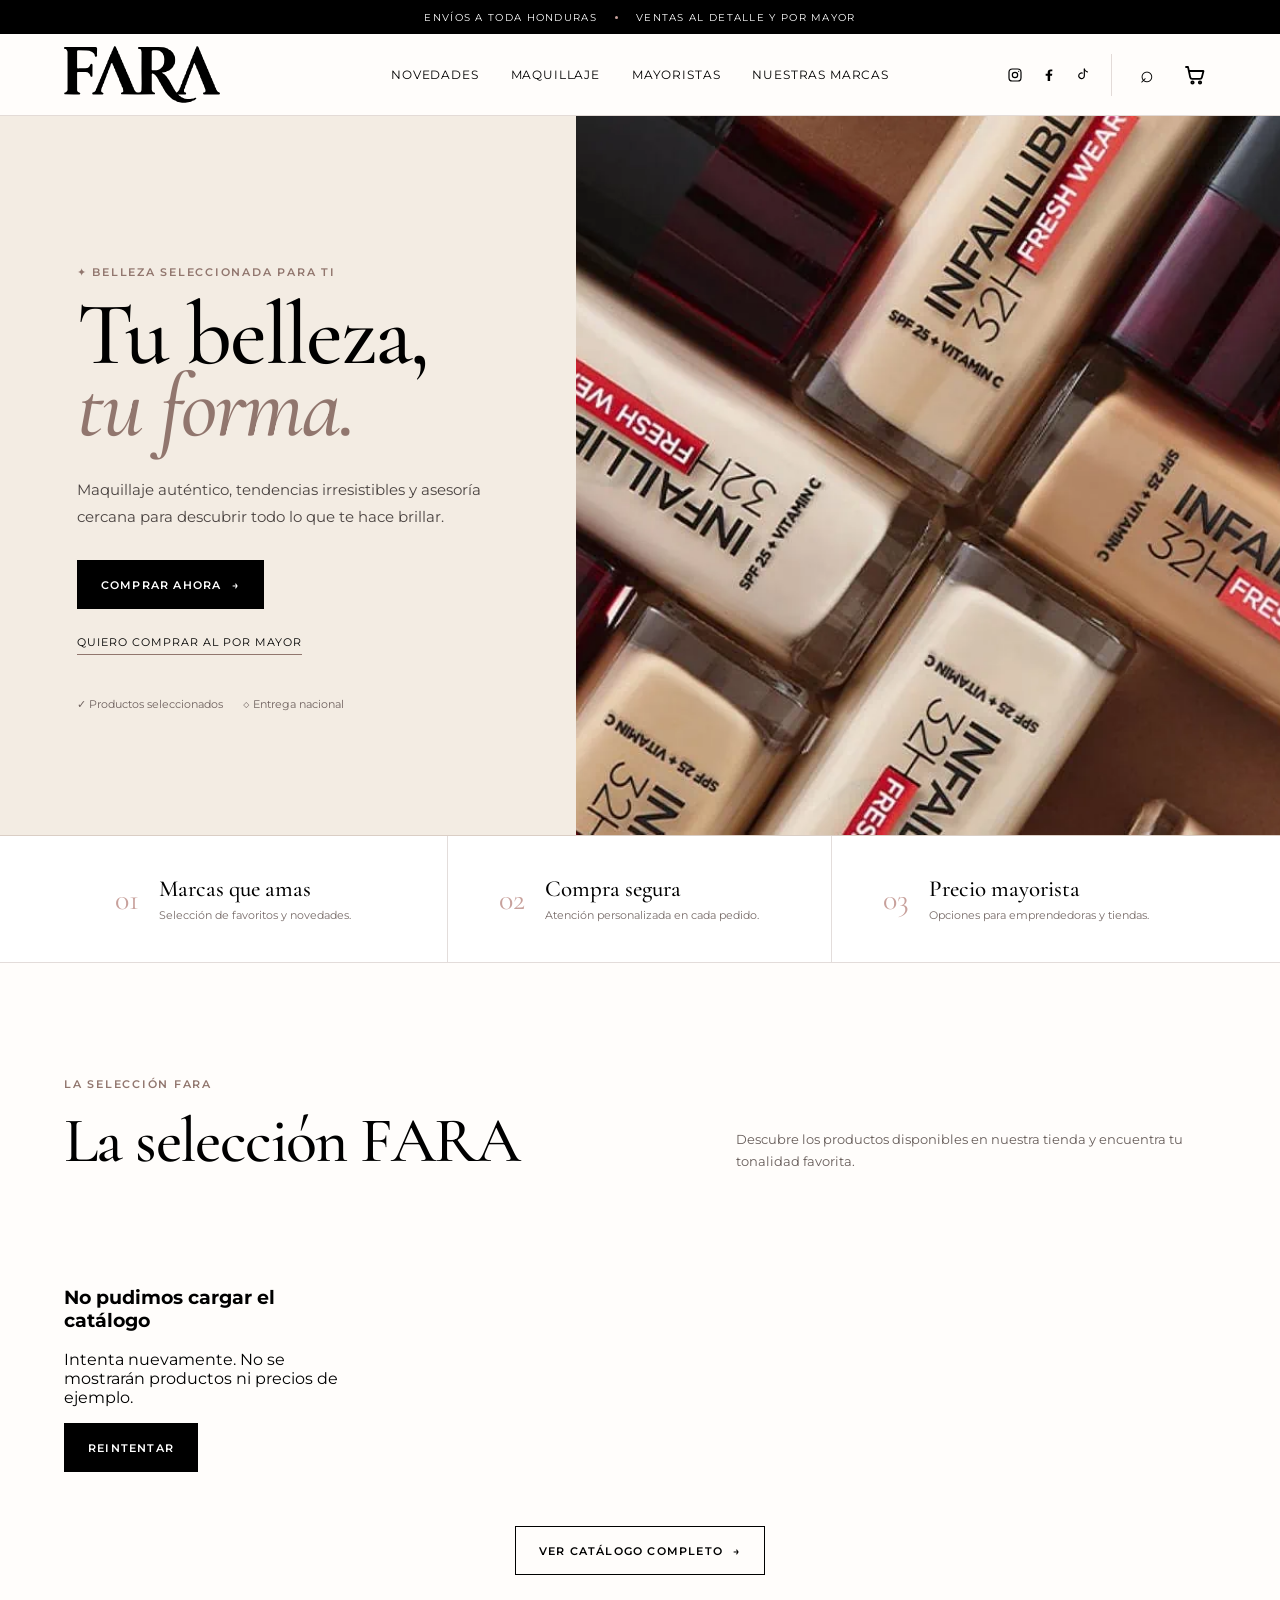
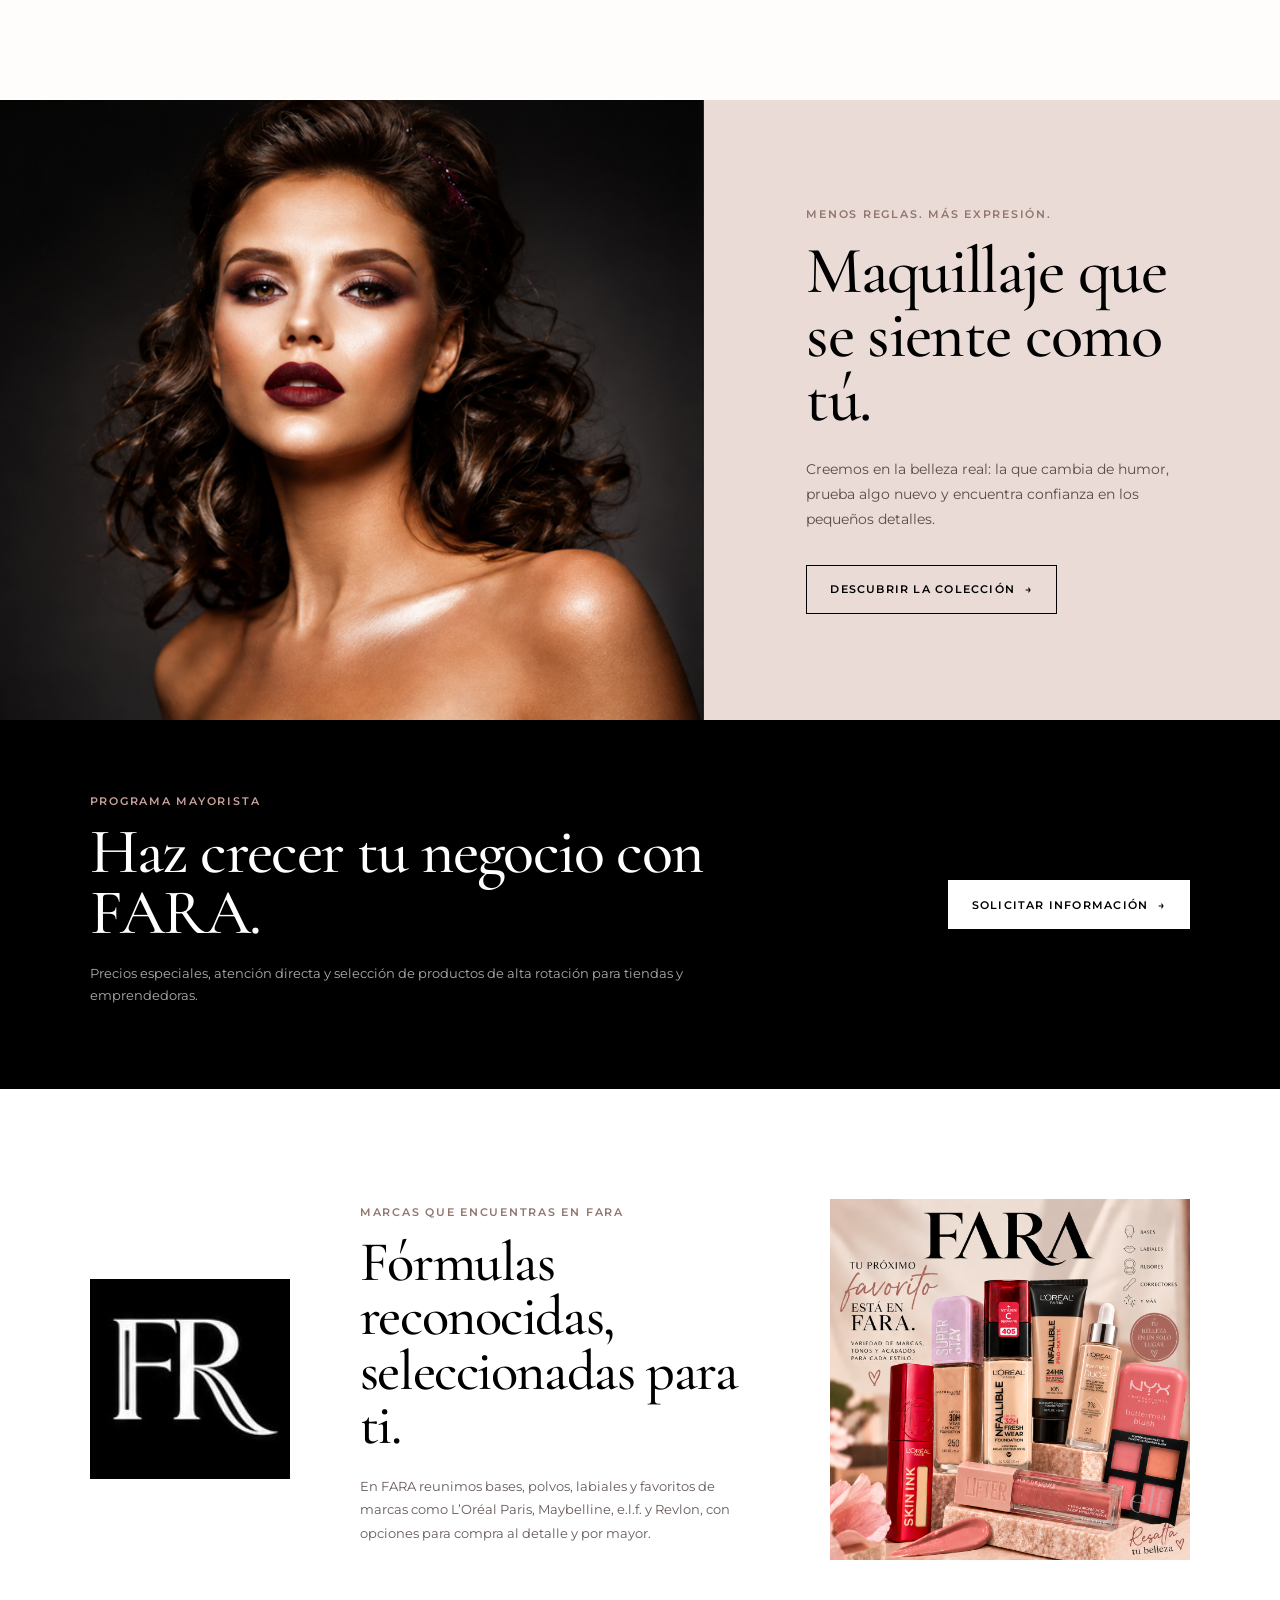
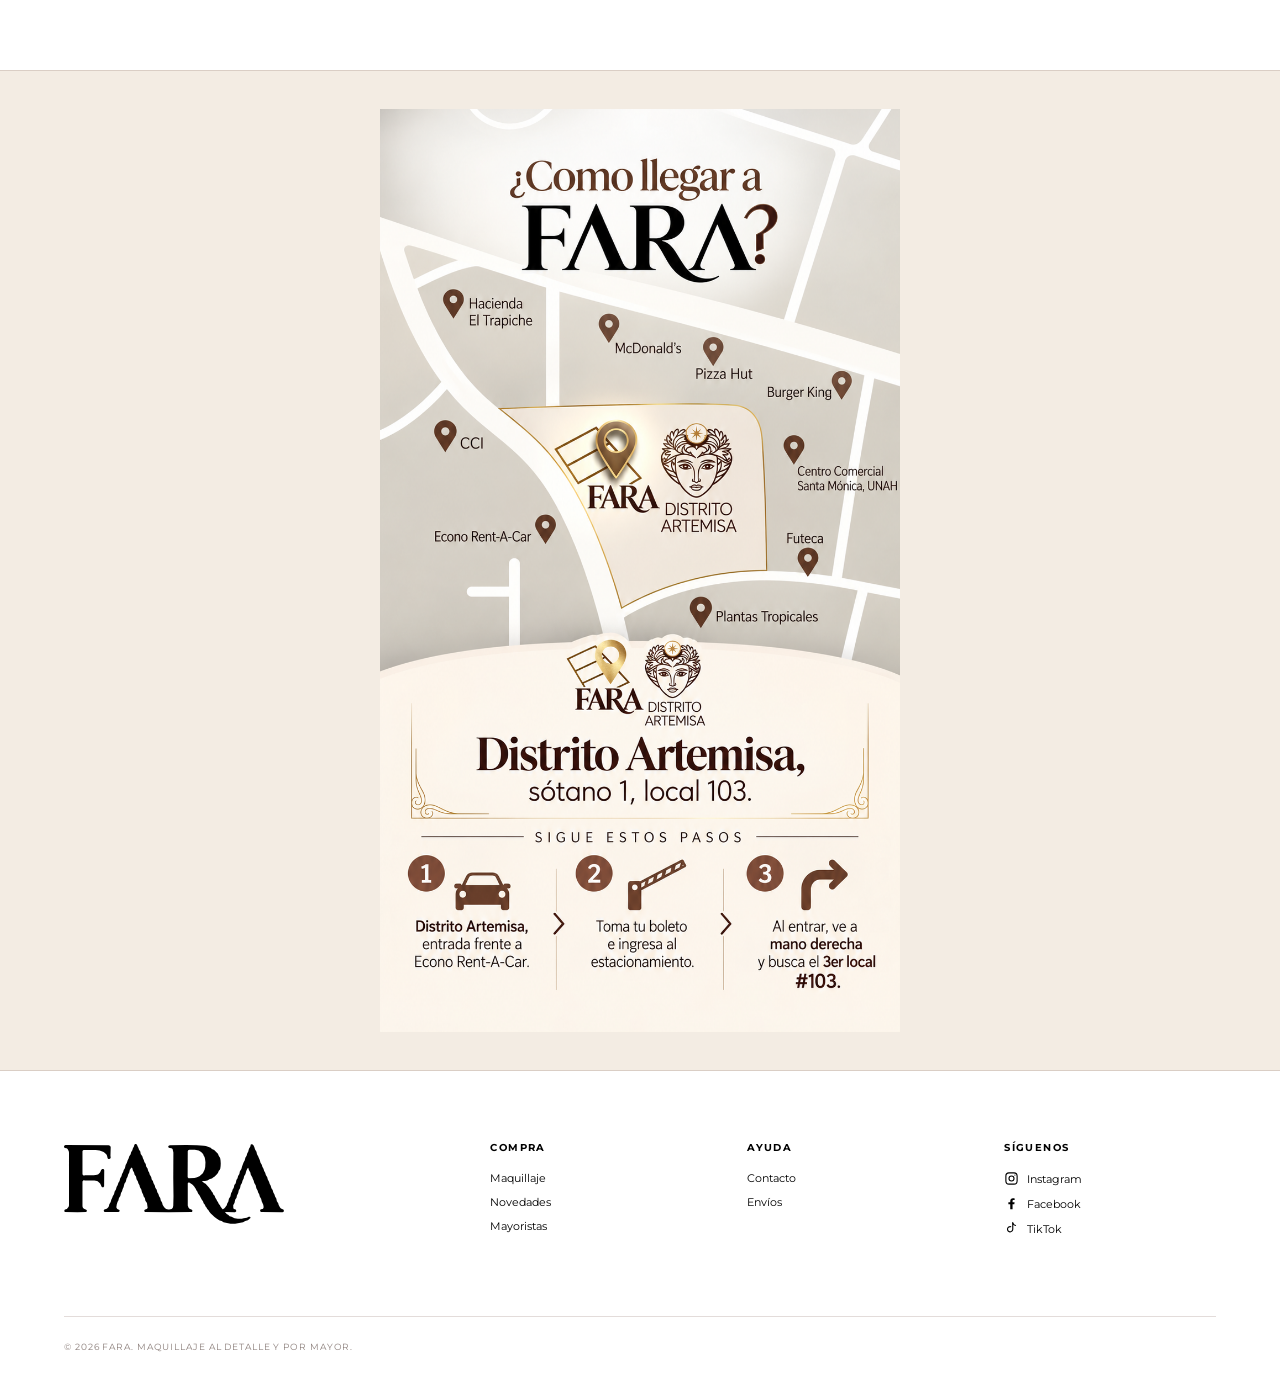
==== index.html @ fbe0e58f "Fix TikTok link in header socials" ====
<!doctype html>
<html lang="es">

<head>
  <meta charset="utf-8">
  <meta name="viewport" content="width=device-width, initial-scale=1">
  <meta name="theme-color" content="#F3ECE3">
  <meta name="description" content="FARA — Maquillaje al detalle y por mayor en Honduras.">
  <link rel="icon" type="image/svg+xml" href="assets/favicon.svg">
  <link rel="preconnect" href="https://fonts.googleapis.com">
  <link rel="preconnect" href="https://fonts.gstatic.com" crossorigin>
  <link
    href="https://fonts.googleapis.com/css2?family=Cormorant+Garamond:ital,wght@0,500;0,600;1,500&family=Montserrat:wght@400;500;600&display=swap"
    rel="stylesheet">
  <link rel="stylesheet" href="assets/styles.css?v=20260803-1610">
  <link rel="stylesheet" href="assets/logo.css?v=20260803-1610">
  <link rel="stylesheet" href="assets/product-images.css?v=20260803-1610">
  <link rel="stylesheet" href="assets/cart-ui.css?v=20260803-1610">
  <link rel="stylesheet" href="assets/editorial-clean.css?v=20260803-1645">
  <title>FARA | Maquillaje al detalle y por mayor</title>
</head>

<body>
  <div class="announcement">
    <span>Envíos a toda Honduras</span><span class="announcement-dot"></span><span>Ventas al detalle y por mayor</span>
  </div>

  <header class="header">
    <button class="icon-button mobile-only" id="menuOpen" aria-label="Abrir menú"><span class="icon">☰</span></button>
    <a class="wordmark" href="#inicio" aria-label="FARA Inicio">FARA</a>
    <nav class="desktop-nav" aria-label="Navegación principal">
      <a href="#novedades">Novedades</a>
      <a href="/productos.html">Maquillaje</a>
      <a href="#mayoristas">Mayoristas</a>
      <a href="#marca">Nuestras marcas</a>
    </nav>
    <div class="header-actions">
      <button class="icon-button" id="searchToggle" aria-label="Buscar"><span class="icon">⌕</span></button>
      <button class="icon-button cart-button" id="cartOpen" aria-label="Abrir carrito">
        <svg class="cart-svg" viewBox="0 0 24 24" aria-hidden="true">
          <path d="M3 4h2l2.2 10.2a2 2 0 0 0 2 1.6h7.7a2 2 0 0 0 2-1.6L20.5 8H6.2"></path>
          <circle cx="9.5" cy="19.5" r="1.2"></circle>
          <circle cx="17" cy="19.5" r="1.2"></circle>
        </svg>
        <span class="cart-count" id="cartCount" hidden>0</span>
      </button>
    </div>
  </header>

  <div class="search-bar" id="searchBar" hidden>
    <span class="icon">⌕</span>
    <input id="searchInput" autocomplete="off" placeholder="Buscar por producto, marca o categoría">
    <button class="icon-button" id="searchClose" aria-label="Cerrar búsqueda">×</button>
  </div>

  <main>
    <section class="hero" id="inicio">
      <div class="hero-copy">
        <span class="eyebrow">✦ Belleza seleccionada para ti</span>
        <h1>Tu belleza,<br><em>tu forma.</em></h1>
        <p>Maquillaje auténtico, tendencias irresistibles y asesoría cercana para descubrir todo lo que te hace brillar.
        </p>
        <div class="hero-actions">
          <a class="button button--dark" href="/productos.html">Comprar ahora <span>→</span></a>
          <a class="text-link" href="#mayoristas">Quiero comprar al por mayor</a>
        </div>
        <div class="hero-proof"><span>✓ Productos seleccionados</span><span>◇ Entrega nacional</span></div>
      </div>
      <div class="hero-art" aria-label="Colección de maquillaje FARA">
        <img src="assets/Base-maquillaje-LOreal-2-1200x675.webp"
          alt="Colección de maquillaje L'Oréal disponible en FARA"
          style="width:100%;height:100%;object-fit:cover;object-position:center;">
      </div>
    </section>

    <section class="benefits" aria-label="Beneficios">
      <article><span>01</span>
        <div><strong>Marcas que amas</strong>
          <p>Selección de favoritos y novedades.</p>
        </div>
      </article>
      <article><span>02</span>
        <div><strong>Compra segura</strong>
          <p>Atención personalizada en cada pedido.</p>
        </div>
      </article>
      <article><span>03</span>
        <div><strong>Precio mayorista</strong>
          <p>Opciones para emprendedoras y tiendas.</p>
        </div>
      </article>
    </section>

    <section class="catalog" id="productos">
      <div class="section-heading">
        <div><span class="eyebrow">La selección FARA</span>
          <h2>Favoritos del momento</h2>
        </div>
        <p>Una colección curada para elevar tu rutina diaria con fórmulas, tonos y acabados que sí vas a usar.</p>
      </div>
      <div class="category-row" id="categories" role="tablist" aria-label="Categorías"></div>
      <div class="product-grid" id="productGrid"></div>
      <div class="empty-state" id="emptyState" hidden>No encontramos productos con esa búsqueda.</div>
      <div style="display:flex;justify-content:center;margin-top:54px;">
        <a class="button button--outline" href="/productos.html">Ver catálogo completo <span>→</span></a>
      </div>
    </section>

    <section class="editorial" id="novedades">
      <div class="editorial-image" aria-label="Retrato editorial de maquillaje FARA"></div>
      <div class="editorial-copy">
        <span class="eyebrow">Menos reglas. Más expresión.</span>
        <h2>Maquillaje que se siente como tú.</h2>
        <p>Creemos en la belleza real: la que cambia de humor, prueba algo nuevo y encuentra confianza en los pequeños
          detalles.</p>
        <a class="button button--outline" href="/productos.html">Descubrir la colección <span>→</span></a>
      </div>
    </section>

    <section class="wholesale" id="mayoristas">
      <div><span class="eyebrow">Programa mayorista</span>
        <h2>Haz crecer tu negocio con FARA.</h2>
        <p>Precios especiales, atención directa y selección de productos de alta rotación para tiendas y emprendedoras.
        </p>
      </div>
      <a class="button button--light"
        href="https://wa.me/50493609889?text=Hola%2C%20me%20interesa%20recibir%20informaci%C3%B3n%20sobre%20el%20programa%20mayorista%20de%20FARA.%20Deseo%20conocer%20precios%2C%20pedido%20m%C3%ADnimo%2C%20formas%20de%20pago%20y%20entrega."
        target="_blank" rel="noopener noreferrer">Solicitar información <span>→</span></a>
    </section>

    <section class="brand-story" id="marca">
      <div class="brand-monogram" aria-label="Monograma FR de FARA">
        <img src="assets/manual de marca FARA -mono.jpeg" alt="Monograma FR de FARA"
          style="width:100%;height:100%;object-fit:cover;display:block;">
      </div>
      <div>
        <span class="eyebrow">Marcas que encuentras en FARA</span>
        <h2>Fórmulas reconocidas, seleccionadas para ti.</h2>
        <p>En FARA reunimos bases, polvos, labiales y favoritos de marcas como L’Oréal Paris, Maybelline, e.l.f. y
          Revlon, con opciones para compra al detalle y por mayor.</p>
      </div>
      <img src="assets/Belleza en un solo lugar.png"
        alt="Selección de bases, polvo y labial de marcas vendidas por FARA">
    </section>

    <section id="ubicacion" aria-label="Cómo llegar a FARA Distrito Artemisa"
      style="padding:38px 5vw;background:var(--beige);border-top:1px solid var(--line);border-bottom:1px solid var(--line);">
      <div style="width:min(520px,92vw);margin:0 auto;">
        <img src="assets/C%C3%B3mo%20llegar%20a%20FARA%20Distrito%20Artemisa.png"
          alt="Cómo llegar a FARA en Distrito Artemisa, sótano 1, local 103" loading="lazy" decoding="async"
          style="width:100%;height:auto;display:block;object-fit:contain;">
      </div>
    </section>
  </main>

  <footer class="footer">
    <a class="wordmark wordmark--footer" href="#inicio">FARA</a>
    <div><strong>Compra</strong><a href="/productos.html">Maquillaje</a><a href="#novedades">Novedades</a><a
        href="#mayoristas">Mayoristas</a></div>
    <div><strong>Ayuda</strong><a href="mailto:farahn.sac@gmail.com">Contacto</a><a
        href="https://wa.me/50493609889?text=Necesito%Ayuda%con%Informacion%de%Envíos">Envíos</a></div>
    <div><strong>Síguenos</strong><a href="https://www.instagram.com/fara__hnd/">Instagram</a><a
        href="https://www.facebook.com/Fara.Honduras">Facebook</a><a
        href="https://www.tiktok.com/@fara.hnd?_r=1&_t=ZS-99cYiEB0FvR">TikTok</a></div>
    <p>© 2026 FARA. Maquillaje al detalle y por mayor.</p>
  </footer>

  <div class="overlay-panel mobile-menu" id="mobileMenu" hidden>
    <button class="icon-button panel-close" id="menuClose" aria-label="Cerrar menú">×</button>
    <a class="wordmark" href="#inicio">FARA</a>
    <nav><a href="#novedades">Novedades</a><a href="/productos.html">Maquillaje</a><a
        href="#mayoristas">Mayoristas</a><a href="#marca">Nuestras marcas</a></nav>
  </div>

  <div class="cart-overlay" id="cartOverlay" hidden>
    <aside class="cart-drawer" aria-label="Carrito de compra">
      <div class="cart-header">
        <div><span class="eyebrow">Tu selección</span>
          <h2>Carrito (<span id="cartTitleCount">0</span>)</h2>
        </div>
        <button class="icon-button" id="cartClose" aria-label="Cerrar carrito">×</button>
      </div>
      <div class="cart-items" id="cartItems"></div>
      <div class="cart-footer" id="cartFooter" hidden></div>
    </aside>
  </div>

  <script src="assets/app.js?v=20260910-descriptions1" defer></script>
  <script src="assets/products-extra.js?v=20260918-tiktok-link1" defer></script>
</body>

</html>
---- assets/styles.css ----
:root {
    font-family: 'Montserrat', Arial, sans-serif;
    color: #151313;
    background: #fffdfb;
    font-synthesis: none;
    text-rendering: optimizeLegibility;
    --black: #000;
    --beige: #f3ece3;
    --brown: #91766e;
    --rosy: #c8a19c;
    --white: #fff;
    --line: rgba(145, 118, 110, .25);
    --serif: 'Cormorant Garamond', Georgia, serif
}

* {
    box-sizing: border-box
}

html {
    scroll-behavior: smooth
}

body {
    margin: 0;
    min-width: 320px;
    background: #fffdfb;
    color: var(--black)
}

body.no-scroll {
    overflow: hidden
}

button,
input {
    font: inherit
}

button,
a {
    -webkit-tap-highlight-color: transparent
}

a {
    color: inherit;
    text-decoration: none
}

button {
    color: inherit
}

img {
    max-width: 100%;
    display: block
}

[hidden] {
    display: none !important
}

.announcement {
    min-height: 34px;
    padding: 8px 5vw;
    display: flex;
    justify-content: center;
    align-items: center;
    gap: 18px;
    background: #000;
    color: #fff;
    font-size: 10px;
    letter-spacing: .13em;
    text-transform: uppercase
}

.announcement-dot {
    width: 3px;
    height: 3px;
    border-radius: 50%;
    background: var(--rosy)
}

.header {
    height: 82px;
    padding: 0 5vw;
    display: grid;
    grid-template-columns: 1fr auto 1fr;
    align-items: center;
    background: rgba(255, 253, 251, .94);
    border-bottom: 1px solid var(--line);
    position: sticky;
    top: 0;
    z-index: 20;
    backdrop-filter: blur(14px)
}

.wordmark {
    font-family: var(--serif);
    font-size: 42px;
    line-height: 1;
    letter-spacing: .04em;
    justify-self: start
}

.desktop-nav {
    display: flex;
    gap: 32px;
    font-size: 12px;
    letter-spacing: .07em;
    text-transform: uppercase
}

.desktop-nav a {
    position: relative
}

.desktop-nav a:after {
    content: '';
    position: absolute;
    left: 0;
    right: 100%;
    bottom: -8px;
    height: 1px;
    background: #000;
    transition: right .25s
}

.desktop-nav a:hover:after {
    right: 0
}

.header-actions {
    justify-self: end;
    display: flex;
    gap: 6px
}

.icon-button {
    width: 42px;
    height: 42px;
    display: grid;
    place-items: center;
    background: transparent;
    border: 0;
    cursor: pointer;
    border-radius: 50%;
    font-size: 25px
}

.icon-button:hover {
    background: var(--beige)
}

.icon {
    font-size: 23px;
    line-height: 1
}

.cart-button {
    position: relative
}

.cart-button>.icon {
    font-size: 27px;
    transform: rotate(180deg)
}

.cart-count {
    position: absolute;
    top: 2px;
    right: 1px;
    min-width: 18px;
    height: 18px;
    padding: 0 4px;
    display: grid;
    place-items: center;
    border-radius: 99px;
    background: var(--rosy);
    color: #fff;
    font-size: 10px;
    font-weight: 600
}

.mobile-only {
    display: none
}

.search-bar {
    position: fixed;
    top: 116px;
    left: 50%;
    transform: translateX(-50%);
    z-index: 30;
    width: min(680px, 90vw);
    min-height: 58px;
    padding: 7px 10px 7px 18px;
    display: flex;
    align-items: center;
    gap: 12px;
    background: #fff;
    border: 1px solid var(--line);
    box-shadow: 0 25px 60px rgba(55, 39, 34, .15)
}

.search-bar input {
    flex: 1;
    border: 0;
    outline: 0;
    background: transparent;
    font-size: 14px
}

.hero {
    min-height: 720px;
    display: grid;
    grid-template-columns: .9fr 1.1fr;
    background: var(--beige);
    border-bottom: 1px solid var(--line)
}

.hero-copy {
    padding: 105px 6vw 80px;
    display: flex;
    flex-direction: column;
    align-items: flex-start;
    justify-content: center
}

.eyebrow {
    display: inline-flex;
    align-items: center;
    gap: 8px;
    color: var(--brown);
    font-size: 11px;
    font-weight: 600;
    letter-spacing: .16em;
    text-transform: uppercase
}

.hero h1,
.section-heading h2,
.editorial h2,
.wholesale h2,
.brand-story h2,
.newsletter h2,
.cart-header h2 {
    font-family: var(--serif);
    font-weight: 500;
    letter-spacing: -.025em;
    margin: 0
}

.hero h1 {
    margin-top: 20px;
    font-size: clamp(68px, 7vw, 112px);
    line-height: .8
}

.hero h1 em {
    color: var(--brown);
    font-weight: 500
}

.hero-copy>p {
    max-width: 530px;
    margin: 34px 0 30px;
    color: #4b4442;
    font-size: 15px;
    line-height: 1.8
}

.hero-actions {
    display: flex;
    align-items: center;
    gap: 26px;
    flex-wrap: wrap
}

.button {
    min-height: 49px;
    padding: 0 23px;
    display: inline-flex;
    align-items: center;
    justify-content: center;
    gap: 10px;
    border: 1px solid transparent;
    cursor: pointer;
    font-size: 11px;
    font-weight: 600;
    letter-spacing: .11em;
    text-transform: uppercase;
    transition: transform .2s, background .2s, color .2s
}

.button:hover {
    transform: translateY(-2px)
}

.button--dark {
    background: #000;
    color: #fff
}

.button--dark:hover {
    background: var(--brown)
}

.button--outline {
    border-color: #000;
    background: transparent
}

.button--outline:hover {
    background: #000;
    color: #fff
}

.button--light {
    background: #fff;
    color: #000
}

.button--full {
    width: 100%
}

.text-link {
    font-size: 11px;
    text-transform: uppercase;
    letter-spacing: .09em;
    border-bottom: 1px solid var(--brown);
    padding-bottom: 5px
}

.hero-proof {
    margin-top: 42px;
    display: flex;
    gap: 20px;
    color: #6f625f;
    font-size: 11px
}

.hero-art {
    position: relative;
    overflow: hidden;
    background: linear-gradient(135deg, #d3aaa5 0%, #c59c98 45%, #a9827b 100%)
}

.hero-circle {
    position: absolute;
    width: 65%;
    aspect-ratio: 1;
    border-radius: 50%;
    left: 17%;
    top: 18%;
    background: rgba(243, 236, 227, .35);
    border: 1px solid rgba(255, 255, 255, .35)
}

.hero-line {
    position: absolute;
    width: 80%;
    height: 1px;
    background: rgba(255, 255, 255, .4);
    transform: rotate(-37deg)
}

.hero-line--one {
    left: -10%;
    top: 31%
}

.hero-line--two {
    right: -28%;
    bottom: 18%
}

.hero-product {
    position: absolute;
    display: grid;
    place-items: center;
    filter: drop-shadow(0 28px 25px rgba(52, 31, 26, .25))
}

.hero-product span {
    font-family: var(--serif)
}

.hero-product--compact {
    width: 250px;
    height: 250px;
    left: 8%;
    bottom: 10%;
    border-radius: 50%;
    background: linear-gradient(145deg, #f7f0ea, #bca09b);
    border: 8px solid rgba(255, 255, 255, .35);
    transform: rotate(-14deg)
}

.hero-product--compact:after {
    content: '';
    position: absolute;
    inset: 23px;
    border: 1px solid rgba(0, 0, 0, .17);
    border-radius: inherit
}

.hero-product--compact span {
    font-size: 66px
}

.hero-product--lipstick {
    width: 78px;
    height: 360px;
    left: 47%;
    bottom: -5%;
    border-radius: 12px 12px 4px 4px;
    background: linear-gradient(90deg, #140f10, #4c3539 55%, #0b0809);
    transform: rotate(8deg)
}

.hero-product--lipstick:before {
    content: '';
    position: absolute;
    width: 62px;
    height: 150px;
    border-radius: 35px 35px 8px 8px;
    top: -132px;
    background: linear-gradient(90deg, #8d2540, #d85976, #7c1d34)
}

.hero-product--lipstick span {
    color: #fff;
    font-size: 27px;
    transform: rotate(-90deg)
}

.hero-product--bottle {
    width: 170px;
    height: 315px;
    right: 8%;
    bottom: 11%;
    border-radius: 18px 18px 28px 28px;
    background: linear-gradient(90deg, #d7ad92, #f2d3bd 50%, #b87e62);
    border: 5px solid rgba(255, 255, 255, .35);
    transform: rotate(11deg)
}

.hero-product--bottle:before {
    content: '';
    position: absolute;
    width: 72px;
    height: 75px;
    top: -70px;
    left: 44px;
    background: linear-gradient(90deg, #111, #4a4141, #111);
    border-radius: 7px 7px 0 0
}

.hero-product--bottle span {
    font-size: 26px;
    letter-spacing: .08em
}

.hero-caption {
    position: absolute;
    top: 35px;
    right: 32px;
    writing-mode: vertical-rl;
    color: rgba(255, 255, 255, .8);
    font-size: 9px;
    letter-spacing: .22em
}

.benefits {
    display: grid;
    grid-template-columns: repeat(3, 1fr);
    padding: 0 5vw;
    background: #fff;
    border-bottom: 1px solid var(--line)
}

.benefits article {
    min-height: 126px;
    padding: 30px 4vw;
    display: flex;
    align-items: center;
    gap: 20px;
    border-right: 1px solid var(--line)
}

.benefits article:last-child {
    border-right: 0
}

.benefits article>span {
    font-family: var(--serif);
    color: var(--rosy);
    font-size: 30px
}

.benefits strong {
    display: block;
    font-family: var(--serif);
    font-size: 23px;
    font-weight: 500
}

.benefits p {
    margin: 4px 0 0;
    color: #786c69;
    font-size: 11px;
    line-height: 1.5
}

.catalog {
    padding: 110px 5vw 125px
}

.section-heading {
    display: flex;
    justify-content: space-between;
    align-items: end;
    gap: 50px
}

.section-heading h2 {
    margin-top: 10px;
    font-size: clamp(48px, 5vw, 72px)
}

.section-heading>p {
    max-width: 480px;
    margin: 0 0 7px;
    color: #675d5a;
    font-size: 13px;
    line-height: 1.7
}

.category-row {
    margin: 52px 0 36px;
    display: flex;
    gap: 8px;
    flex-wrap: wrap
}

.category-pill {
    padding: 11px 18px;
    border: 1px solid var(--line);
    background: #fff;
    cursor: pointer;
    font-size: 10px;
    letter-spacing: .11em;
    text-transform: uppercase
}

.category-pill.is-active,
.category-pill:hover {
    background: #000;
    color: #fff;
    border-color: #000
}

.product-grid {
    display: grid;
    grid-template-columns: repeat(4, 1fr);
    gap: 32px 18px
}

.product-card {
    min-width: 0
}

.product-media {
    position: relative;
    aspect-ratio: .83;
    overflow: hidden;
    background: var(--beige)
}

.product-badge {
    position: absolute;
    top: 14px;
    left: 14px;
    z-index: 3;
    padding: 8px 10px;
    background: #fff;
    font-size: 8px;
    font-weight: 600;
    letter-spacing: .12em;
    text-transform: uppercase
}

.favorite-button {
    position: absolute;
    top: 10px;
    right: 10px;
    z-index: 3;
    width: 38px;
    height: 38px;
    display: grid;
    place-items: center;
    border: 0;
    border-radius: 50%;
    background: rgba(255, 255, 255, .8);
    cursor: pointer;
    font-size: 21px
}

.favorite-button.is-active {
    color: #a3465d
}

.quick-add {
    position: absolute;
    z-index: 4;
    left: 12px;
    right: 12px;
    bottom: 12px;
    min-height: 45px;
    border: 0;
    background: rgba(0, 0, 0, .9);
    color: #fff;
    cursor: pointer;
    opacity: 0;
    transform: translateY(10px);
    transition: .25s;
    font-size: 10px;
    font-weight: 600;
    letter-spacing: .1em;
    text-transform: uppercase
}

.product-media:hover .quick-add {
    opacity: 1;
    transform: translateY(0)
}

.product-info {
    padding: 16px 2px
}

.product-info>span {
    color: var(--brown);
    font-size: 9px;
    font-weight: 600;
    letter-spacing: .16em;
    text-transform: uppercase
}

.product-info h3 {
    min-height: 40px;
    margin: 7px 0 10px;
    font-family: var(--serif);
    font-size: 21px;
    font-weight: 500;
    line-height: 1.05
}

.price-row {
    display: flex;
    gap: 9px;
    align-items: center;
    font-size: 12px
}

.price-row del {
    color: #9b908d
}

.empty-state {
    padding: 60px;
    text-align: center;
    background: var(--beige)
}

.product-visual {
    position: relative;
    width: 100%;
    height: 100%;
    display: grid;
    place-items: center;
    overflow: hidden
}

.product-aura {
    position: absolute;
    width: 67%;
    aspect-ratio: 1;
    border-radius: 50%;
    background: radial-gradient(circle, var(--tone-a), transparent 68%);
    opacity: .72
}

.product-object {
    position: relative;
    z-index: 2;
    display: grid;
    place-items: center;
    background: linear-gradient(135deg, var(--tone-a), var(--tone-b));
    box-shadow: inset -12px -8px 20px rgba(0, 0, 0, .1), inset 8px 8px 18px rgba(255, 255, 255, .32);
    transition: transform .35s
}

.product-media:hover .product-object {
    transform: translateY(-7px) rotate(-2deg)
}

.product-brand-mark {
    font-family: var(--serif);
    font-size: 26px;
    color: rgba(0, 0, 0, .78)
}

.product-shadow {
    position: absolute;
    z-index: 1;
    width: 44%;
    height: 8%;
    bottom: 15%;
    border-radius: 50%;
    background: rgba(74, 46, 41, .22);
    filter: blur(12px)
}

.product-visual--bottle .product-object {
    width: 38%;
    height: 54%;
    border-radius: 12px 12px 25px 25px
}

.product-visual--bottle .product-object:before {
    content: '';
    position: absolute;
    width: 45%;
    height: 18%;
    top: -17%;
    border-radius: 4px 4px 0 0;
    background: linear-gradient(90deg, #1b1718, #5b4e4d, #151213)
}

.product-visual--compact .product-object {
    width: 59%;
    aspect-ratio: 1;
    border-radius: 50%;
    border: 7px solid rgba(255, 255, 255, .42)
}

.product-visual--compact .product-object:after {
    content: '';
    position: absolute;
    inset: 14px;
    border: 1px solid rgba(0, 0, 0, .14);
    border-radius: 50%
}

.product-visual--lipstick .product-object {
    width: 22%;
    height: 58%;
    border-radius: 7px 7px 3px 3px;
    background: linear-gradient(90deg, #0e0b0c, #554448 55%, #0a0809)
}

.product-visual--lipstick .product-object:before {
    content: '';
    position: absolute;
    width: 72%;
    height: 35%;
    top: -29%;
    border-radius: 26px 26px 4px 4px;
    background: linear-gradient(90deg, var(--tone-b), var(--tone-a), var(--tone-b))
}

.product-visual--lipstick .product-brand-mark {
    color: #fff;
    transform: rotate(-90deg)
}

.product-visual--palette .product-object {
    width: 70%;
    height: 33%;
    border-radius: 8px;
    background: #171313
}

.product-visual--palette .product-object:before {
    content: '';
    position: absolute;
    inset: 10px;
    background: linear-gradient(90deg, var(--tone-a) 0 25%, var(--tone-b) 25% 50%, #c4a29e 50% 75%, #6d4d55 75%);
    border-radius: 4px
}

.product-visual--palette .product-brand-mark {
    z-index: 2;
    color: #fff
}

.product-visual--tube .product-object {
    width: 20%;
    height: 66%;
    border-radius: 32px 32px 8px 8px;
    transform: rotate(-10deg)
}

.product-visual--tube .product-object:after {
    content: '';
    position: absolute;
    width: 80%;
    height: 14%;
    bottom: 4%;
    border-top: 1px solid rgba(0, 0, 0, .3)
}

.product-visual--jar .product-object {
    width: 53%;
    height: 33%;
    border-radius: 14px 14px 26px 26px
}

.product-visual--jar .product-object:before {
    content: '';
    position: absolute;
    width: 104%;
    height: 24%;
    top: -20%;
    background: linear-gradient(90deg, #181313, #5b4c49, #181313);
    border-radius: 7px
}

.editorial {
    display: grid;
    grid-template-columns: 1.1fr .9fr;
    min-height: 620px;
    background: #eadbd6
}

.editorial-image {
    position: relative;
    min-height: 620px;
    overflow: hidden;
    background: linear-gradient(120deg, #c8a19c, #e5d1cc)
}

.editorial-image:before {
    content: '';
    position: absolute;
    width: 430px;
    height: 600px;
    left: 24%;
    top: 9%;
    border-radius: 48% 48% 43% 43%;
    background: linear-gradient(150deg, #ddb9a7, #ba7f68);
    transform: rotate(-6deg);
    box-shadow: inset -45px -8px 80px rgba(84, 39, 31, .15)
}

.editorial-face {
    position: absolute;
    z-index: 2;
    width: 255px;
    height: 340px;
    left: 38%;
    top: 16%;
    border-radius: 48%;
    border-right: 2px solid rgba(74, 36, 34, .22);
    border-bottom: 2px solid rgba(74, 36, 34, .2);
    transform: rotate(7deg)
}

.editorial-face:before,
.editorial-face:after {
    content: '';
    position: absolute;
    height: 2px;
    background: rgba(81, 42, 42, .55);
    border-radius: 99px
}

.editorial-face:before {
    width: 55px;
    left: 35px;
    top: 146px;
    transform: rotate(-8deg)
}

.editorial-face:after {
    width: 44px;
    right: 30px;
    top: 143px;
    transform: rotate(5deg)
}

.editorial-brush {
    position: absolute;
    z-index: 3;
    width: 24px;
    height: 460px;
    right: 17%;
    bottom: -70px;
    border-radius: 16px;
    background: linear-gradient(90deg, #0f0d0d, #5c4d4a, #0f0d0d);
    transform: rotate(21deg)
}

.editorial-brush:before {
    content: '';
    position: absolute;
    width: 78px;
    height: 145px;
    left: -27px;
    top: -110px;
    background: linear-gradient(90deg, #5b3d35, #d2a791, #4c322d);
    border-radius: 50% 50% 20% 20%
}

.editorial-image>span {
    position: absolute;
    left: 26px;
    bottom: 24px;
    font-size: 9px;
    letter-spacing: .2em
}

.editorial-copy {
    padding: 80px 8vw;
    display: flex;
    flex-direction: column;
    justify-content: center;
    align-items: flex-start
}

.editorial h2 {
    margin: 18px 0 26px;
    max-width: 560px;
    font-size: clamp(50px, 5.2vw, 78px);
    line-height: .96
}

.editorial p {
    max-width: 500px;
    margin: 0 0 32px;
    color: #584c49;
    font-size: 14px;
    line-height: 1.8
}

.wholesale {
    min-height: 360px;
    padding: 70px 7vw;
    display: flex;
    justify-content: space-between;
    align-items: center;
    gap: 60px;
    background: #000;
    color: #fff
}

.wholesale>div {
    max-width: 760px
}

.wholesale .eyebrow {
    color: var(--rosy)
}

.wholesale h2 {
    margin: 13px 0 18px;
    font-size: clamp(50px, 5vw, 76px);
    line-height: .95
}

.wholesale p {
    max-width: 660px;
    color: rgba(255, 255, 255, .68);
    font-size: 13px;
    line-height: 1.7
}

.brand-story {
    padding: 110px 7vw;
    display: grid;
    grid-template-columns: .5fr 1fr .9fr;
    gap: 70px;
    align-items: center;
    background: #fff
}

.brand-monogram {
    width: min(260px, 100%);
    aspect-ratio: 1;
    display: grid;
    place-items: center;
    background: #000;
    color: #fff;
    font-family: var(--serif);
    font-size: 95px;
    letter-spacing: -.14em;
    padding-right: 14px
}

.brand-story h2 {
    margin: 15px 0 22px;
    font-size: clamp(44px, 4.4vw, 66px);
    line-height: .97
}

.brand-story p {
    color: #655a57;
    font-size: 13px;
    line-height: 1.8
}

.brand-story img {
    max-height: 400px;
    width: 100%;
    object-fit: cover;
    object-position: top;
    border: 1px solid var(--line);
    box-shadow: 0 25px 65px rgba(66, 44, 38, .12)
}

.newsletter {
    padding: 95px 5vw;
    text-align: center;
    background: var(--beige);
    border-top: 1px solid var(--line);
    border-bottom: 1px solid var(--line)
}

.newsletter .eyebrow {
    justify-content: center
}

.newsletter h2 {
    max-width: 850px;
    margin: 14px auto 33px;
    font-size: clamp(44px, 5vw, 68px);
    line-height: 1
}

.newsletter form {
    width: min(600px, 100%);
    margin: 0 auto;
    display: flex;
    border-bottom: 1px solid #000
}

.newsletter input {
    flex: 1;
    min-height: 56px;
    padding: 0 8px;
    border: 0;
    outline: 0;
    background: transparent
}

.newsletter button {
    min-width: 155px;
    display: flex;
    justify-content: center;
    align-items: center;
    gap: 7px;
    border: 0;
    background: transparent;
    cursor: pointer;
    font-size: 10px;
    font-weight: 600;
    letter-spacing: .11em;
    text-transform: uppercase
}

.form-message {
    color: var(--brown);
    font-size: 12px;
    margin: 20px 0 0
}

.footer {
    padding: 70px 5vw 30px;
    display: grid;
    grid-template-columns: 1.8fr repeat(3, 1fr);
    gap: 45px;
    background: #fff
}

.wordmark--footer {
    font-size: 54px
}

.footer>div {
    display: flex;
    flex-direction: column;
    gap: 10px;
    font-size: 11px
}

.footer strong {
    margin-bottom: 7px;
    font-size: 10px;
    letter-spacing: .14em;
    text-transform: uppercase
}

.footer a:not(.wordmark):hover {
    color: var(--brown)
}

.footer>p {
    grid-column: 1/-1;
    margin: 35px 0 0;
    padding-top: 24px;
    border-top: 1px solid var(--line);
    color: #8b7e7a;
    font-size: 9px;
    letter-spacing: .1em;
    text-transform: uppercase
}

.overlay-panel {
    position: fixed;
    inset: 0;
    z-index: 50;
    background: var(--beige)
}

.mobile-menu {
    padding: 34px
}

.panel-close {
    position: absolute;
    right: 22px;
    top: 22px
}

.mobile-menu nav {
    margin-top: 90px;
    display: flex;
    flex-direction: column;
    gap: 25px
}

.mobile-menu nav a {
    font-family: var(--serif);
    font-size: 43px
}

.cart-overlay {
    position: fixed;
    inset: 0;
    z-index: 60;
    background: rgba(0, 0, 0, .38);
    backdrop-filter: blur(4px)
}

.cart-drawer {
    width: min(480px, 100%);
    height: 100%;
    margin-left: auto;
    display: flex;
    flex-direction: column;
    background: #fffdfb;
    box-shadow: -30px 0 90px rgba(0, 0, 0, .2);
    animation: slideIn .28s
}

@keyframes slideIn {
    from {
        transform: translateX(100%)
    }
}

.cart-header {
    min-height: 120px;
    padding: 27px 28px;
    display: flex;
    justify-content: space-between;
    align-items: center;
    border-bottom: 1px solid var(--line)
}

.cart-header h2 {
    margin-top: 4px;
    font-size: 34px
}

.cart-items {
    flex: 1;
    overflow-y: auto;
    padding: 18px 28px
}

.cart-empty {
    height: 100%;
    min-height: 380px;
    display: flex;
    flex-direction: column;
    align-items: center;
    justify-content: center;
    text-align: center
}

.bag-icon {
    font-size: 54px;
    transform: rotate(180deg)
}

.cart-empty h3 {
    margin: 18px 0 8px;
    font-family: var(--serif);
    font-size: 30px;
    font-weight: 500
}

.cart-empty p {
    max-width: 280px;
    margin: 0 0 22px;
    color: #7b6f6c;
    font-size: 12px;
    line-height: 1.6
}

.cart-item {
    padding: 15px 0;
    display: grid;
    grid-template-columns: 110px 1fr;
    gap: 17px;
    border-bottom: 1px solid var(--line)
}

.cart-item-visual {
    aspect-ratio: .9;
    background: var(--beige);
    overflow: hidden
}

.cart-item-copy>span {
    color: var(--brown);
    font-size: 8px;
    letter-spacing: .13em;
    text-transform: uppercase
}

.cart-item-copy h3 {
    margin: 6px 0 8px;
    font-family: var(--serif);
    font-size: 20px;
    font-weight: 500;
    line-height: 1
}

.cart-item-copy strong {
    font-size: 11px
}

.cart-item .product-brand-mark {
    font-size: 14px
}

.quantity-control {
    width: 94px;
    height: 32px;
    margin-top: 13px;
    display: grid;
    grid-template-columns: 1fr 1fr 1fr;
    border: 1px solid var(--line)
}

.quantity-control button {
    display: grid;
    place-items: center;
    border: 0;
    background: transparent;
    cursor: pointer
}

.quantity-control span {
    display: grid;
    place-items: center;
    font-size: 10px
}

.cart-footer {
    padding: 23px 28px 28px;
    border-top: 1px solid var(--line);
    background: var(--beige)
}

.cart-footer>div {
    display: flex;
    justify-content: space-between;
    font-family: var(--serif);
    font-size: 23px
}

.cart-footer p {
    color: #786b68;
    font-size: 9px;
    line-height: 1.5
}

@media(max-width:1100px) {
    .desktop-nav {
        gap: 18px
    }

    .product-grid {
        grid-template-columns: repeat(3, 1fr)
    }

    .hero-product--compact {
        width: 210px;
        height: 210px
    }

    .hero-product--bottle {
        width: 145px;
        height: 275px
    }

    .brand-story {
        grid-template-columns: .55fr 1.2fr
    }

    .brand-story img {
        grid-column: 1/-1;
        max-height: 500px
    }
}

@media(max-width:820px) {
    .announcement {
        gap: 10px;
        font-size: 8px;
        text-align: center
    }

    .header {
        height: 68px;
        grid-template-columns: 1fr auto 1fr;
        padding: 0 18px
    }

    .wordmark {
        justify-self: center;
        font-size: 36px
    }

    .desktop-nav {
        display: none
    }

    .mobile-only {
        display: grid;
        justify-self: start
    }

    .header-actions {
        gap: 0
    }

    .search-bar {
        top: 110px
    }

    .hero {
        min-height: auto;
        grid-template-columns: 1fr
    }

    .hero-copy {
        padding: 75px 7vw 65px
    }

    .hero h1 {
        font-size: clamp(68px, 18vw, 95px)
    }

    .hero-art {
        min-height: 600px
    }

    .benefits {
        grid-template-columns: 1fr
    }

    .benefits article {
        border-right: 0;
        border-bottom: 1px solid var(--line)
    }

    .benefits article:last-child {
        border-bottom: 0
    }

    .catalog {
        padding: 80px 5vw 90px
    }

    .section-heading {
        align-items: flex-start;
        flex-direction: column;
        gap: 18px
    }

    .product-grid {
        grid-template-columns: repeat(2, 1fr)
    }

    .editorial {
        grid-template-columns: 1fr
    }

    .editorial-image {
        min-height: 520px
    }

    .editorial-copy {
        padding: 70px 7vw
    }

    .wholesale {
        align-items: flex-start;
        flex-direction: column
    }

    .brand-story {
        grid-template-columns: 1fr;
        padding: 80px 7vw;
        gap: 40px
    }

    .brand-monogram {
        width: 230px
    }

    .brand-story img {
        grid-column: auto
    }

    .footer {
        grid-template-columns: repeat(3, 1fr)
    }

    .wordmark--footer {
        grid-column: 1/-1;
        justify-self: start
    }
}

@media(max-width:540px) {

    .announcement span:nth-child(3),
    .announcement-dot {
        display: none
    }

    .header-actions .icon-button:first-child {
        display: none
    }

    .hero-copy {
        padding-top: 55px
    }

    .hero h1 {
        font-size: 67px
    }

    .hero-actions {
        align-items: flex-start;
        flex-direction: column
    }

    .hero-proof {
        align-items: flex-start;
        flex-direction: column;
        gap: 9px
    }

    .hero-art {
        min-height: 470px
    }

    .hero-product--compact {
        width: 160px;
        height: 160px;
        left: 4%
    }

    .hero-product--compact span {
        font-size: 48px
    }

    .hero-product--lipstick {
        width: 58px;
        height: 270px;
        left: 43%
    }

    .hero-product--bottle {
        width: 110px;
        height: 215px;
        right: 4%
    }

    .hero-product--bottle:before {
        width: 50px;
        height: 55px;
        top: -50px;
        left: 28px
    }

    .hero-product--bottle span {
        font-size: 17px
    }

    .section-heading h2 {
        font-size: 46px
    }

    .category-row {
        flex-wrap: nowrap;
        overflow-x: auto;
        padding-bottom: 8px
    }

    .category-pill {
        white-space: nowrap
    }

    .product-grid {
        gap: 26px 10px
    }

    .product-info h3 {
        font-size: 18px
    }

    .quick-add {
        opacity: 1;
        transform: none;
        min-height: 39px;
        font-size: 8px
    }

    .editorial-image {
        min-height: 430px
    }

    .editorial-image:before {
        width: 300px;
        height: 440px;
        left: 12%
    }

    .editorial-face {
        width: 180px;
        height: 260px;
        left: 30%
    }

    .editorial h2,
    .wholesale h2,
    .brand-story h2,
    .newsletter h2 {
        font-size: 45px
    }

    .newsletter form {
        align-items: stretch;
        flex-direction: column;
        border: 0;
        gap: 9px
    }

    .newsletter input {
        border-bottom: 1px solid #000
    }

    .newsletter button {
        min-height: 48px;
        background: #000;
        color: #fff
    }

    .footer {
        grid-template-columns: 1fr 1fr
    }

    .footer>div:last-of-type {
        grid-column: 1/-1
    }

    .cart-header,
    .cart-items,
    .cart-footer {
        padding-left: 20px;
        padding-right: 20px
    }
}
---- assets/logo.css ----
/* Official FARA wordmark from the approved brand reference. */
.wordmark {
  display: block;
  width: 156px;
  height: 60px;
  overflow: hidden;
  color: transparent;
  text-indent: -9999px;
  white-space: nowrap;
  background-image: url("./fara-logo.svg");
  background-repeat: no-repeat;
  background-position: center;
  background-size: contain;
}

.header .wordmark {
  justify-self: start;
}

.wordmark--footer {
  width: 220px;
  height: 86px;
  justify-self: start;
}

.mobile-menu > .wordmark {
  width: 190px;
  height: 74px;
  justify-self: start;
}

@media (max-width: 820px) {
  .header .wordmark {
    width: 136px;
    height: 52px;
    justify-self: center;
  }
}

@media (max-width: 540px) {
  .header .wordmark {
    width: 124px;
    height: 48px;
  }

  .wordmark--footer {
    width: 190px;
    height: 74px;
  }
}
---- assets/product-images.css ----
/* Shared product imagery: show the entire source in every storefront view. */
.product-image-frame {
  position: relative;
  width: 100%;
  height: 100%;
  overflow: hidden;
  background: #f8f4f1;
}

.product-image {
  display: block;
  width: 100%;
  height: 100%;
  max-width: 100%;
  box-sizing: border-box;
  object-fit: contain;
  object-position: center;
  padding: 18px;
  background: #fff;
  transform: none;
  transition: none;
}

/* Override the old per-product zoom, including the later catalog stylesheet. */
.product-media:hover .product-image-frame--contain .product-image,
.retail-card:hover .product-image-frame--contain .product-image,
.product-image-frame--contain .product-image {
  object-fit: contain;
  object-position: center;
  transform: none;
}

.cart-item-visual .product-image-frame {
  min-height: 100%;
}

.cart-item-visual .product-image {
  padding: 8px;
}

.product-detail-image .product-image {
  padding: 24px;
}

.product-image-placeholder {
  width: 100%;
  height: 100%;
  min-height: 120px;
  box-sizing: border-box;
  display: flex;
  flex-direction: column;
  align-items: center;
  justify-content: center;
  gap: 10px;
  padding: 24px;
  background: #f8f4f1;
  color: #91766e;
  text-align: center;
}

.product-image-placeholder span {
  font-size: 10px;
  letter-spacing: .1em;
  text-transform: uppercase;
}

.product-image-placeholder strong {
  max-width: 100%;
  font: 500 18px/1.2 'Cormorant Garamond', Georgia, serif;
  overflow-wrap: anywhere;
}

.cart-item-visual .product-image-placeholder {
  min-height: 0;
  padding: 8px;
  gap: 4px;
}

.cart-item-visual .product-image-placeholder span {
  font-size: 7px;
}

.cart-item-visual .product-image-placeholder strong {
  font-size: 12px;
}

/* Keep the empty-cart icon orientation. */
.cart-empty .cart-empty-svg {
  transform: rotate(180deg);
  transform-origin: center;
}
---- assets/cart-ui.css ----
.cart-svg,
.cart-empty-svg,
.cart-remove-svg {
  width: 22px;
  height: 22px;
  display: block;
  fill: none;
  stroke: currentColor;
  stroke-width: 1.8;
  stroke-linecap: round;
  stroke-linejoin: round;
}

.cart-button {
  display: inline-grid;
  place-items: center;
}

.cart-button .cart-svg {
  width: 24px;
  height: 24px;
}

.cart-empty .bag-icon {
  width: 72px;
  height: 72px;
  margin: 0 auto 18px;
  display: grid;
  place-items: center;
  border: 1px solid rgba(145, 118, 110, .35);
  border-radius: 50%;
  color: #91766e;
  background: #f3ece3;
}

.cart-empty .cart-empty-svg {
  width: 34px;
  height: 34px;
}

.cart-item-copy {
  min-width: 0;
}

.cart-item-actions {
  margin-top: 12px;
  display: flex;
  align-items: center;
  justify-content: space-between;
  gap: 12px;
  flex-wrap: wrap;
}

.cart-remove {
  padding: 7px 0;
  display: inline-flex;
  align-items: center;
  gap: 6px;
  border: 0;
  border-bottom: 1px solid rgba(145, 118, 110, .55);
  background: transparent;
  color: #7b625c;
  cursor: pointer;
  font-size: 10px;
  font-weight: 600;
  letter-spacing: .08em;
  text-transform: uppercase;
}

.cart-remove:hover {
  color: #000;
  border-bottom-color: #000;
}

.cart-remove-svg {
  width: 15px;
  height: 15px;
}

.editorial-image {
  background-color: #171313;
  background-image: url("[data-uri]");
  background-size: cover;
  background-position: center 22%;
  background-repeat: no-repeat;
}

.editorial-image .editorial-face,
.editorial-image .editorial-brush,
.editorial-image > span {
  display: none !important;
}

@media (max-width: 540px) {
  .cart-item-actions {
    align-items: flex-start;
  }

  .editorial-image {
    min-height: 560px;
    background-position: center 18%;
  }
}
---- assets/editorial-clean.css ----
.editorial-image {
  background-color: #171313;
  background-image: url("editorial-beauty-clean.png") !important;
  background-size: cover !important;
  background-position: center top !important;
  background-repeat: no-repeat !important;
}

.editorial-image::before,
.editorial-image::after,
.editorial-image .editorial-face,
.editorial-image .editorial-brush,
.editorial-image > span {
  content: none !important;
  display: none !important;
}
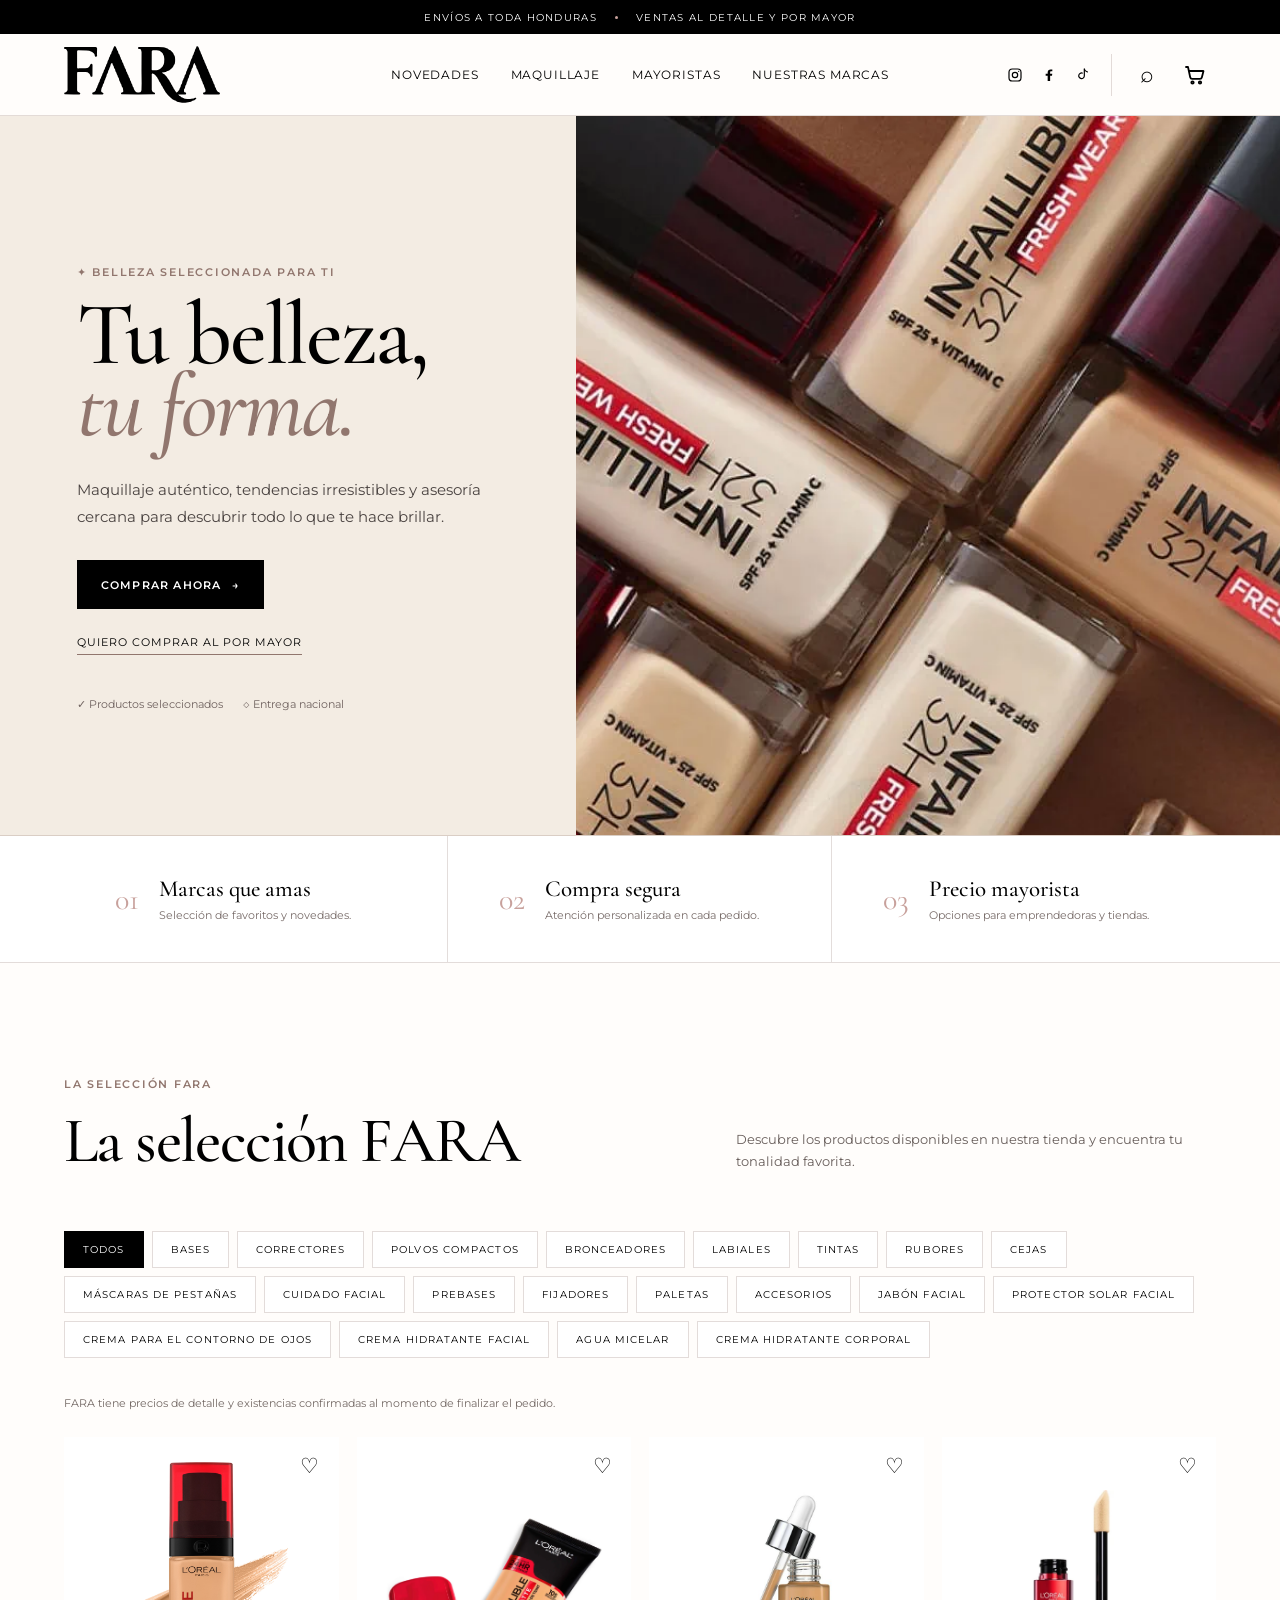
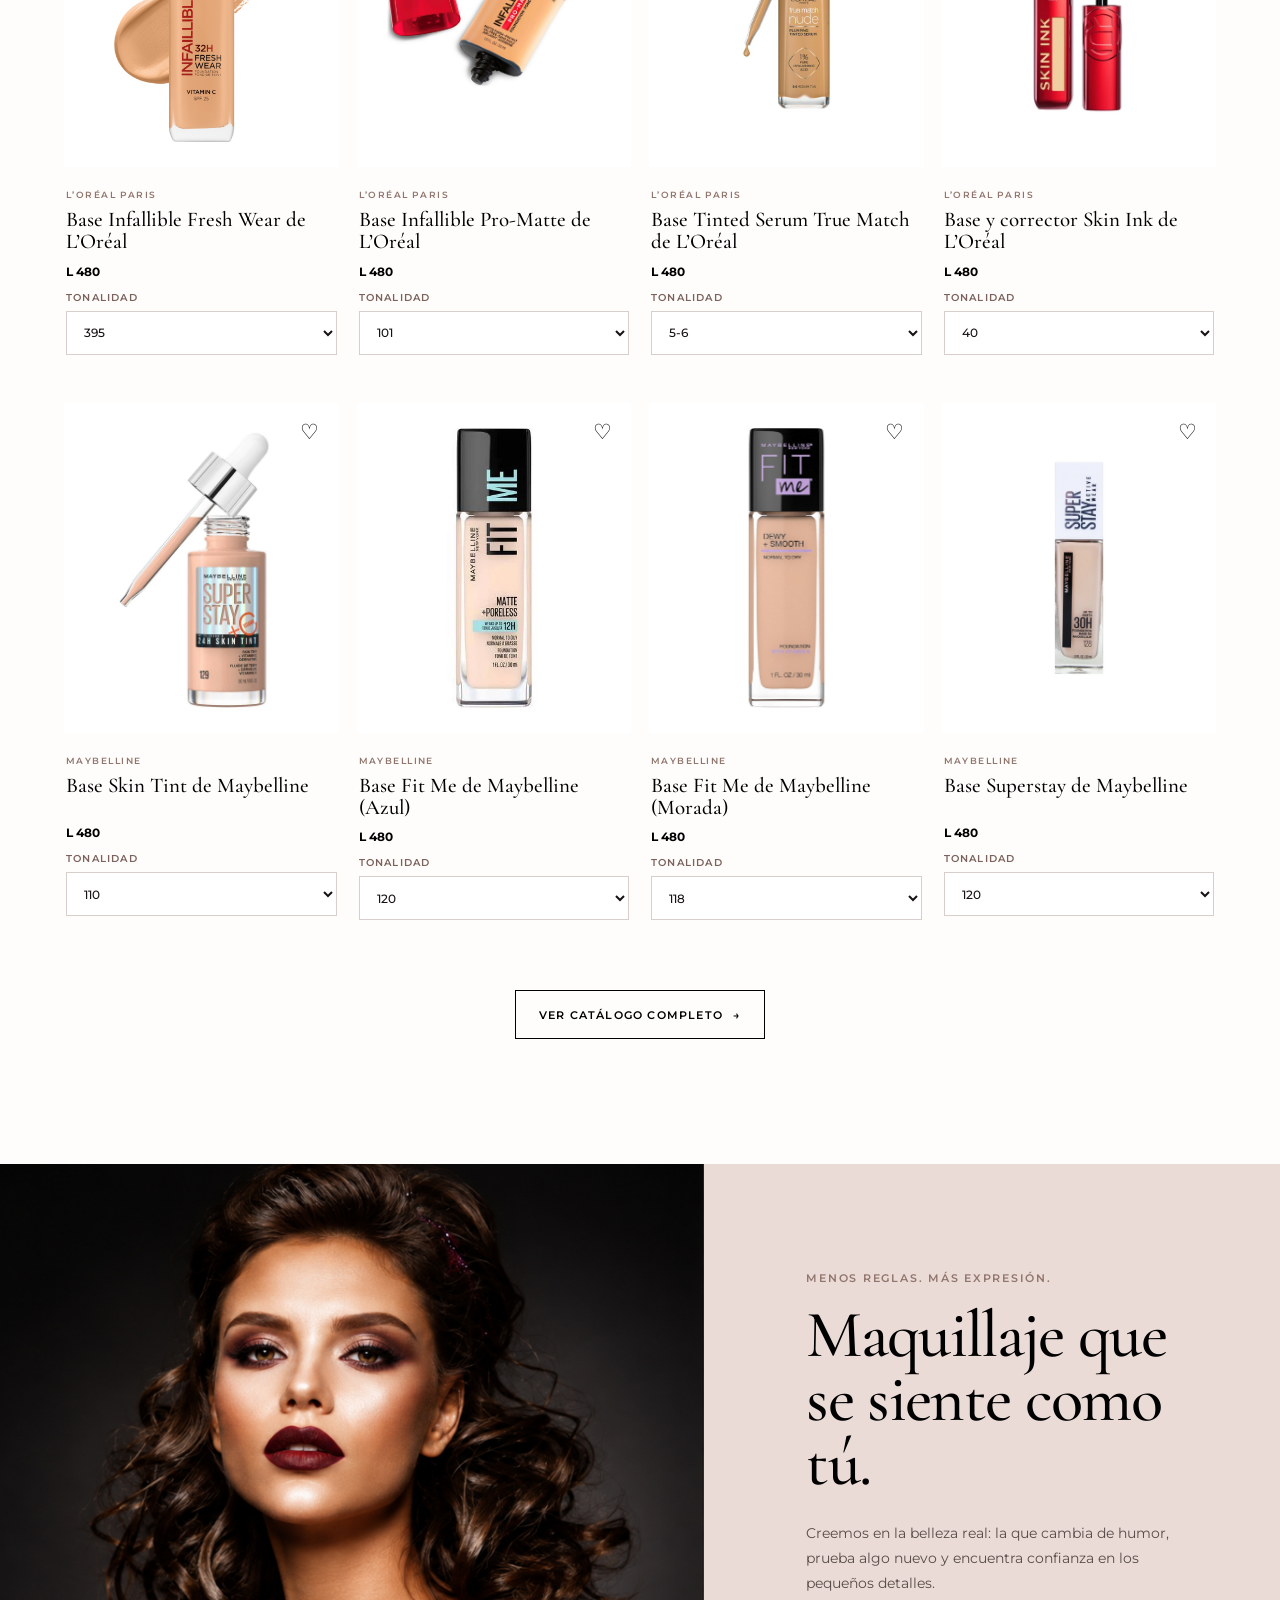
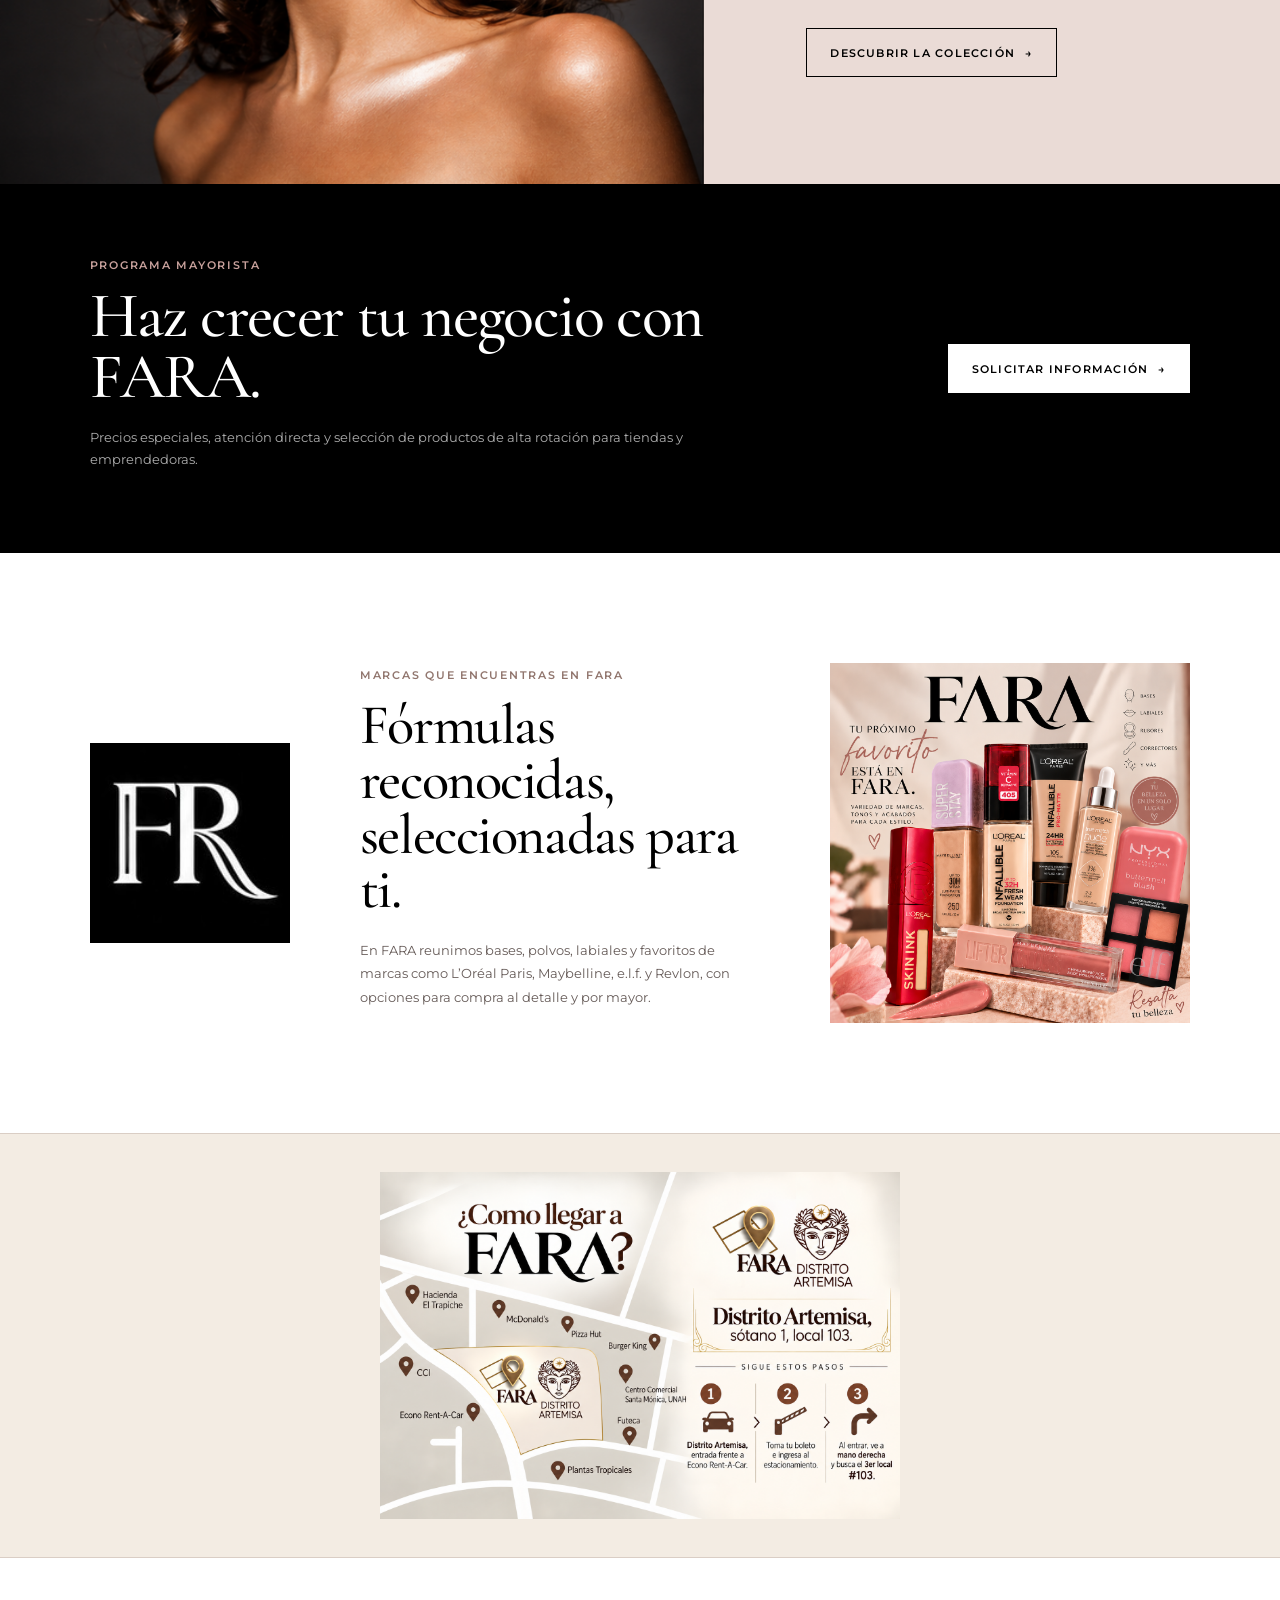
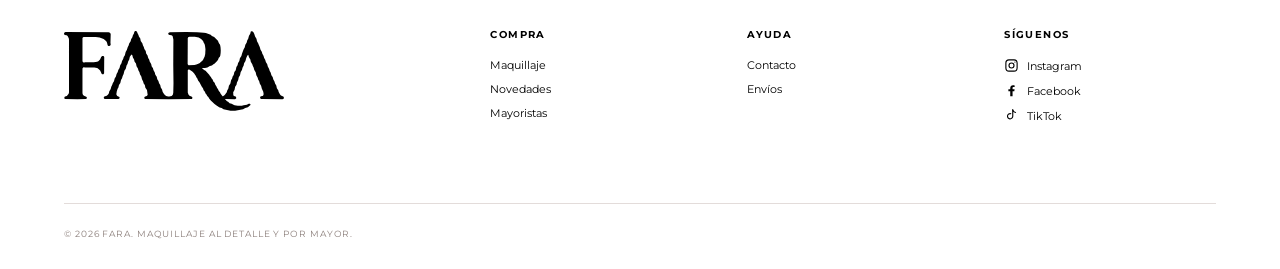
==== commit 3f8bf19c: "updates" ====
--- a/index.html
+++ b/index.html
@@ -146,7 +146,7 @@
     <section id="ubicacion" aria-label="Cómo llegar a FARA Distrito Artemisa"
       style="padding:38px 5vw;background:var(--beige);border-top:1px solid var(--line);border-bottom:1px solid var(--line);">
       <div style="width:min(520px,92vw);margin:0 auto;">
-        <img src="assets/C%C3%B3mo%20llegar%20a%20FARA%20Distrito%20Artemisa.png"
+        <img src="assets/Cómo llegar a FARA Distrito Artemisa v2.png"
           alt="Cómo llegar a FARA en Distrito Artemisa, sótano 1, local 103" loading="lazy" decoding="async"
           style="width:100%;height:auto;display:block;object-fit:contain;">
       </div>
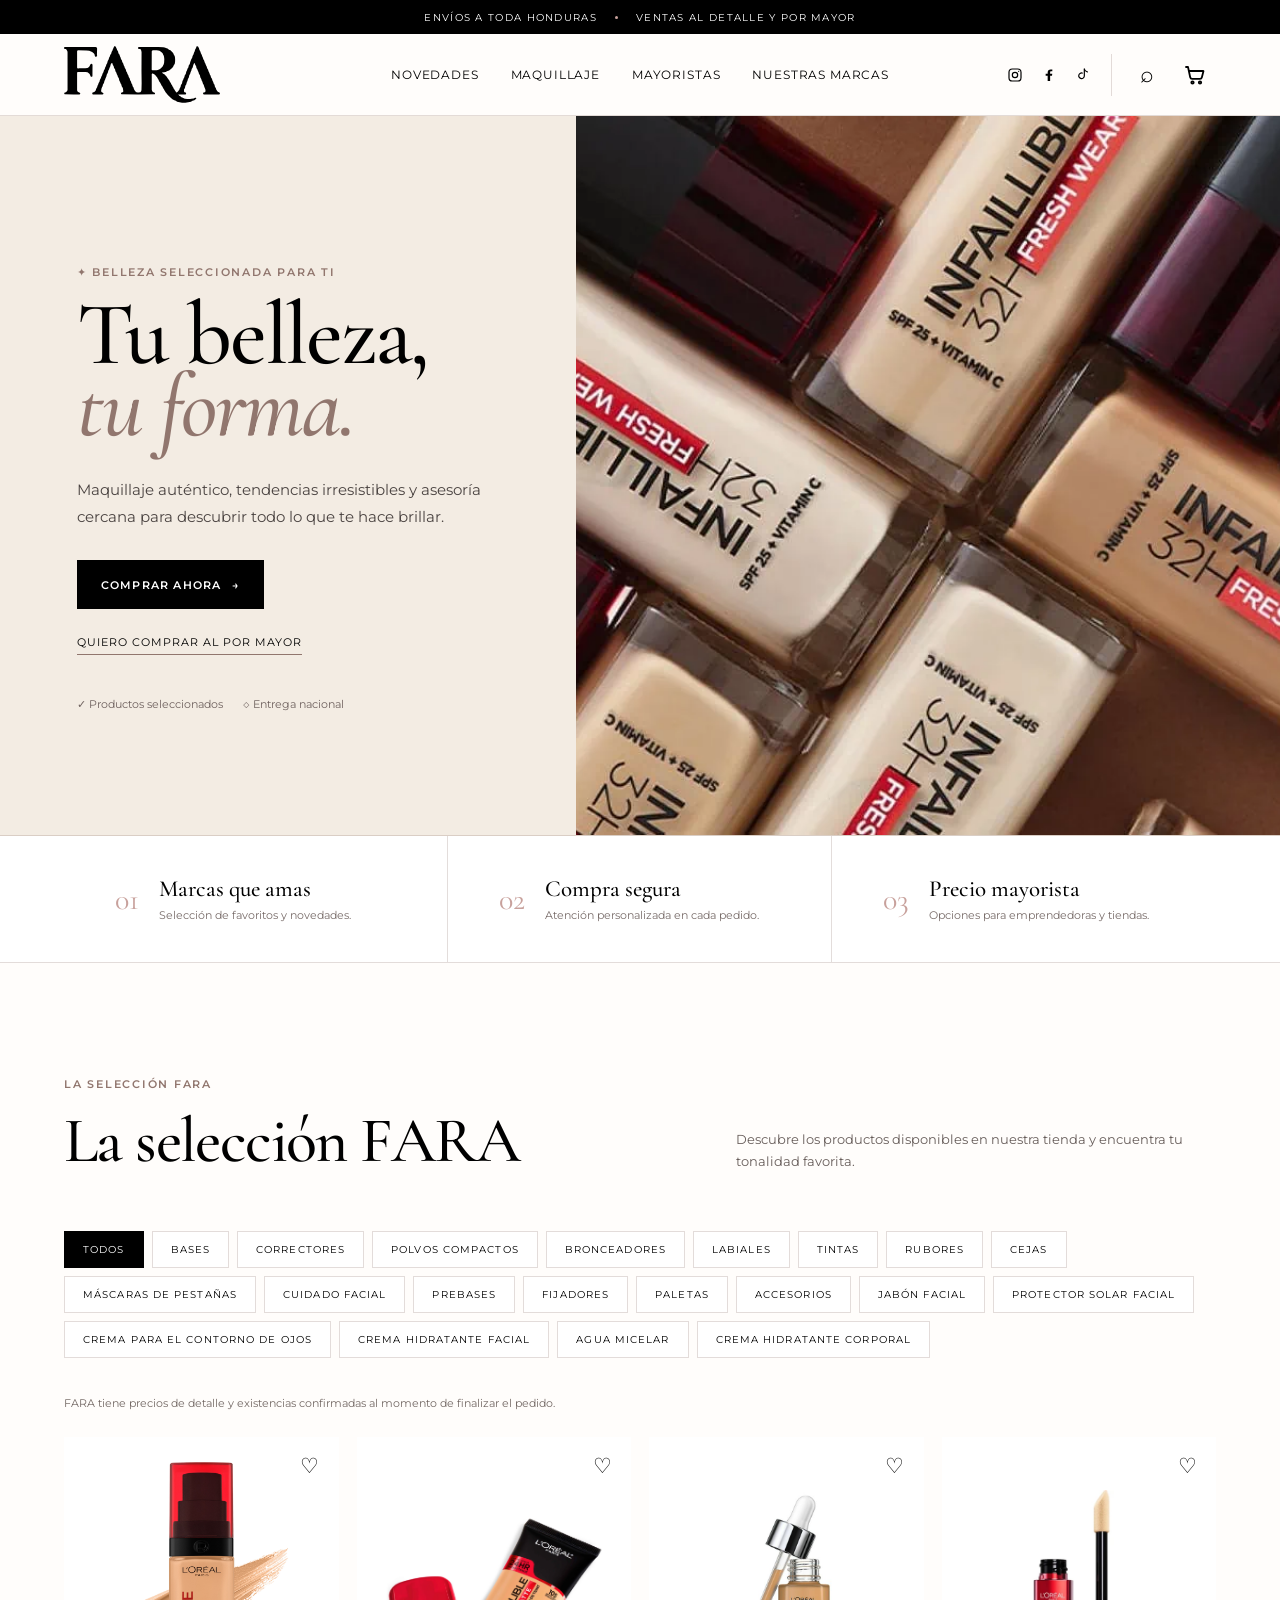
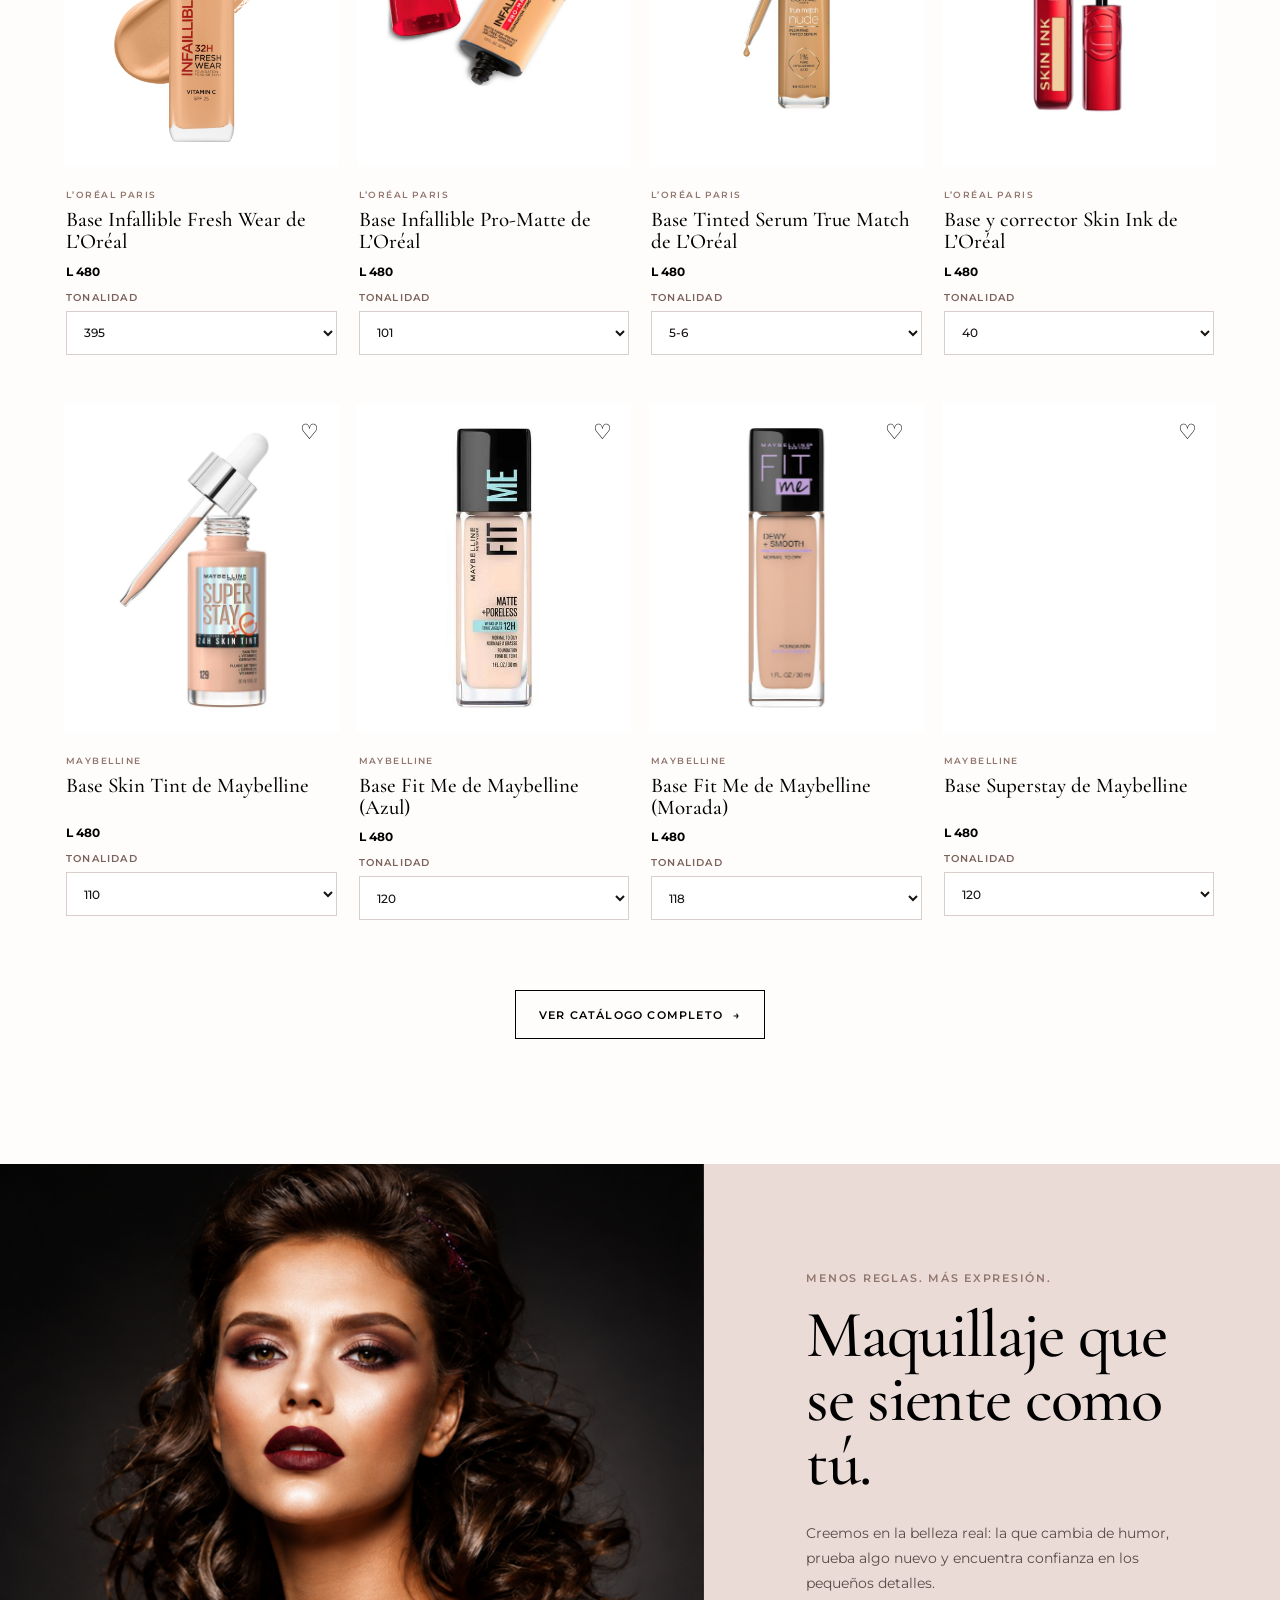
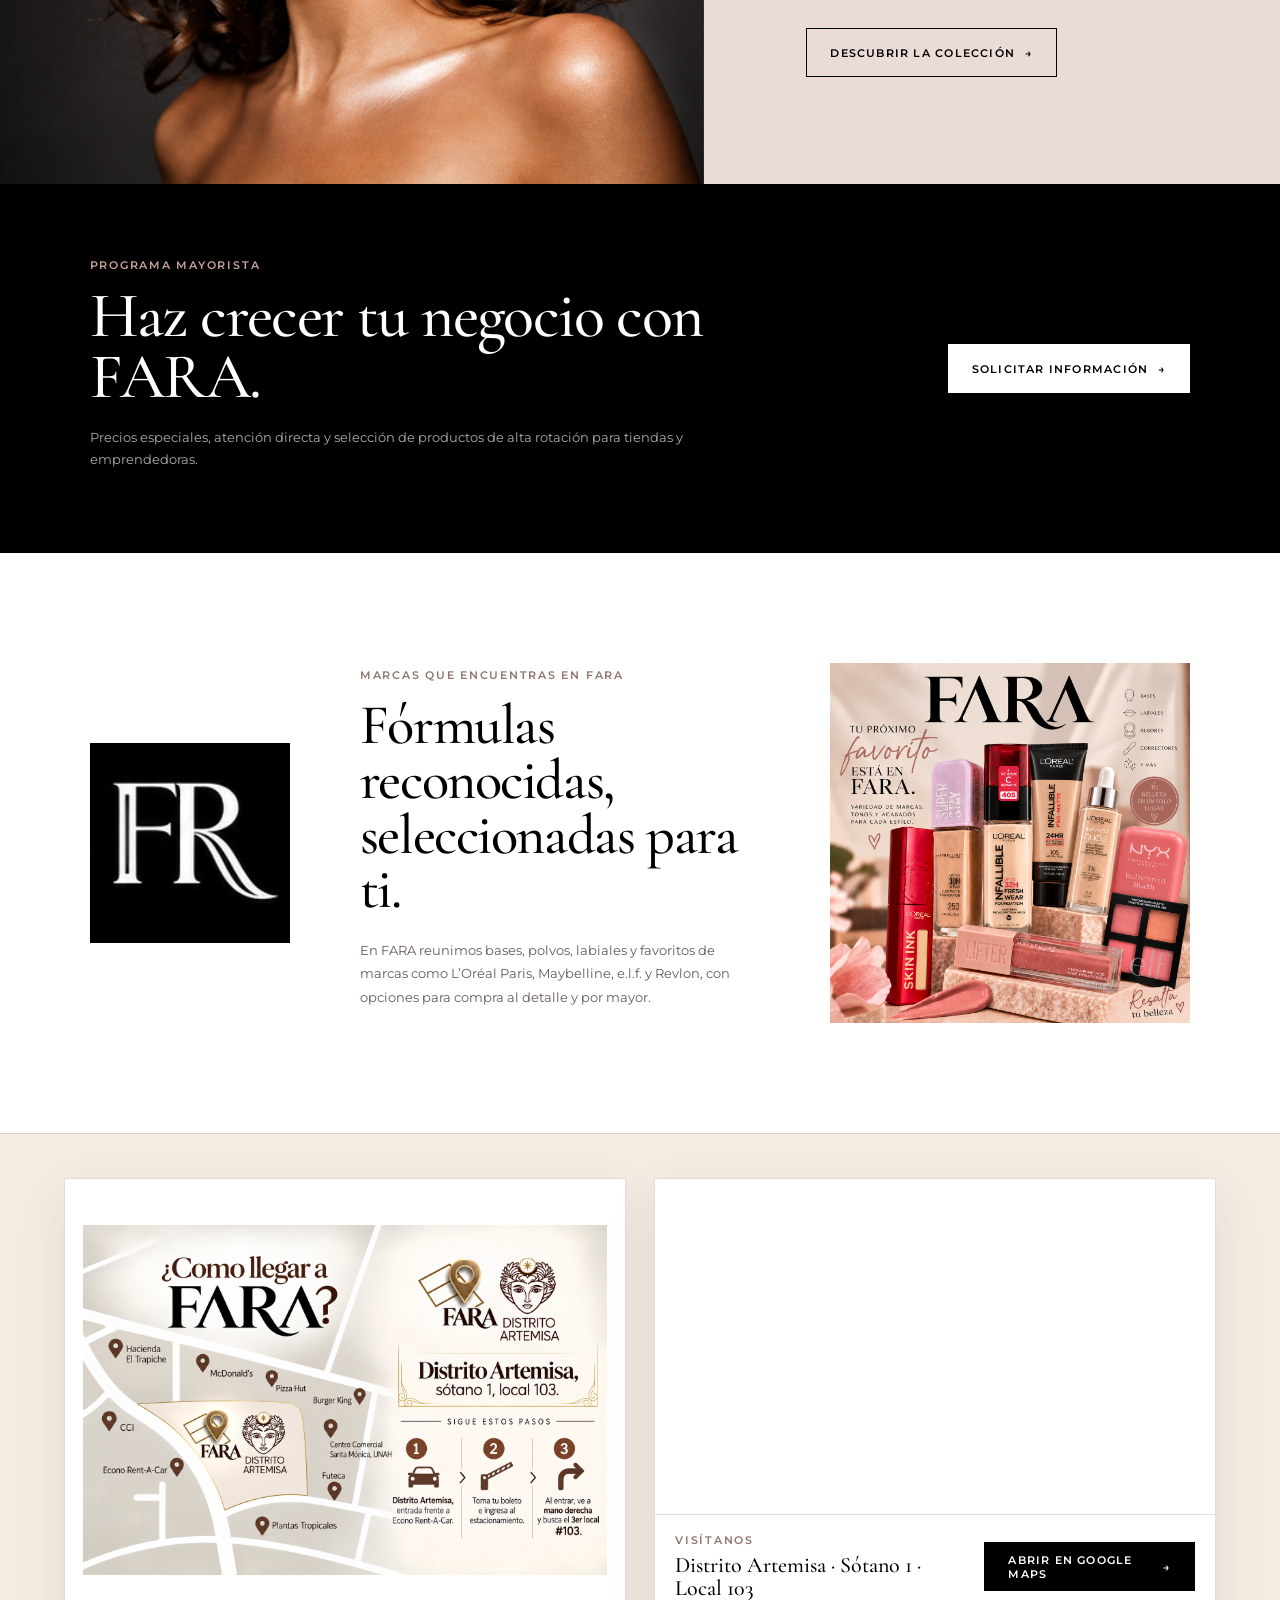
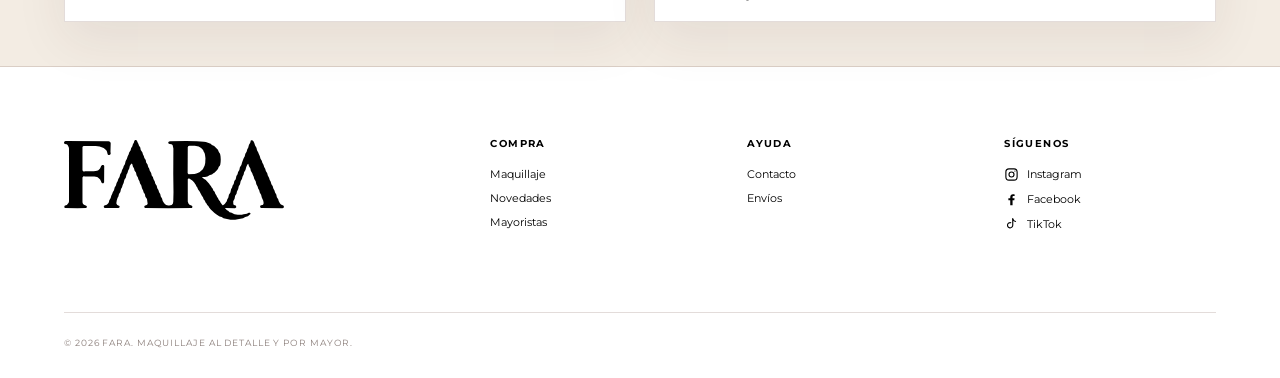
==== commit c963f1b2: "Add Google Maps location beside FARA directions artwork" ====
--- a/index.html
+++ b/index.html
@@ -12,7 +12,7 @@
   <link
     href="https://fonts.googleapis.com/css2?family=Cormorant+Garamond:ital,wght@0,500;0,600;1,500&family=Montserrat:wght@400;500;600&display=swap"
     rel="stylesheet">
-  <link rel="stylesheet" href="assets/styles.css?v=20260803-1610">
+  <link rel="stylesheet" href="assets/styles.css?v=20260918-google-maps1">
   <link rel="stylesheet" href="assets/logo.css?v=20260803-1610">
   <link rel="stylesheet" href="assets/product-images.css?v=20260803-1610">
   <link rel="stylesheet" href="assets/cart-ui.css?v=20260803-1610">
@@ -143,12 +143,35 @@
         alt="Selección de bases, polvo y labial de marcas vendidas por FARA">
     </section>
 
-    <section id="ubicacion" aria-label="Cómo llegar a FARA Distrito Artemisa"
-      style="padding:38px 5vw;background:var(--beige);border-top:1px solid var(--line);border-bottom:1px solid var(--line);">
-      <div style="width:min(520px,92vw);margin:0 auto;">
-        <img src="assets/Cómo llegar a FARA Distrito Artemisa v2.png"
-          alt="Cómo llegar a FARA en Distrito Artemisa, sótano 1, local 103" loading="lazy" decoding="async"
-          style="width:100%;height:auto;display:block;object-fit:contain;">
+    <section class="location-section" id="ubicacion" aria-label="Cómo llegar a FARA Distrito Artemisa">
+      <div class="location-grid">
+        <div class="location-art">
+          <img src="assets/Cómo llegar a FARA Distrito Artemisa v2.png"
+            alt="Cómo llegar a FARA en Distrito Artemisa, sótano 1, local 103" loading="lazy" decoding="async">
+        </div>
+
+        <div class="location-map-card">
+          <iframe
+            class="location-map"
+            title="Ubicación de FARA en Distrito Artemisa"
+            src="https://www.google.com/maps?q=FARA%20Distrito%20Artemisa%2C%20Tegucigalpa%2C%20Honduras&output=embed"
+            loading="lazy"
+            referrerpolicy="no-referrer-when-downgrade"
+            allowfullscreen>
+          </iframe>
+          <div class="location-map-info">
+            <div>
+              <span class="eyebrow">Visítanos</span>
+              <strong>Distrito Artemisa · Sótano 1 · Local 103</strong>
+            </div>
+            <a class="button button--dark"
+              href="https://maps.app.goo.gl/n6GXrQYD8aGFm8qd6"
+              target="_blank"
+              rel="noopener noreferrer">
+              Abrir en Google Maps <span>→</span>
+            </a>
+          </div>
+        </div>
       </div>
     </section>
   </main>
--- a/assets/styles.css
+++ b/assets/styles.css
@@ -1600,4 +1600,109 @@
         padding-left: 20px;
         padding-right: 20px
     }
-}+}
+
+.location-section {
+    padding: 44px 5vw;
+    background: var(--beige);
+    border-top: 1px solid var(--line);
+    border-bottom: 1px solid var(--line)
+}
+
+.location-grid {
+    width: min(1180px, 100%);
+    margin: 0 auto;
+    display: grid;
+    grid-template-columns: minmax(0, 1fr) minmax(0, 1fr);
+    gap: 28px;
+    align-items: stretch
+}
+
+.location-art,
+.location-map-card {
+    min-width: 0;
+    background: #fff;
+    border: 1px solid var(--line);
+    box-shadow: 0 18px 48px rgba(66, 44, 38, .08)
+}
+
+.location-art {
+    display: grid;
+    place-items: center;
+    padding: 18px
+}
+
+.location-art img {
+    width: 100%;
+    height: 100%;
+    max-height: 430px;
+    object-fit: contain
+}
+
+.location-map-card {
+    display: flex;
+    flex-direction: column;
+    overflow: hidden
+}
+
+.location-map {
+    width: 100%;
+    min-height: 335px;
+    flex: 1;
+    border: 0
+}
+
+.location-map-info {
+    padding: 18px 20px 20px;
+    display: flex;
+    justify-content: space-between;
+    align-items: center;
+    gap: 20px;
+    border-top: 1px solid var(--line)
+}
+
+.location-map-info > div {
+    display: flex;
+    flex-direction: column;
+    gap: 7px
+}
+
+.location-map-info strong {
+    font-family: var(--serif);
+    font-size: 22px;
+    font-weight: 500;
+    line-height: 1.05
+}
+
+@media(max-width:820px) {
+    .location-grid {
+        grid-template-columns: 1fr
+    }
+
+    .location-map {
+        min-height: 360px
+    }
+}
+
+@media(max-width:540px) {
+    .location-section {
+        padding: 28px 16px
+    }
+
+    .location-art {
+        padding: 10px
+    }
+
+    .location-map {
+        min-height: 300px
+    }
+
+    .location-map-info {
+        align-items: stretch;
+        flex-direction: column
+    }
+
+    .location-map-info .button {
+        width: 100%
+    }
+}
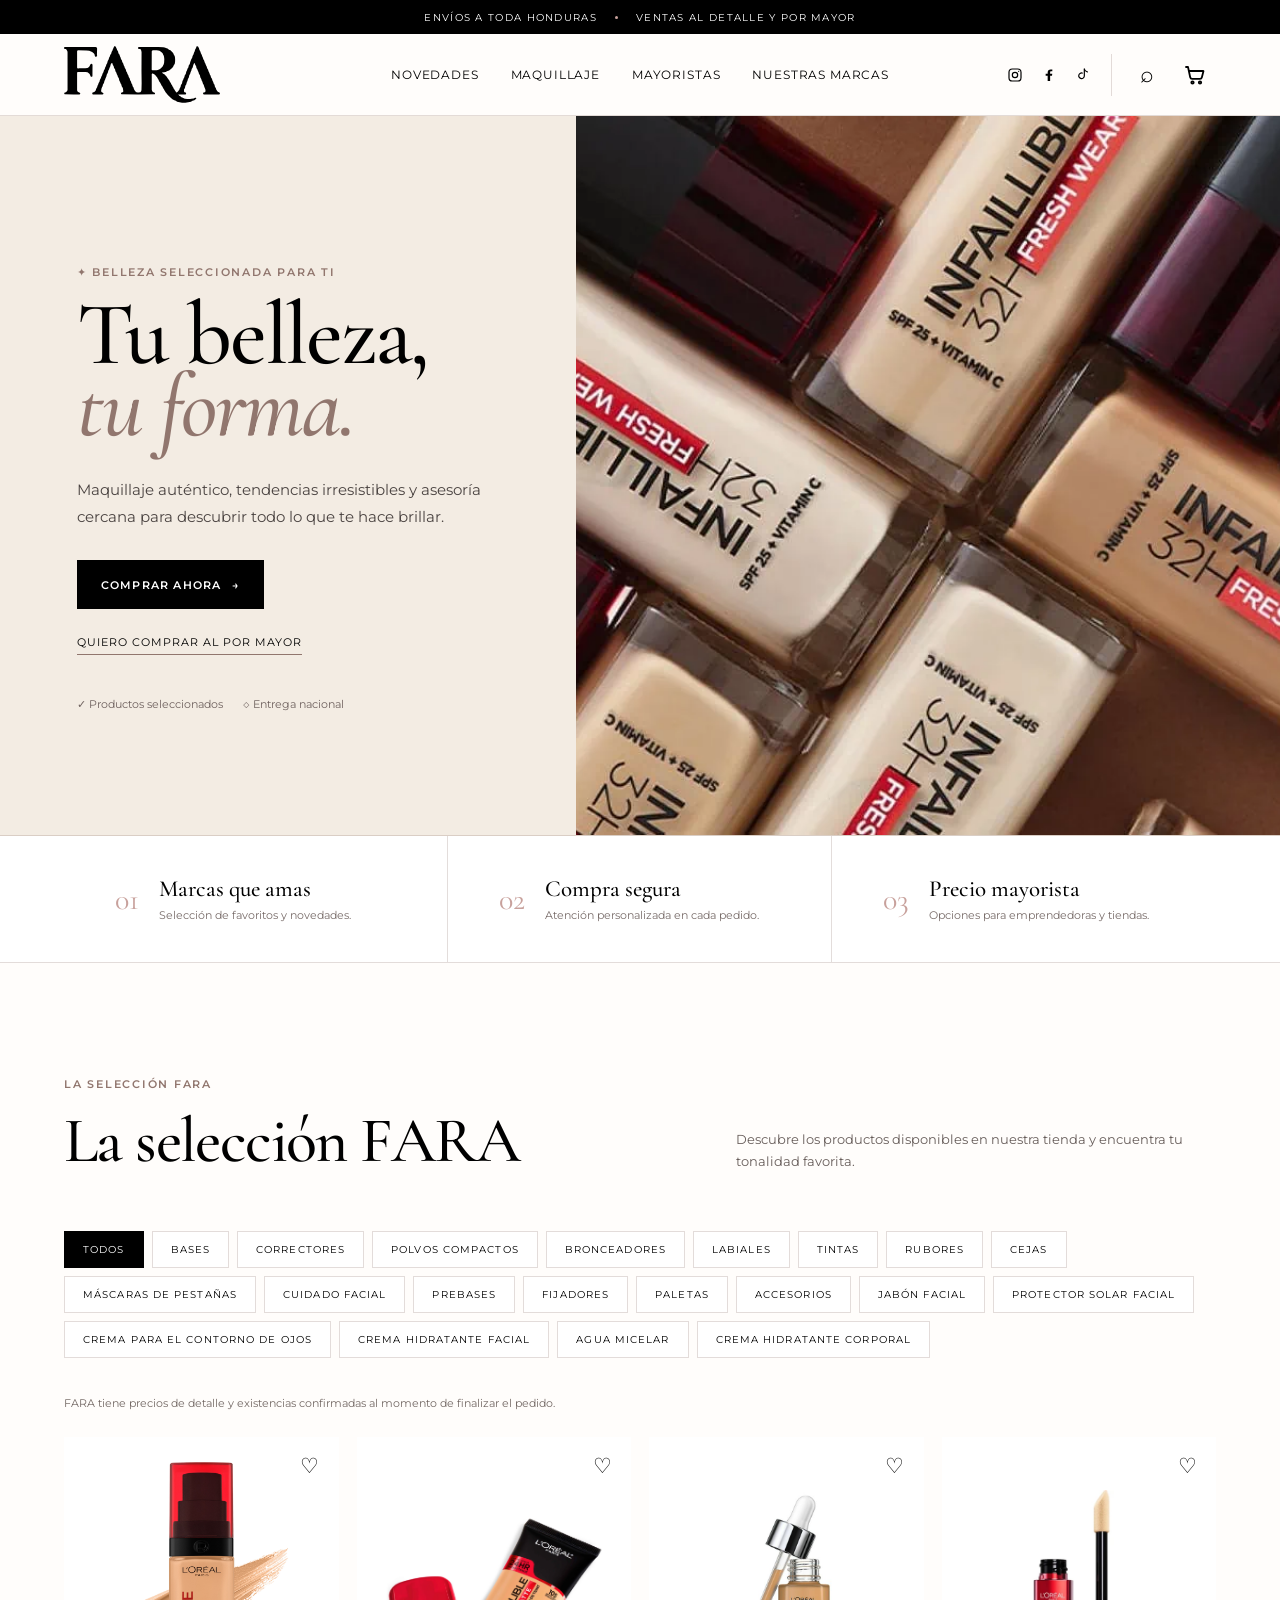
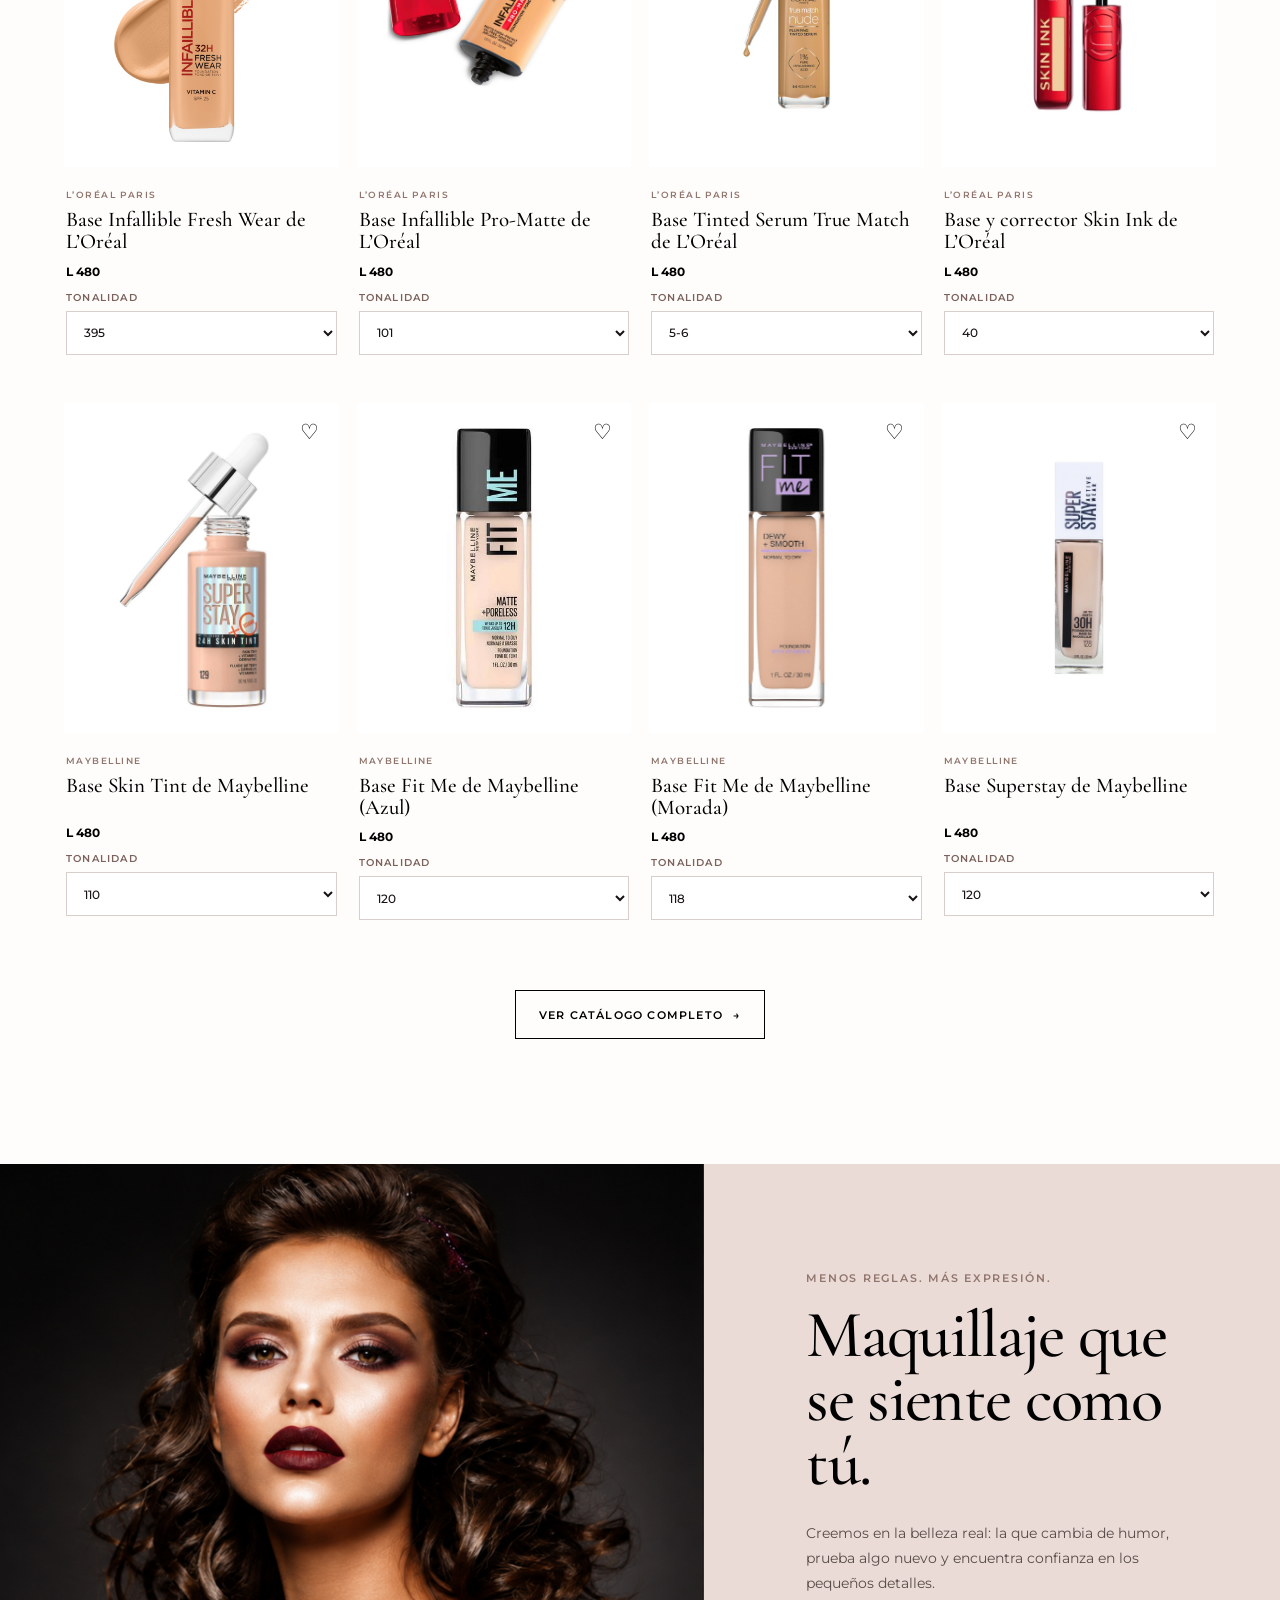
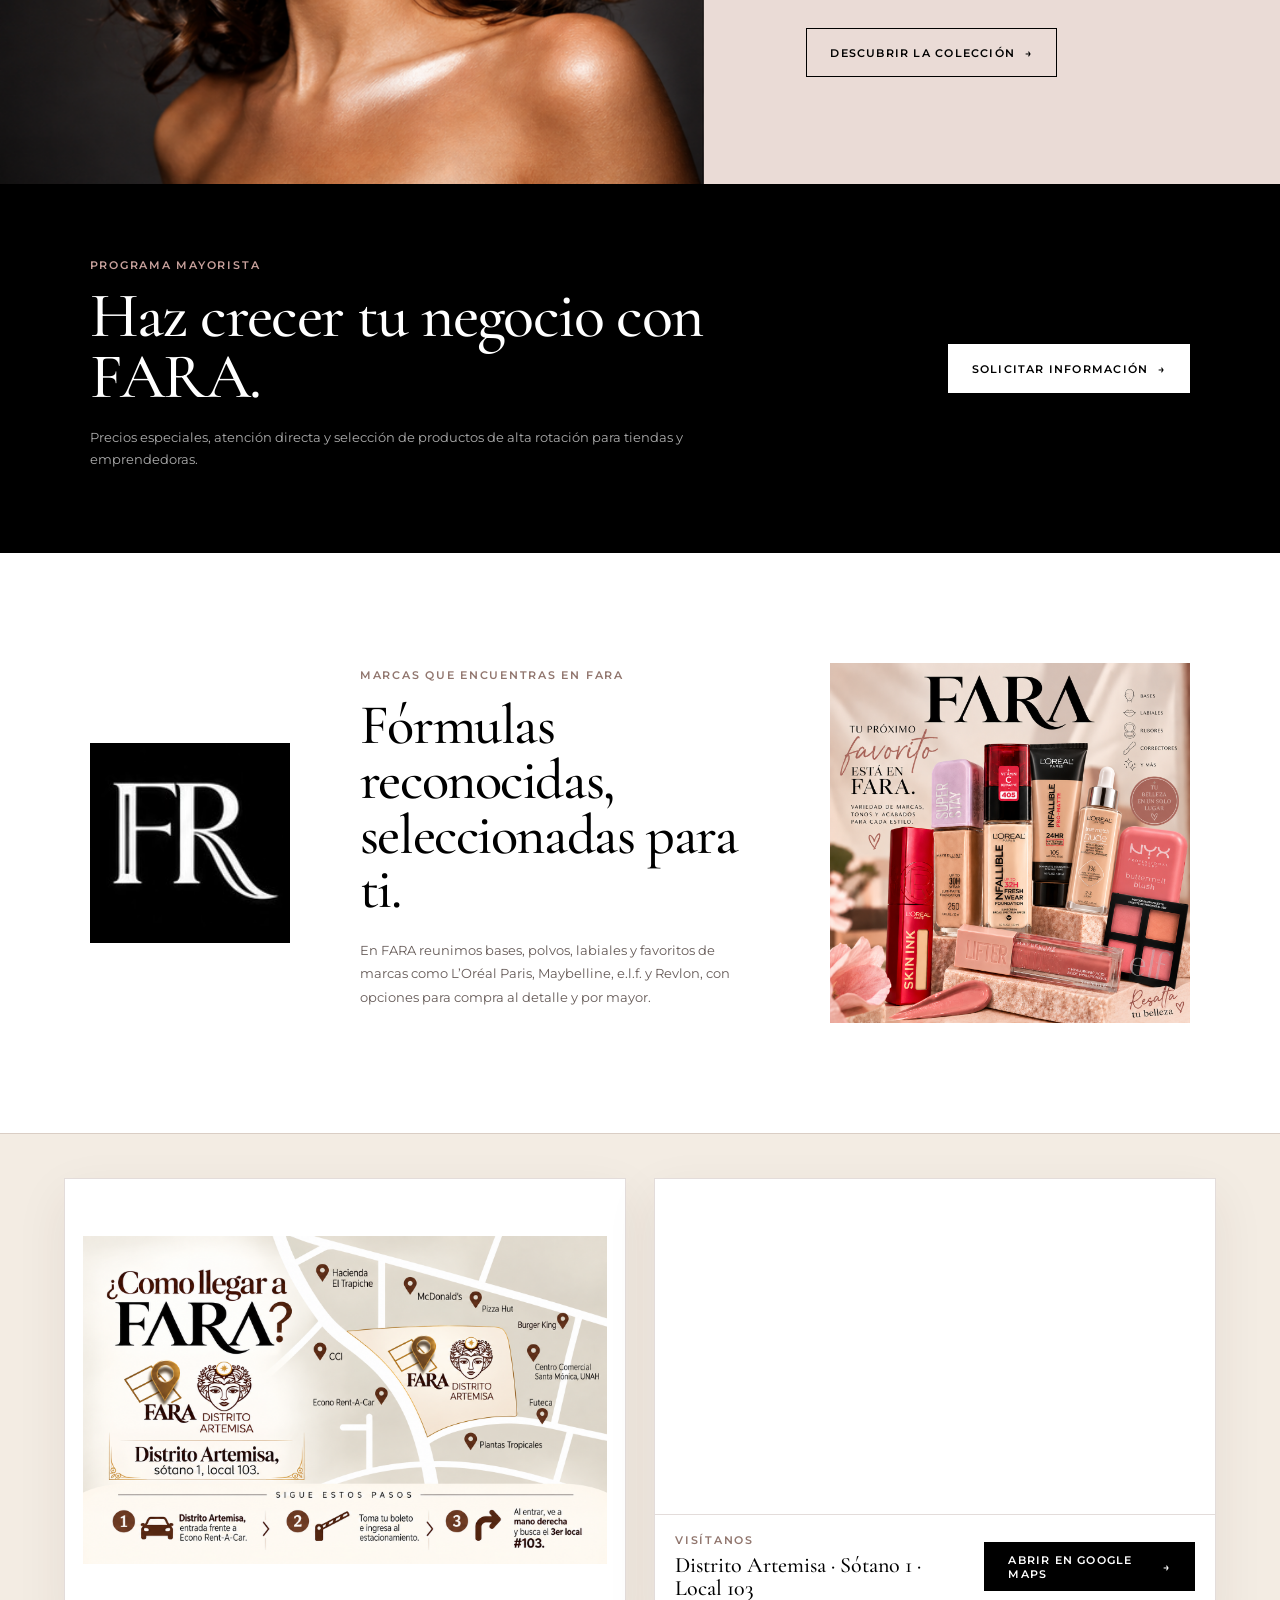
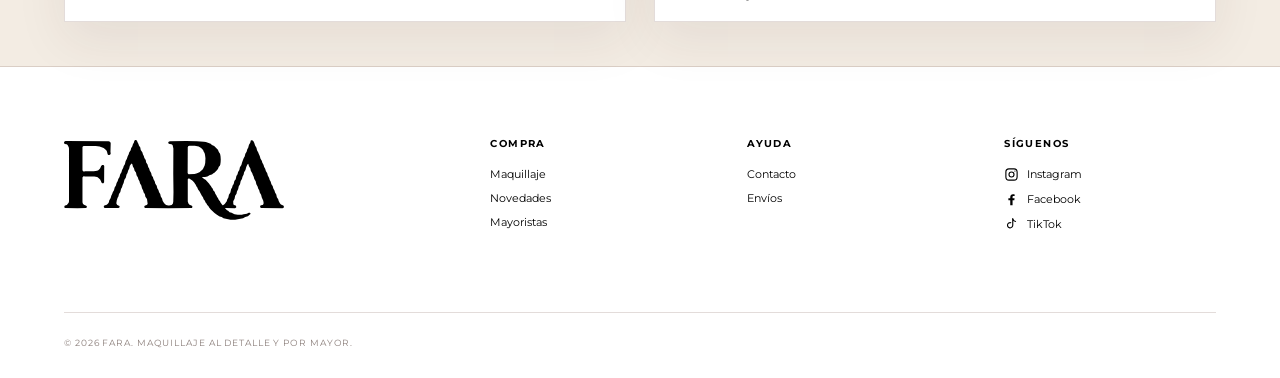
==== commit 64024d6a: "Use FARA directions artwork v3" ====
--- a/index.html
+++ b/index.html
@@ -12,7 +12,7 @@
   <link
     href="https://fonts.googleapis.com/css2?family=Cormorant+Garamond:ital,wght@0,500;0,600;1,500&family=Montserrat:wght@400;500;600&display=swap"
     rel="stylesheet">
-  <link rel="stylesheet" href="assets/styles.css?v=20260918-google-maps1">
+  <link rel="stylesheet" href="assets/styles.css?v=20260918-location-v3-layout1">
   <link rel="stylesheet" href="assets/logo.css?v=20260803-1610">
   <link rel="stylesheet" href="assets/product-images.css?v=20260803-1610">
   <link rel="stylesheet" href="assets/cart-ui.css?v=20260803-1610">
@@ -146,7 +146,7 @@
     <section class="location-section" id="ubicacion" aria-label="Cómo llegar a FARA Distrito Artemisa">
       <div class="location-grid">
         <div class="location-art">
-          <img src="assets/Cómo llegar a FARA Distrito Artemisa v2.png"
+          <img src="assets/Cómo llegar a FARA Distrito Artemisa v3.png"
             alt="Cómo llegar a FARA en Distrito Artemisa, sótano 1, local 103" loading="lazy" decoding="async">
         </div>
 
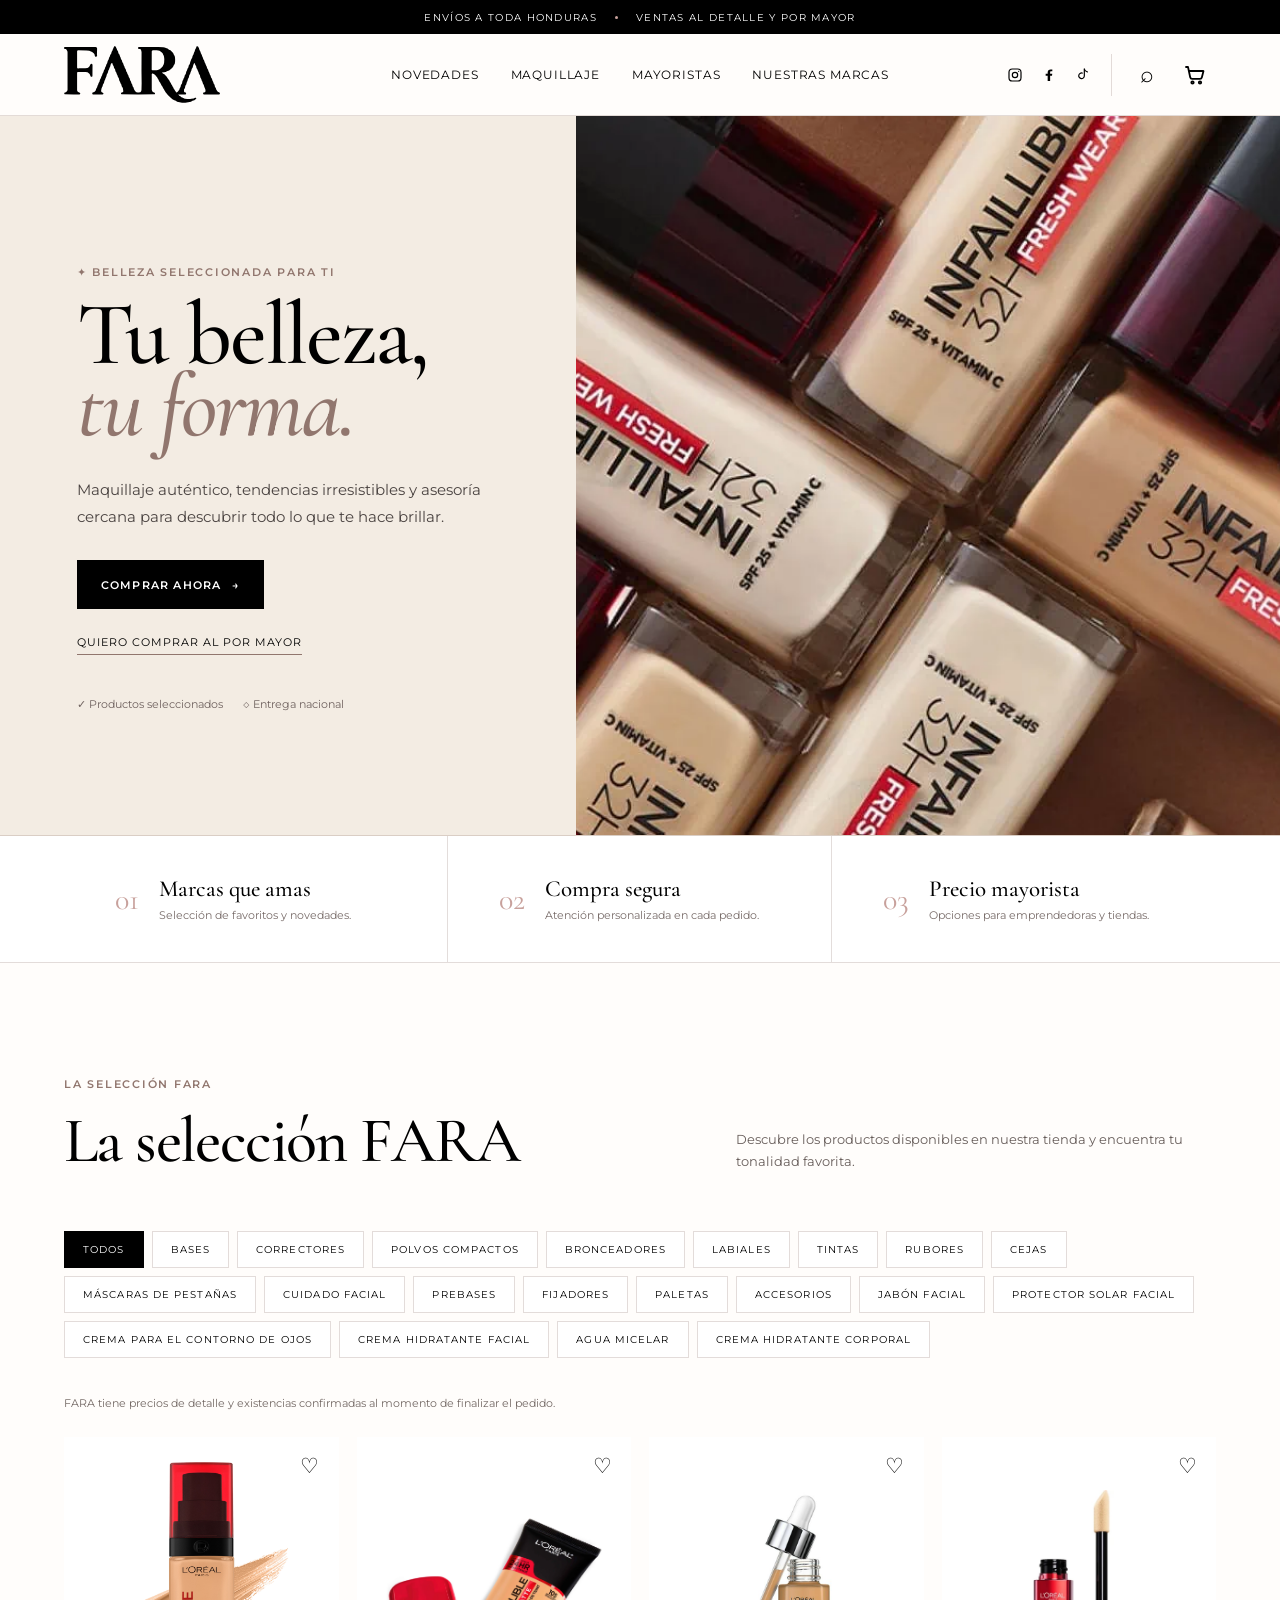
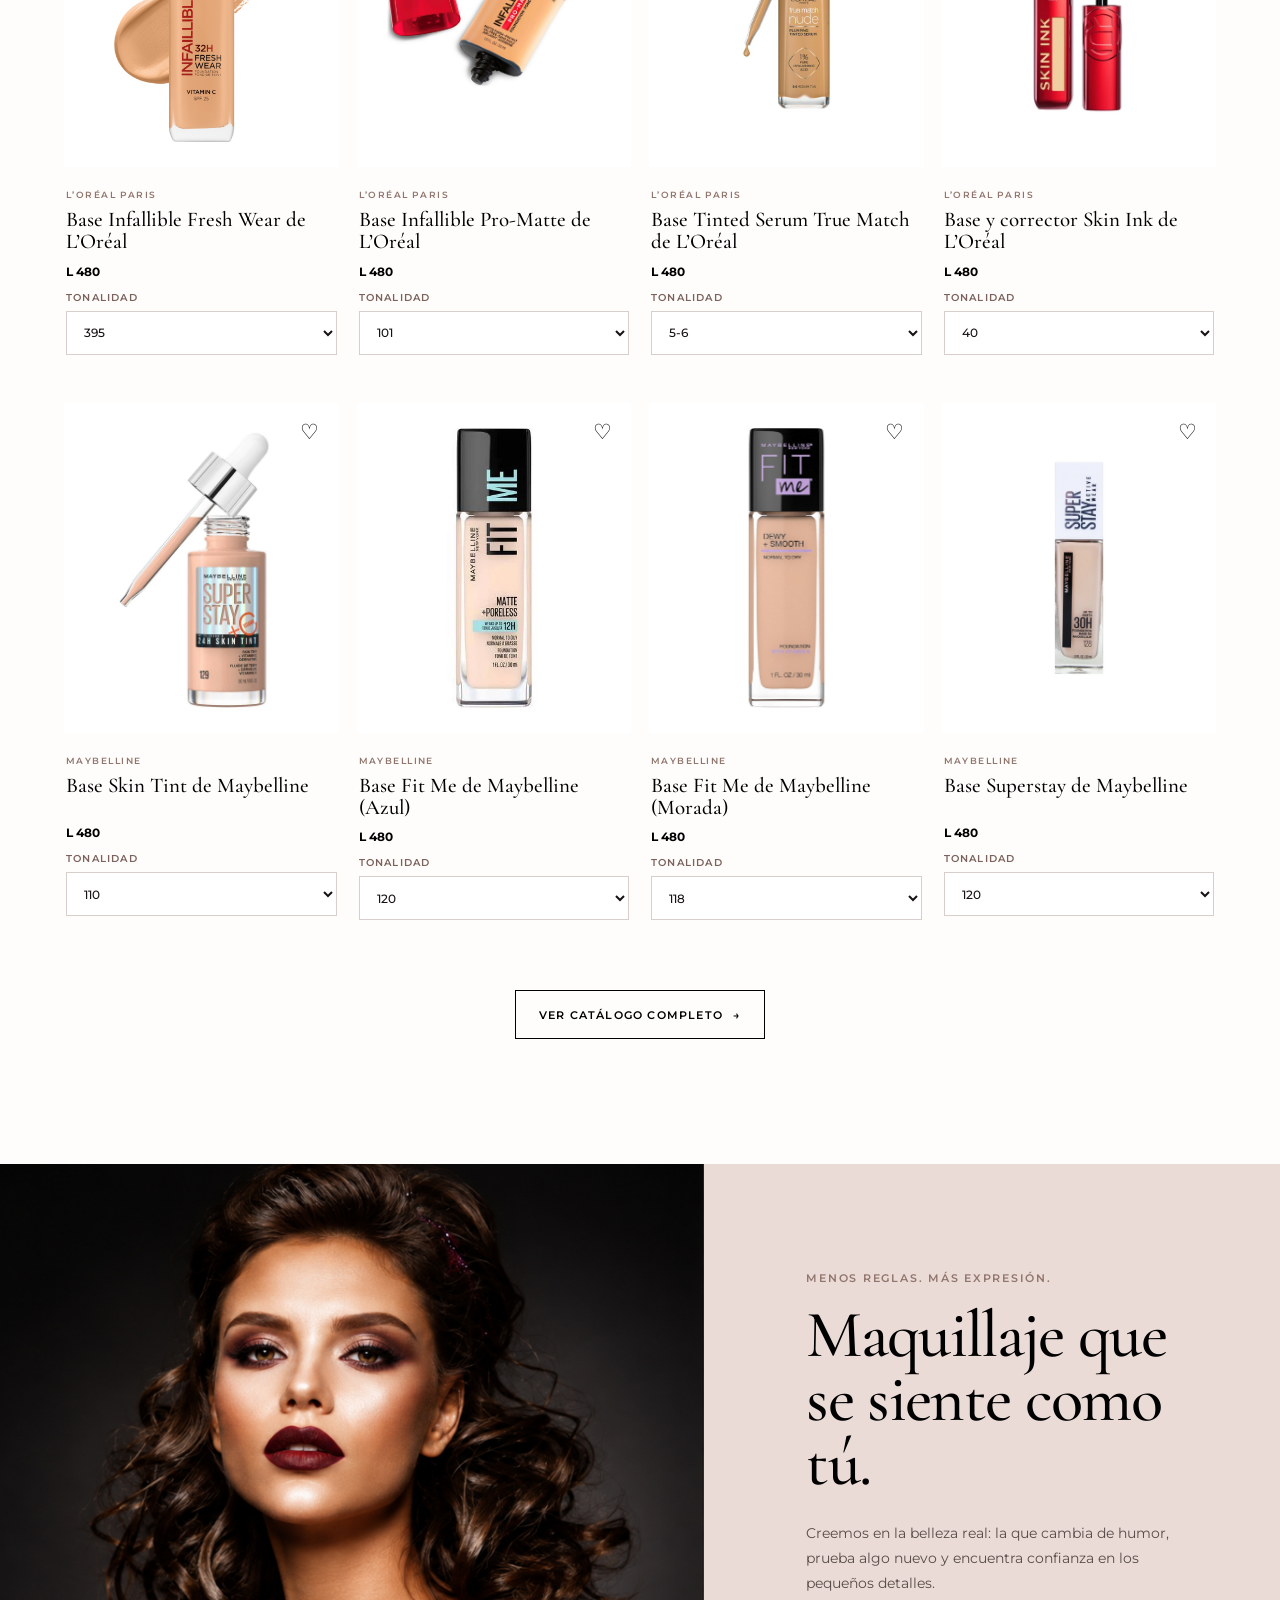
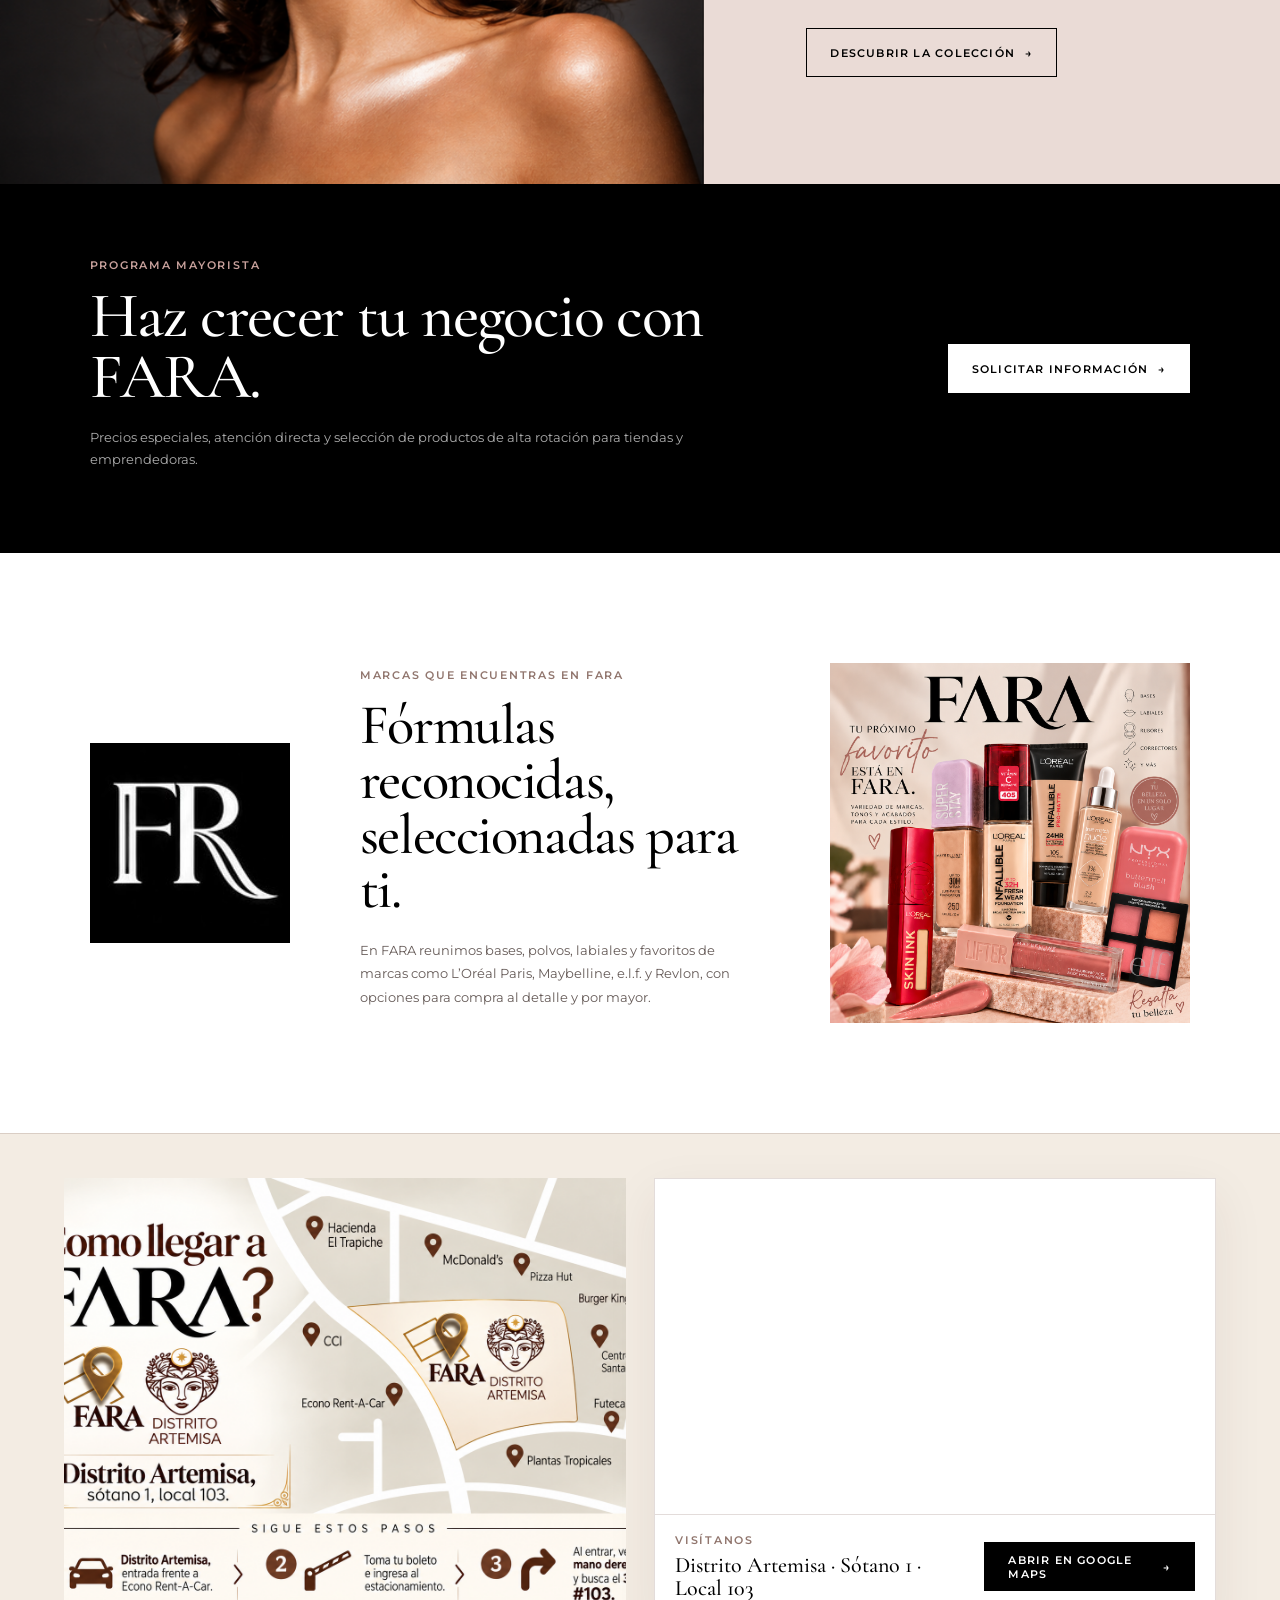
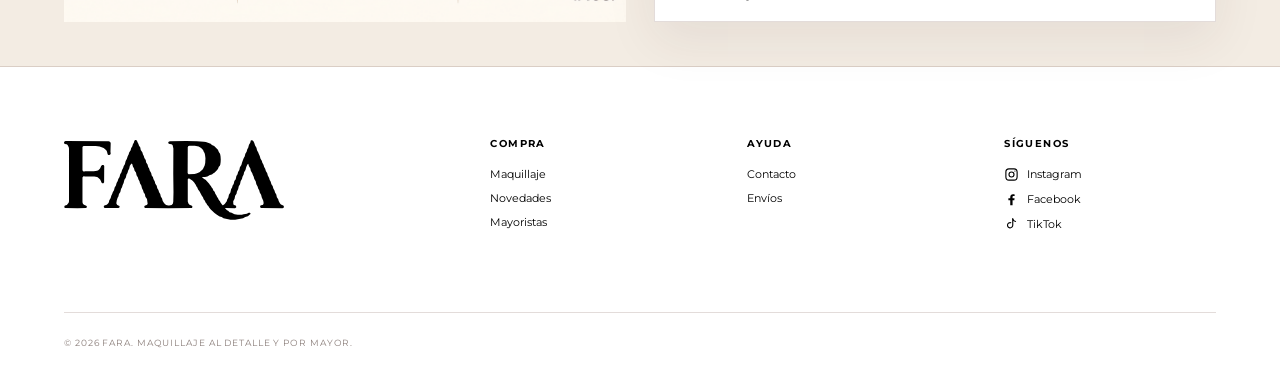
==== commit 06f6b024: "Refresh location artwork layout cache" ====
--- a/index.html
+++ b/index.html
@@ -12,7 +12,7 @@
   <link
     href="https://fonts.googleapis.com/css2?family=Cormorant+Garamond:ital,wght@0,500;0,600;1,500&family=Montserrat:wght@400;500;600&display=swap"
     rel="stylesheet">
-  <link rel="stylesheet" href="assets/styles.css?v=20260918-location-v3-layout1">
+  <link rel="stylesheet" href="assets/styles.css?v=20260918-location-fill2">
   <link rel="stylesheet" href="assets/logo.css?v=20260803-1610">
   <link rel="stylesheet" href="assets/product-images.css?v=20260803-1610">
   <link rel="stylesheet" href="assets/cart-ui.css?v=20260803-1610">
--- a/assets/styles.css
+++ b/assets/styles.css
@@ -1620,26 +1620,34 @@
 
 .location-art,
 .location-map-card {
-    min-width: 0;
+    min-width: 0
+}
+
+.location-art {
+    display: grid;
+    place-items: center;
+    align-self: stretch;
+    overflow: hidden;
+    background: transparent !important;
+    border: 0 !important;
+    box-shadow: none !important;
+    padding: 0 !important
+}
+
+.location-art img {
+    display: block;
+    width: 100%;
+    height: 100%;
+    max-width: none;
+    max-height: none;
+    object-fit: cover;
+    object-position: center
+}
+
+.location-map-card {
     background: #fff;
     border: 1px solid var(--line);
-    box-shadow: 0 18px 48px rgba(66, 44, 38, .08)
-}
-
-.location-art {
-    display: grid;
-    place-items: center;
-    padding: 18px
-}
-
-.location-art img {
-    width: 100%;
-    height: 100%;
-    max-height: 430px;
-    object-fit: contain
-}
-
-.location-map-card {
+    box-shadow: 0 18px 48px rgba(66, 44, 38, .08);
     display: flex;
     flex-direction: column;
     overflow: hidden
@@ -1689,10 +1697,6 @@
         padding: 28px 16px
     }
 
-    .location-art {
-        padding: 10px
-    }
-
     .location-map {
         min-height: 300px
     }
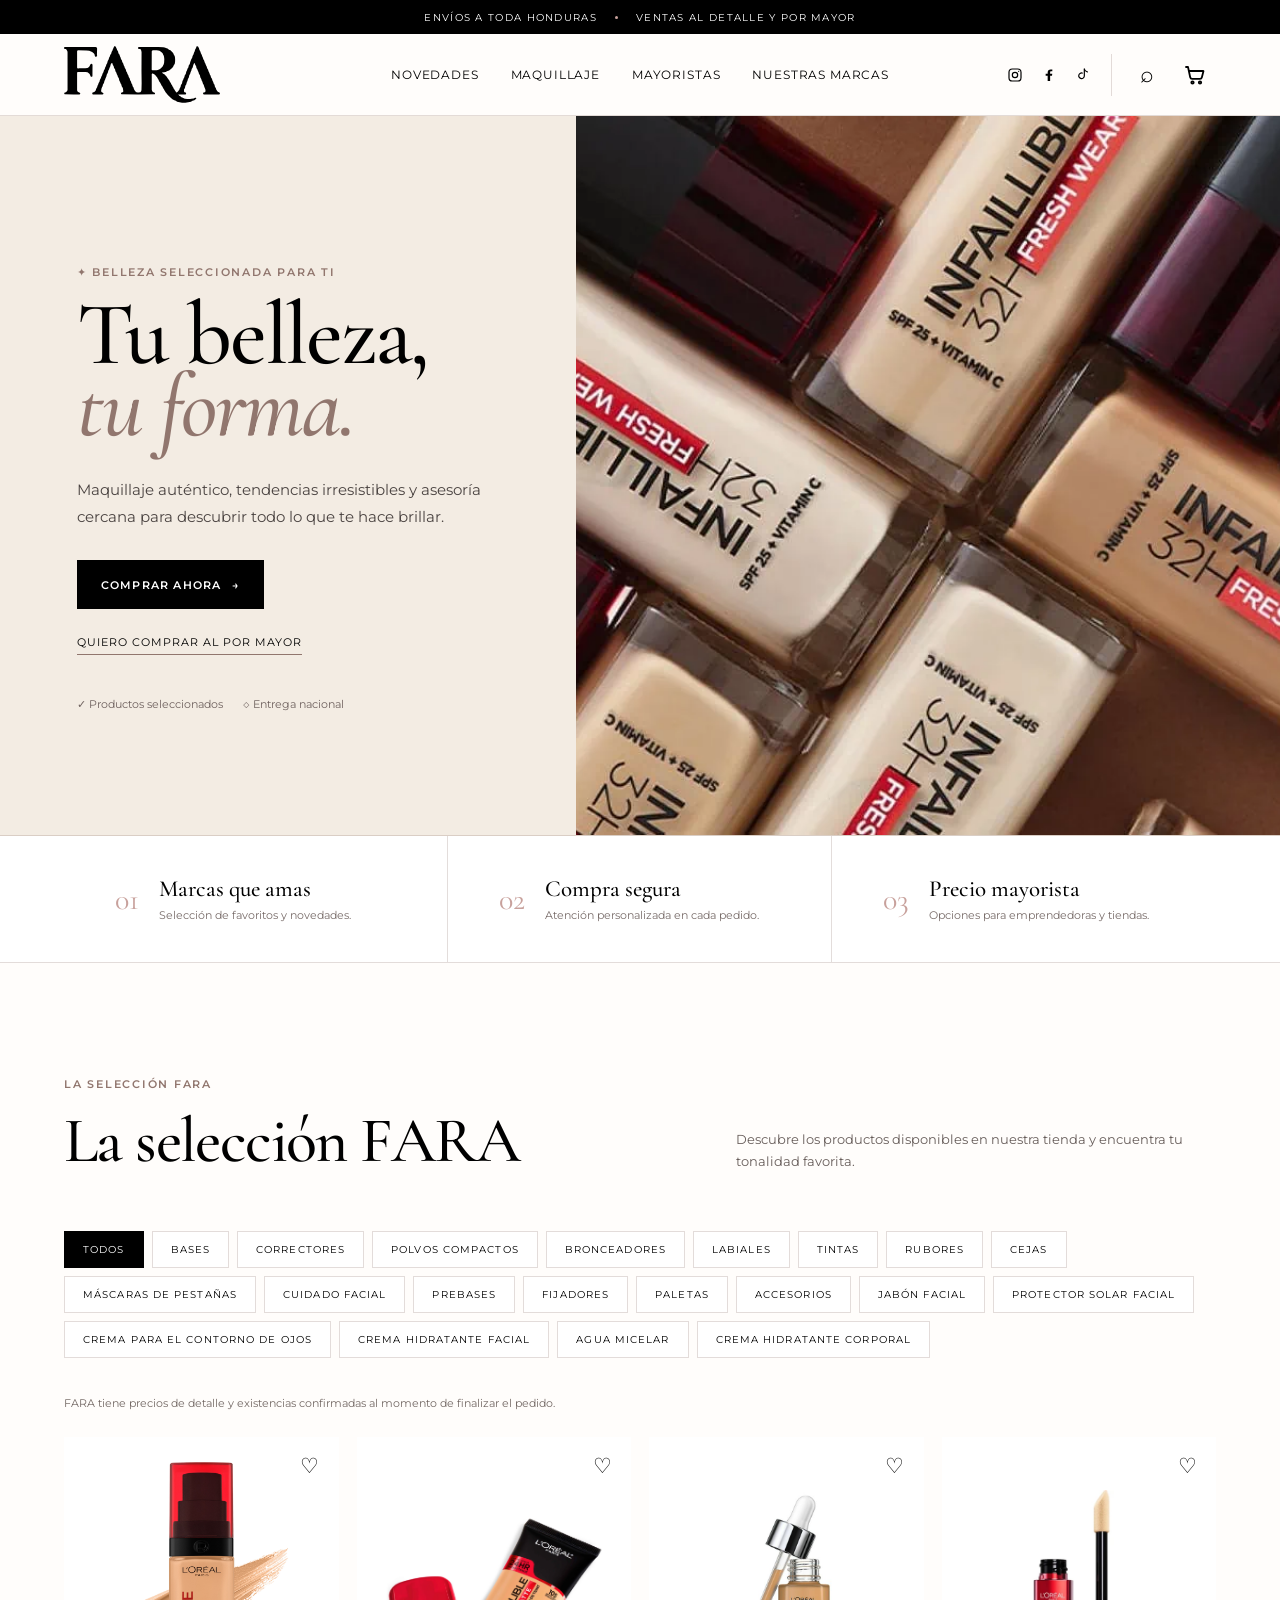
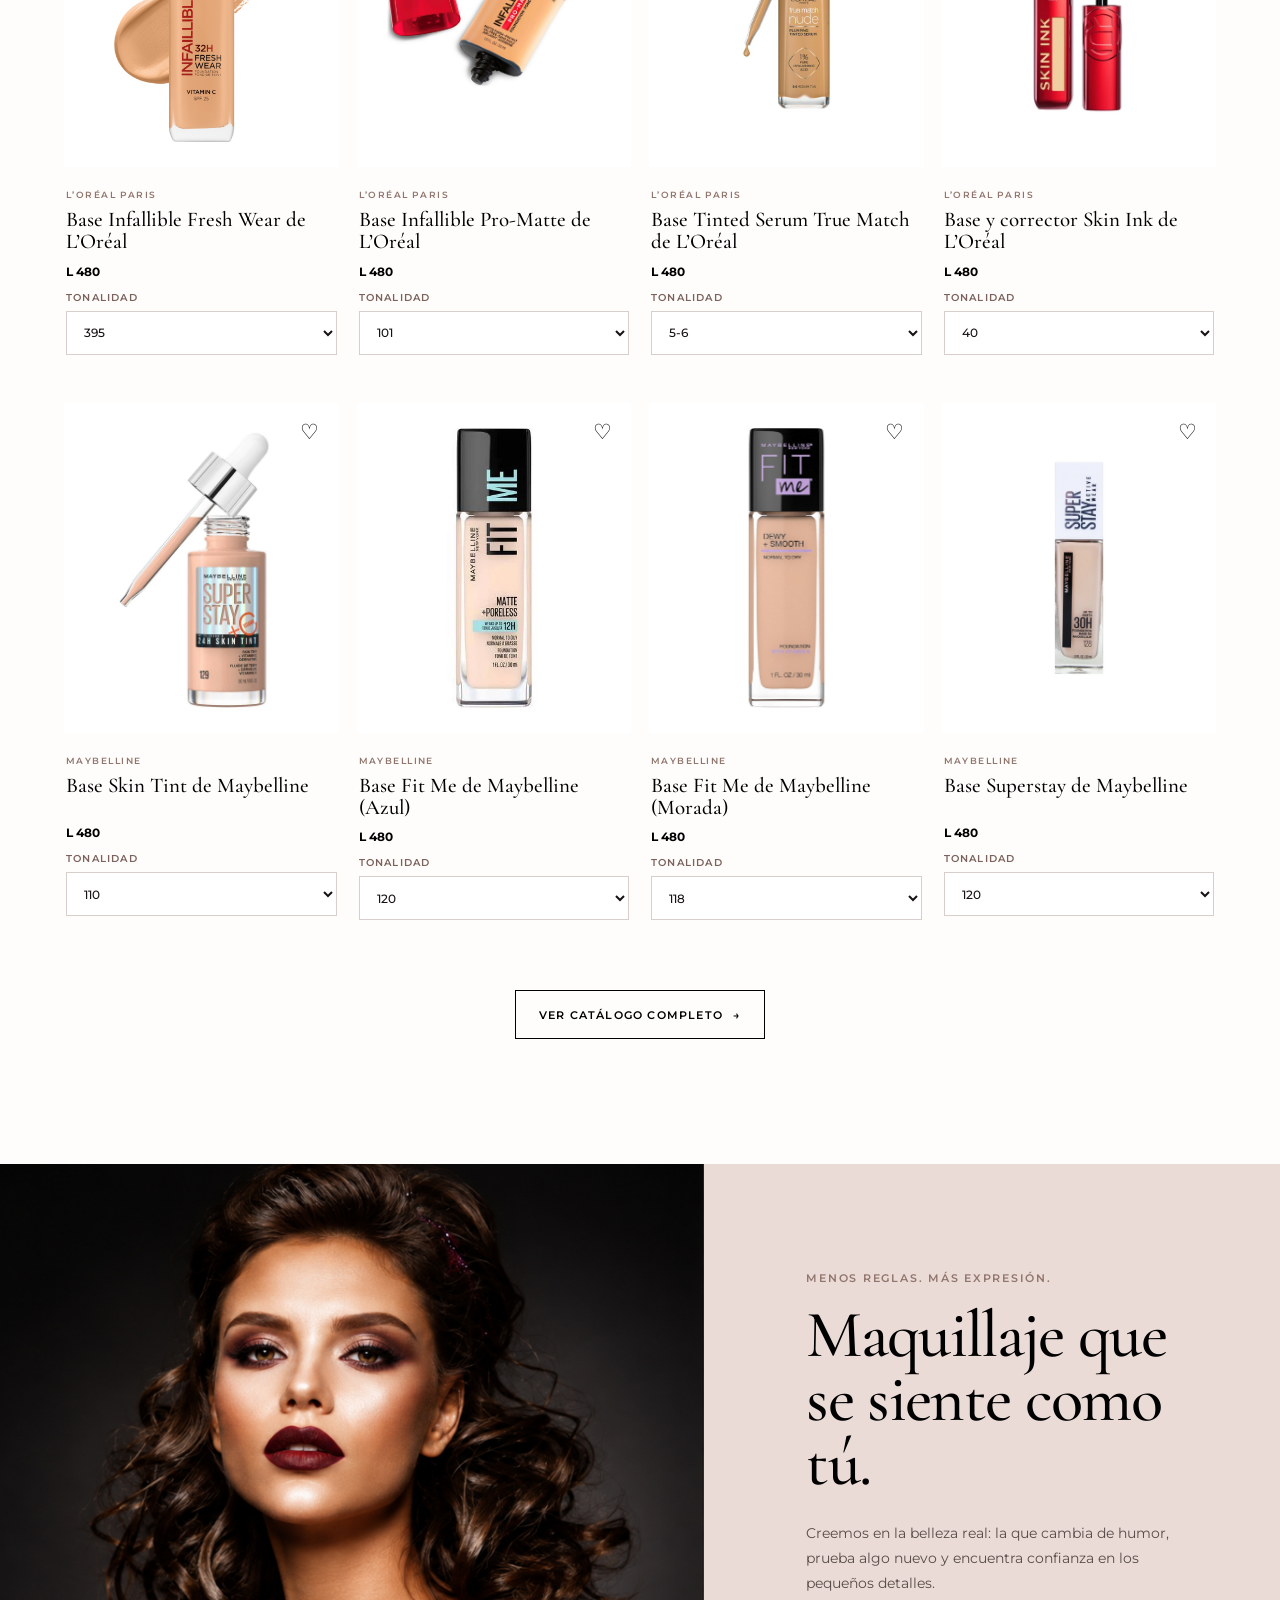
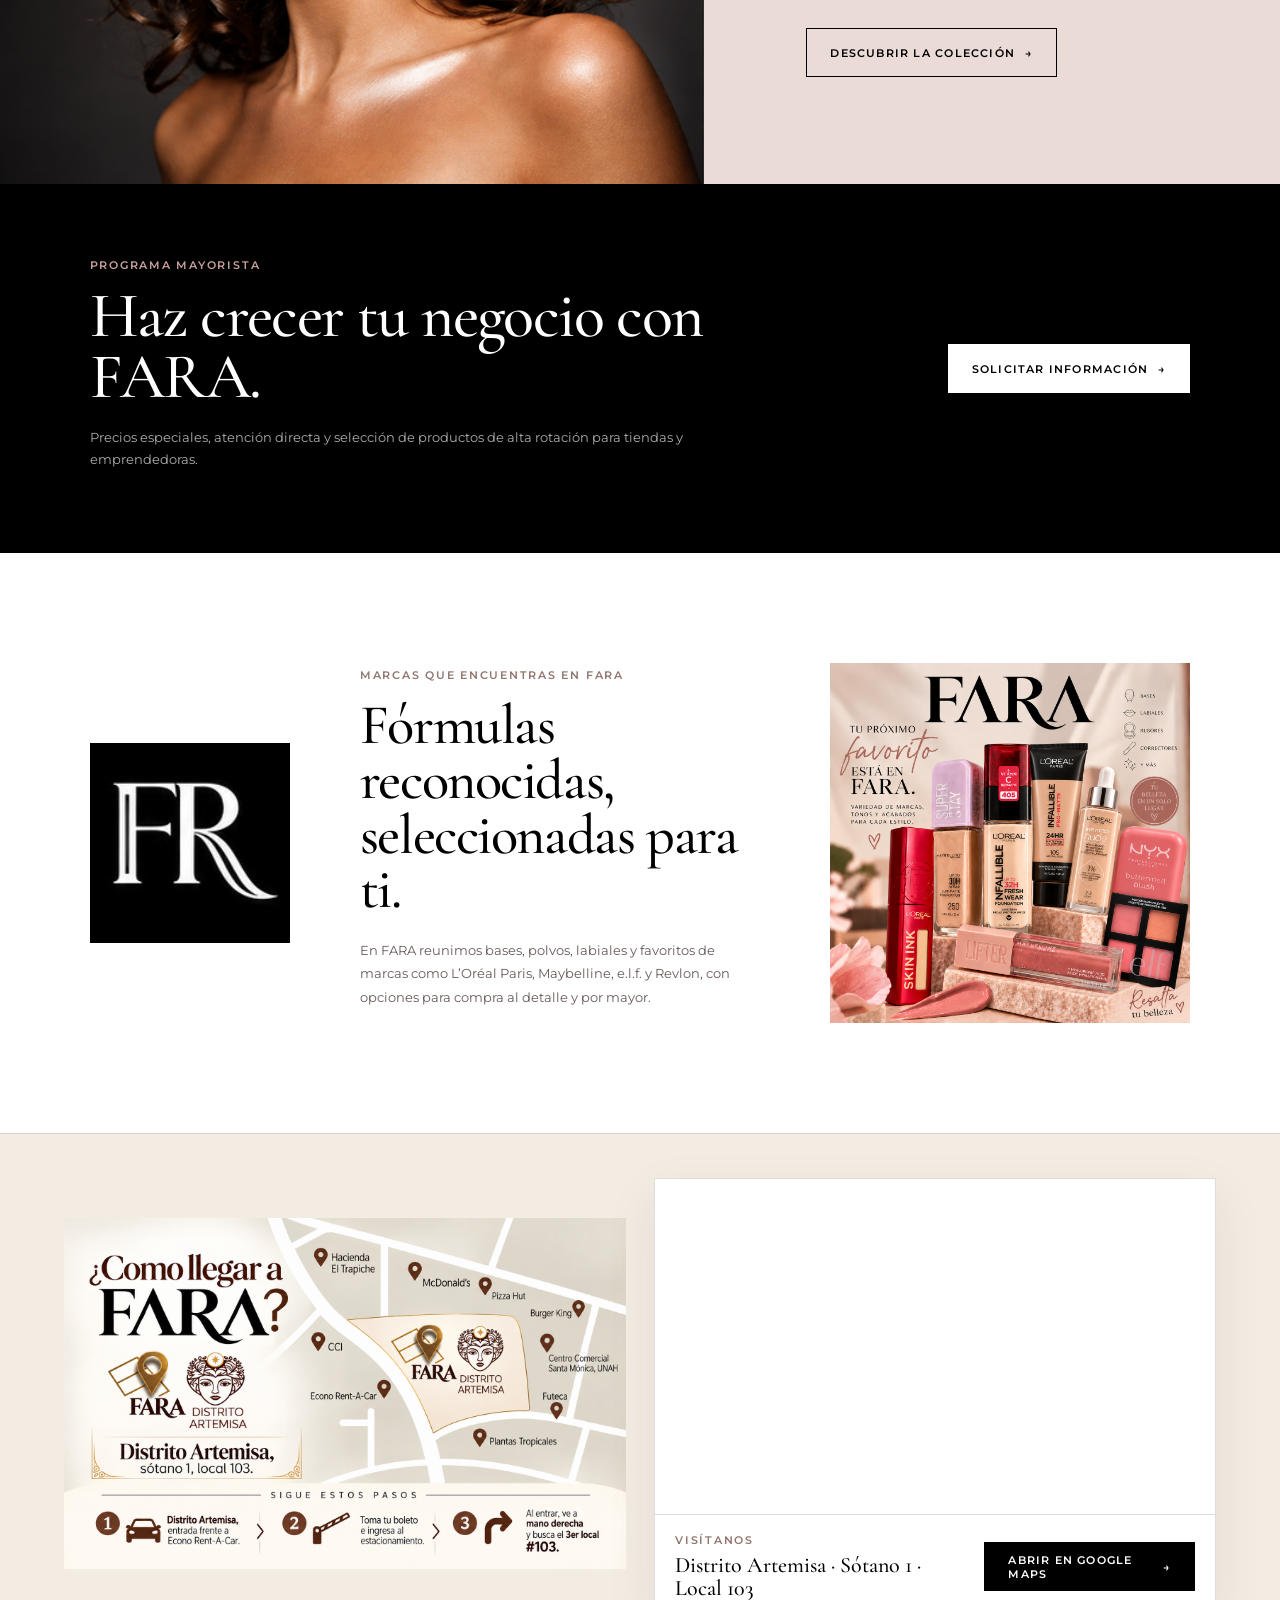
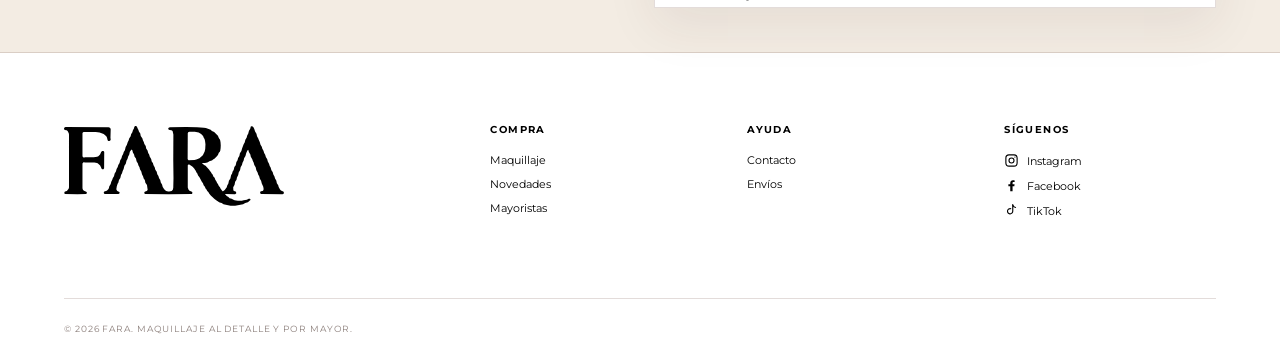
==== commit 97a2ecc6: "Refresh balanced location layout" ====
--- a/index.html
+++ b/index.html
@@ -12,7 +12,7 @@
   <link
     href="https://fonts.googleapis.com/css2?family=Cormorant+Garamond:ital,wght@0,500;0,600;1,500&family=Montserrat:wght@400;500;600&display=swap"
     rel="stylesheet">
-  <link rel="stylesheet" href="assets/styles.css?v=20260918-location-fill2">
+  <link rel="stylesheet" href="assets/styles.css?v=20260918-location-balanced3">
   <link rel="stylesheet" href="assets/logo.css?v=20260803-1610">
   <link rel="stylesheet" href="assets/product-images.css?v=20260803-1610">
   <link rel="stylesheet" href="assets/cart-ui.css?v=20260803-1610">
--- a/assets/styles.css
+++ b/assets/styles.css
@@ -1614,13 +1614,16 @@
     margin: 0 auto;
     display: grid;
     grid-template-columns: minmax(0, 1fr) minmax(0, 1fr);
+    grid-auto-rows: 430px;
     gap: 28px;
     align-items: stretch
 }
 
 .location-art,
 .location-map-card {
-    min-width: 0
+    min-width: 0;
+    width: 100%;
+    height: 100%
 }
 
 .location-art {
@@ -1638,9 +1641,9 @@
     display: block;
     width: 100%;
     height: 100%;
-    max-width: none;
-    max-height: none;
-    object-fit: cover;
+    max-width: 100%;
+    max-height: 100%;
+    object-fit: contain;
     object-position: center
 }
 
@@ -1684,7 +1687,14 @@
 
 @media(max-width:820px) {
     .location-grid {
-        grid-template-columns: 1fr
+        grid-template-columns: 1fr;
+        grid-auto-rows: auto
+    }
+
+    .location-art,
+    .location-map-card {
+        min-height: 400px;
+        height: auto
     }
 
     .location-map {
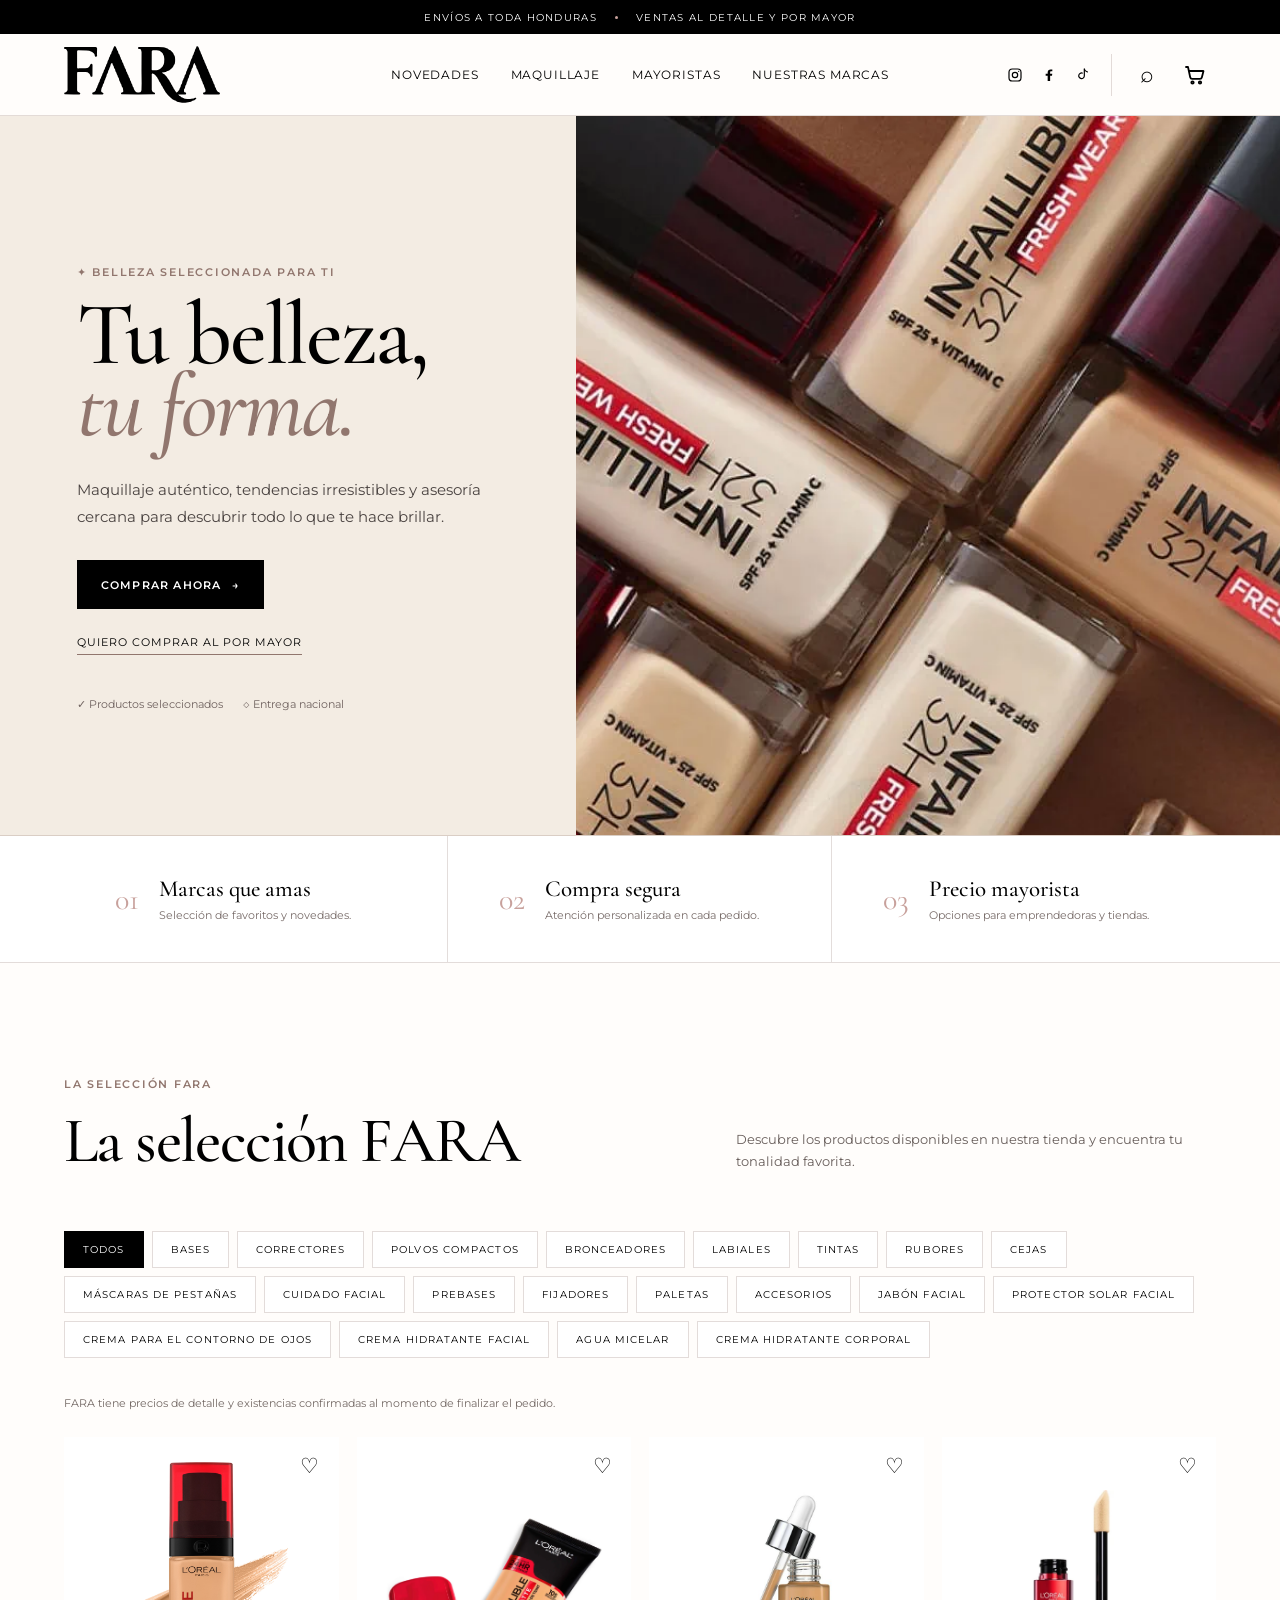
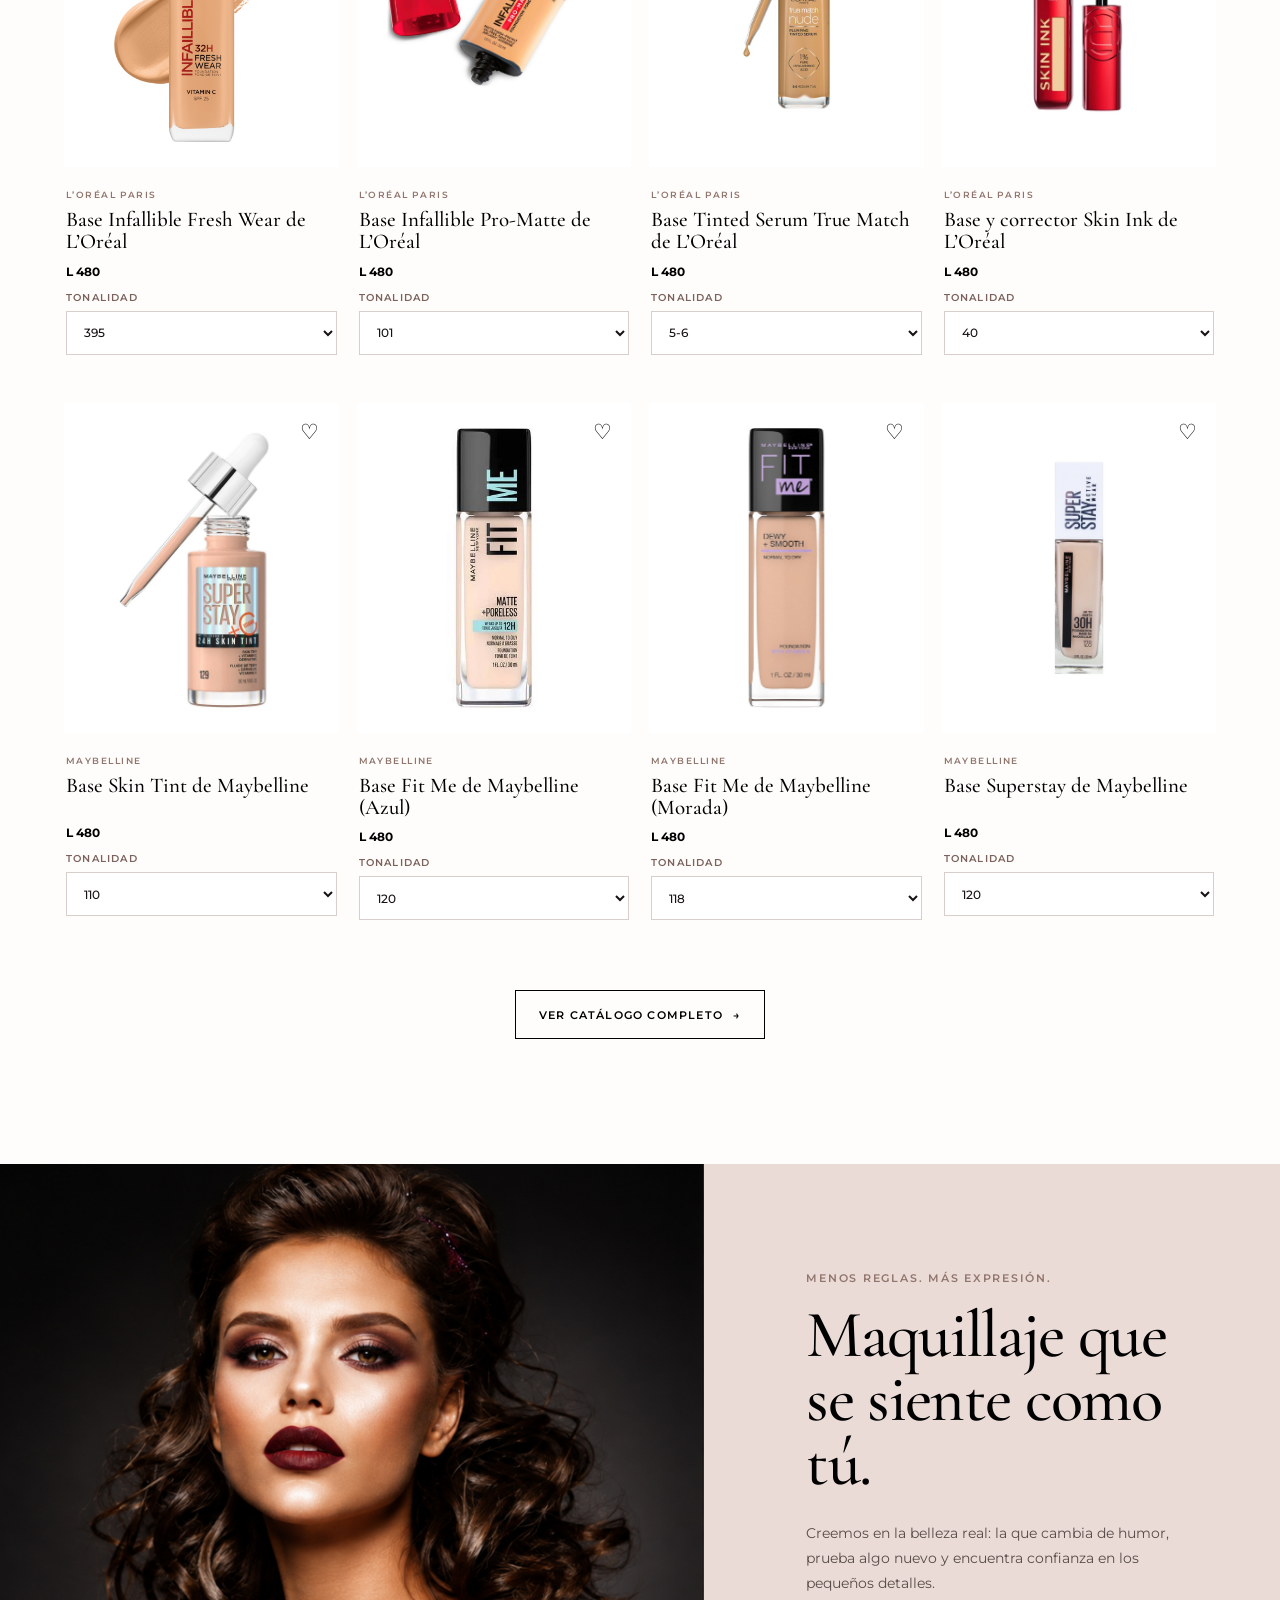
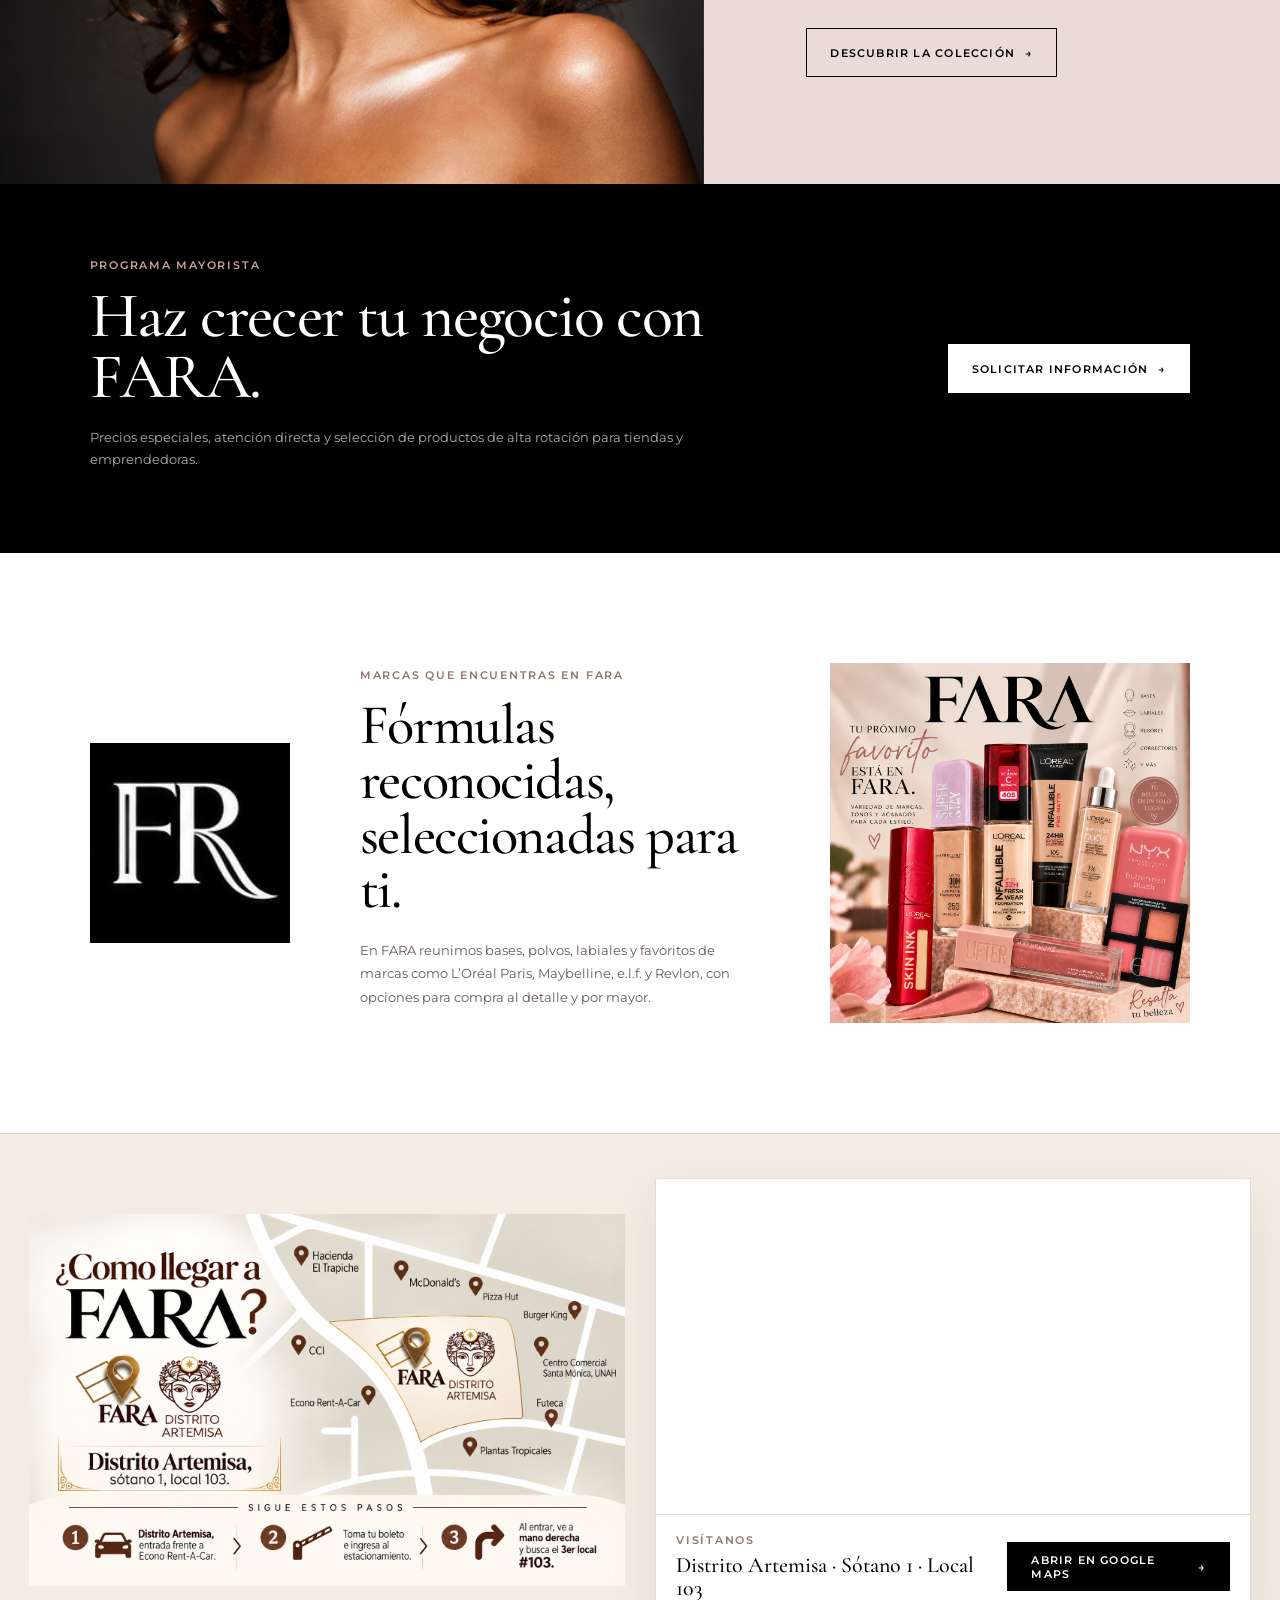
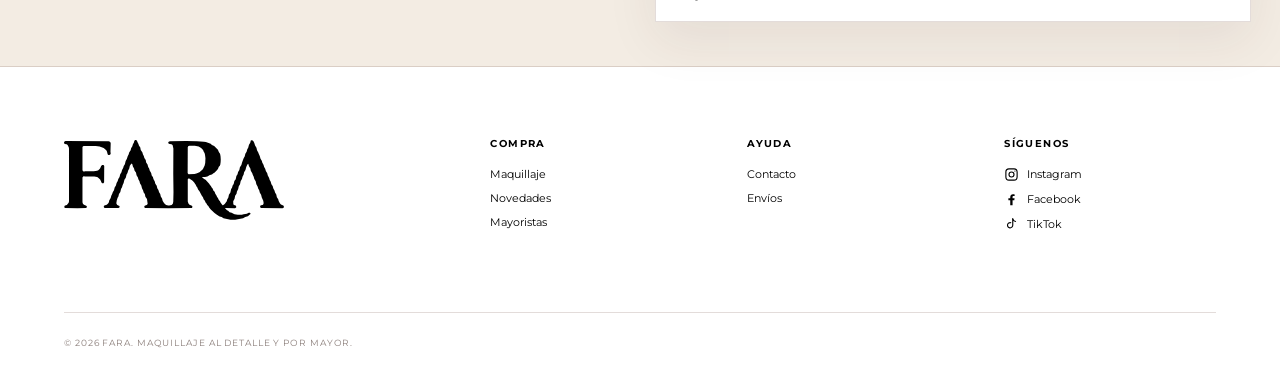
==== commit 151f7114: "Refresh widened location layout" ====
--- a/index.html
+++ b/index.html
@@ -12,7 +12,7 @@
   <link
     href="https://fonts.googleapis.com/css2?family=Cormorant+Garamond:ital,wght@0,500;0,600;1,500&family=Montserrat:wght@400;500;600&display=swap"
     rel="stylesheet">
-  <link rel="stylesheet" href="assets/styles.css?v=20260918-location-balanced3">
+  <link rel="stylesheet" href="assets/styles.css?v=20260918-location-wide4">
   <link rel="stylesheet" href="assets/logo.css?v=20260803-1610">
   <link rel="stylesheet" href="assets/product-images.css?v=20260803-1610">
   <link rel="stylesheet" href="assets/cart-ui.css?v=20260803-1610">
--- a/assets/styles.css
+++ b/assets/styles.css
@@ -1603,19 +1603,19 @@
 }
 
 .location-section {
-    padding: 44px 5vw;
+    padding: 44px clamp(20px, 2.25vw, 44px);
     background: var(--beige);
     border-top: 1px solid var(--line);
     border-bottom: 1px solid var(--line)
 }
 
 .location-grid {
-    width: min(1180px, 100%);
+    width: min(1540px, 100%);
     margin: 0 auto;
     display: grid;
     grid-template-columns: minmax(0, 1fr) minmax(0, 1fr);
-    grid-auto-rows: 430px;
-    gap: 28px;
+    grid-auto-rows: auto;
+    gap: 30px;
     align-items: stretch
 }
 
@@ -1623,7 +1623,7 @@
 .location-map-card {
     min-width: 0;
     width: 100%;
-    height: 100%
+    height: auto
 }
 
 .location-art {
@@ -1640,9 +1640,8 @@
 .location-art img {
     display: block;
     width: 100%;
-    height: 100%;
+    height: auto;
     max-width: 100%;
-    max-height: 100%;
     object-fit: contain;
     object-position: center
 }
@@ -1693,7 +1692,6 @@
 
     .location-art,
     .location-map-card {
-        min-height: 400px;
         height: auto
     }
 
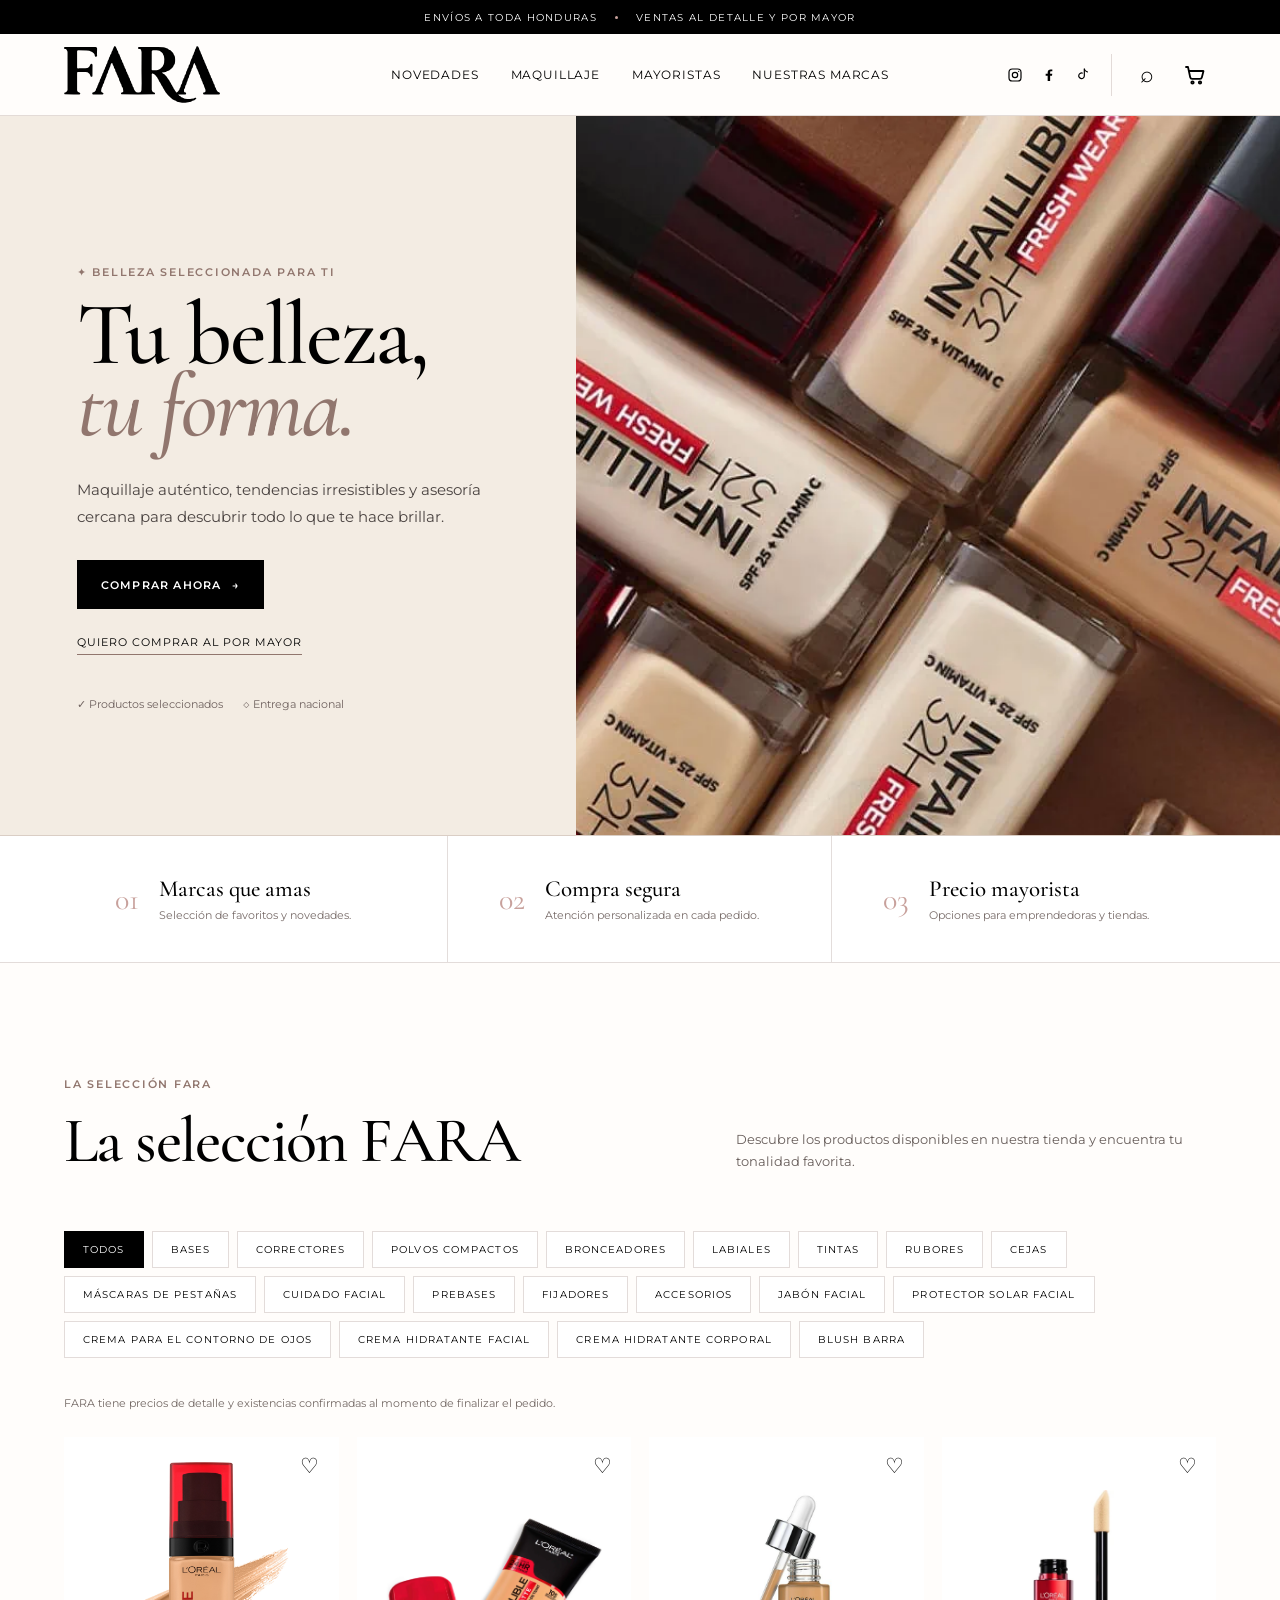
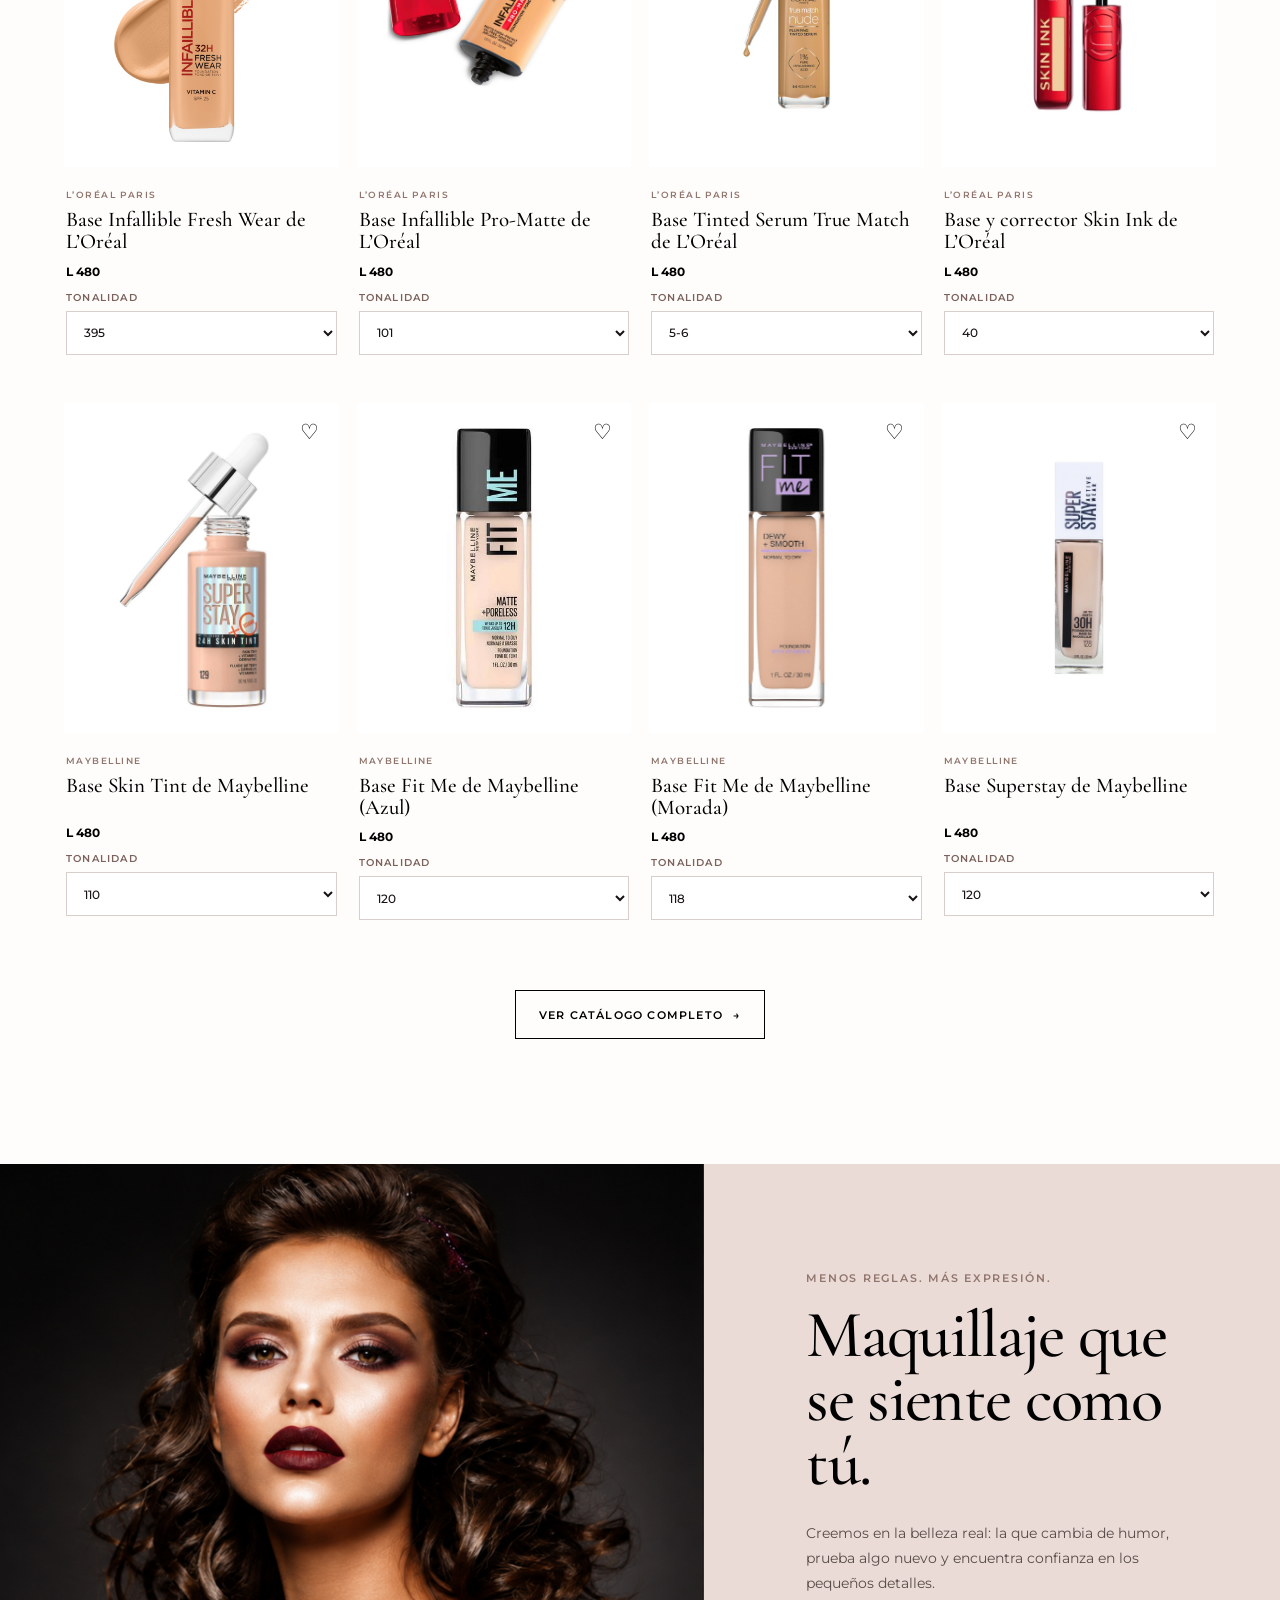
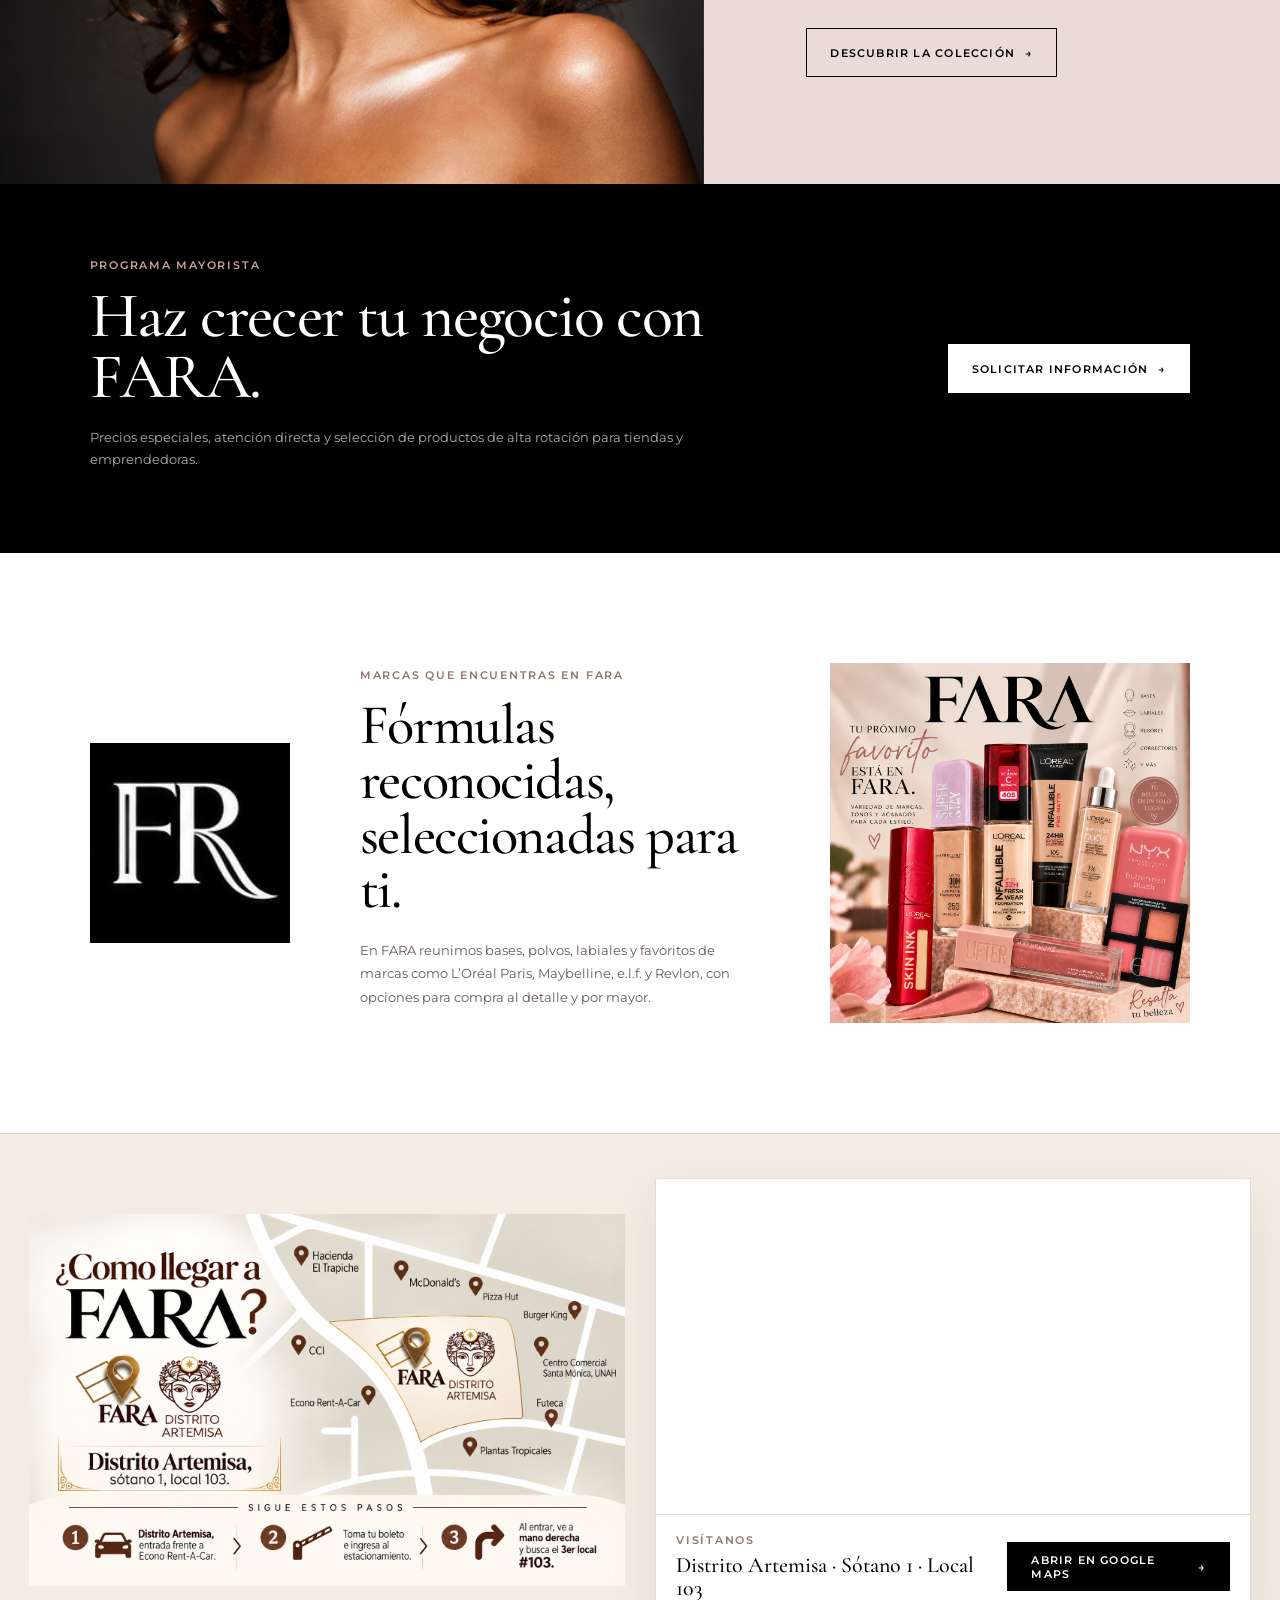
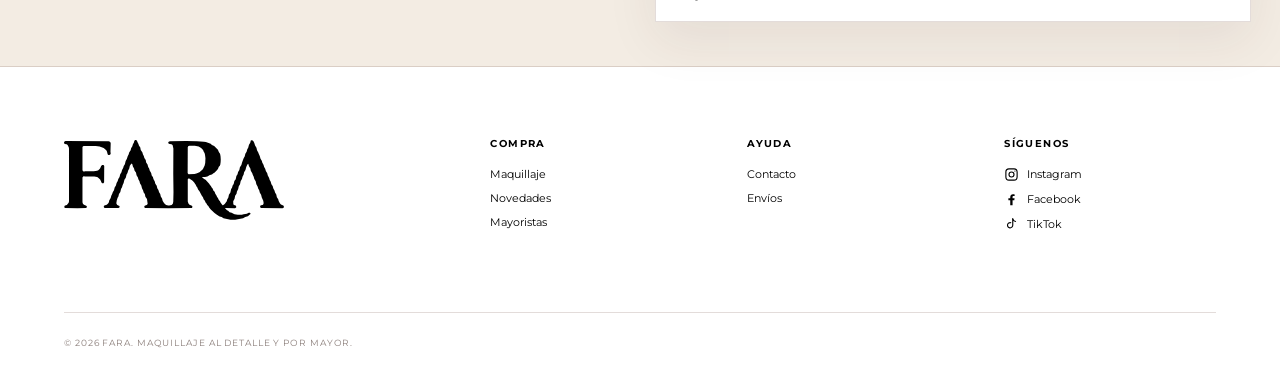
==== commit c6c1af6c: "icon" ====
--- a/index.html
+++ b/index.html
@@ -6,7 +6,7 @@
   <meta name="viewport" content="width=device-width, initial-scale=1">
   <meta name="theme-color" content="#F3ECE3">
   <meta name="description" content="FARA — Maquillaje al detalle y por mayor en Honduras.">
-  <link rel="icon" type="image/svg+xml" href="assets/favicon.svg">
+  <link rel="icon" type="image/svg+xml" href="assets/fara-favicon.ico">
   <link rel="preconnect" href="https://fonts.googleapis.com">
   <link rel="preconnect" href="https://fonts.gstatic.com" crossorigin>
   <link
@@ -151,22 +151,16 @@
         </div>
 
         <div class="location-map-card">
-          <iframe
-            class="location-map"
-            title="Ubicación de FARA en Distrito Artemisa"
+          <iframe class="location-map" title="Ubicación de FARA en Distrito Artemisa"
             src="https://www.google.com/maps?q=FARA%20Distrito%20Artemisa%2C%20Tegucigalpa%2C%20Honduras&output=embed"
-            loading="lazy"
-            referrerpolicy="no-referrer-when-downgrade"
-            allowfullscreen>
+            loading="lazy" referrerpolicy="no-referrer-when-downgrade" allowfullscreen>
           </iframe>
           <div class="location-map-info">
             <div>
               <span class="eyebrow">Visítanos</span>
               <strong>Distrito Artemisa · Sótano 1 · Local 103</strong>
             </div>
-            <a class="button button--dark"
-              href="https://maps.app.goo.gl/n6GXrQYD8aGFm8qd6"
-              target="_blank"
+            <a class="button button--dark" href="https://maps.app.goo.gl/n6GXrQYD8aGFm8qd6" target="_blank"
               rel="noopener noreferrer">
               Abrir en Google Maps <span>→</span>
             </a>
